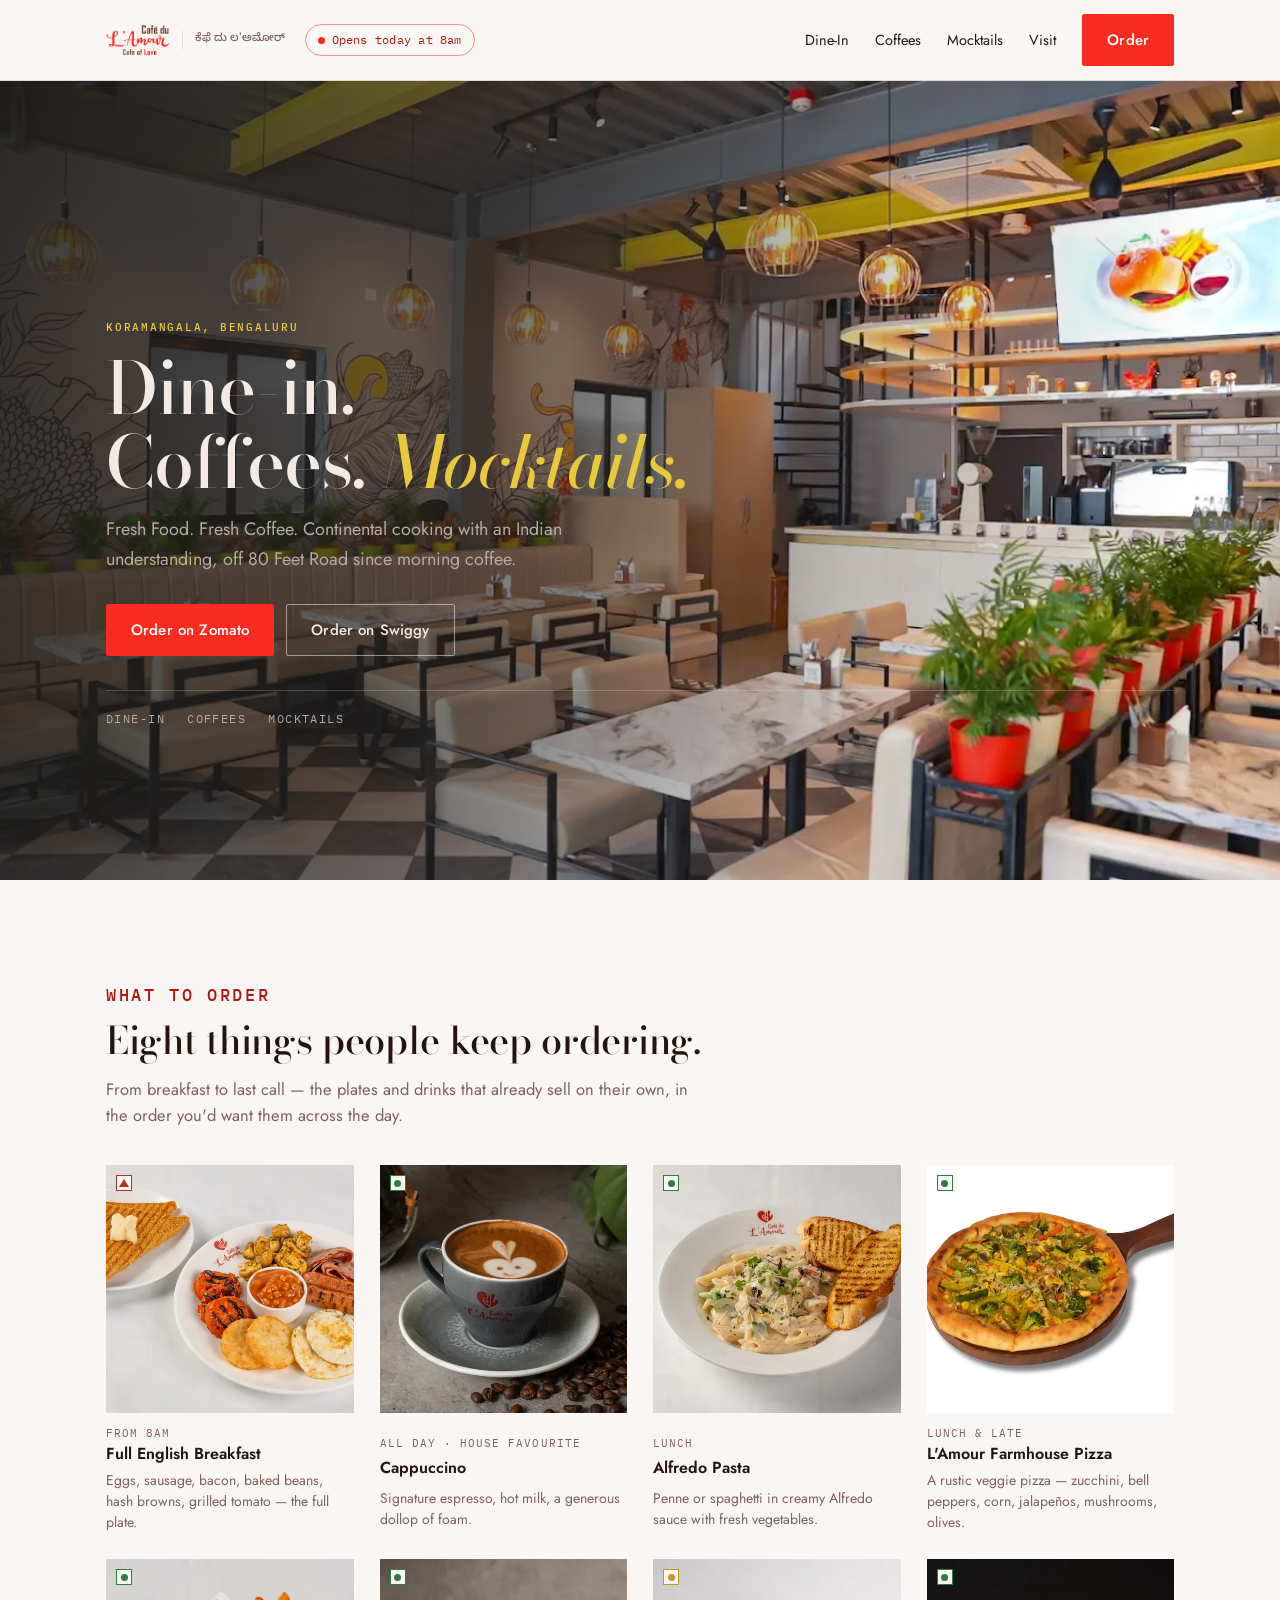
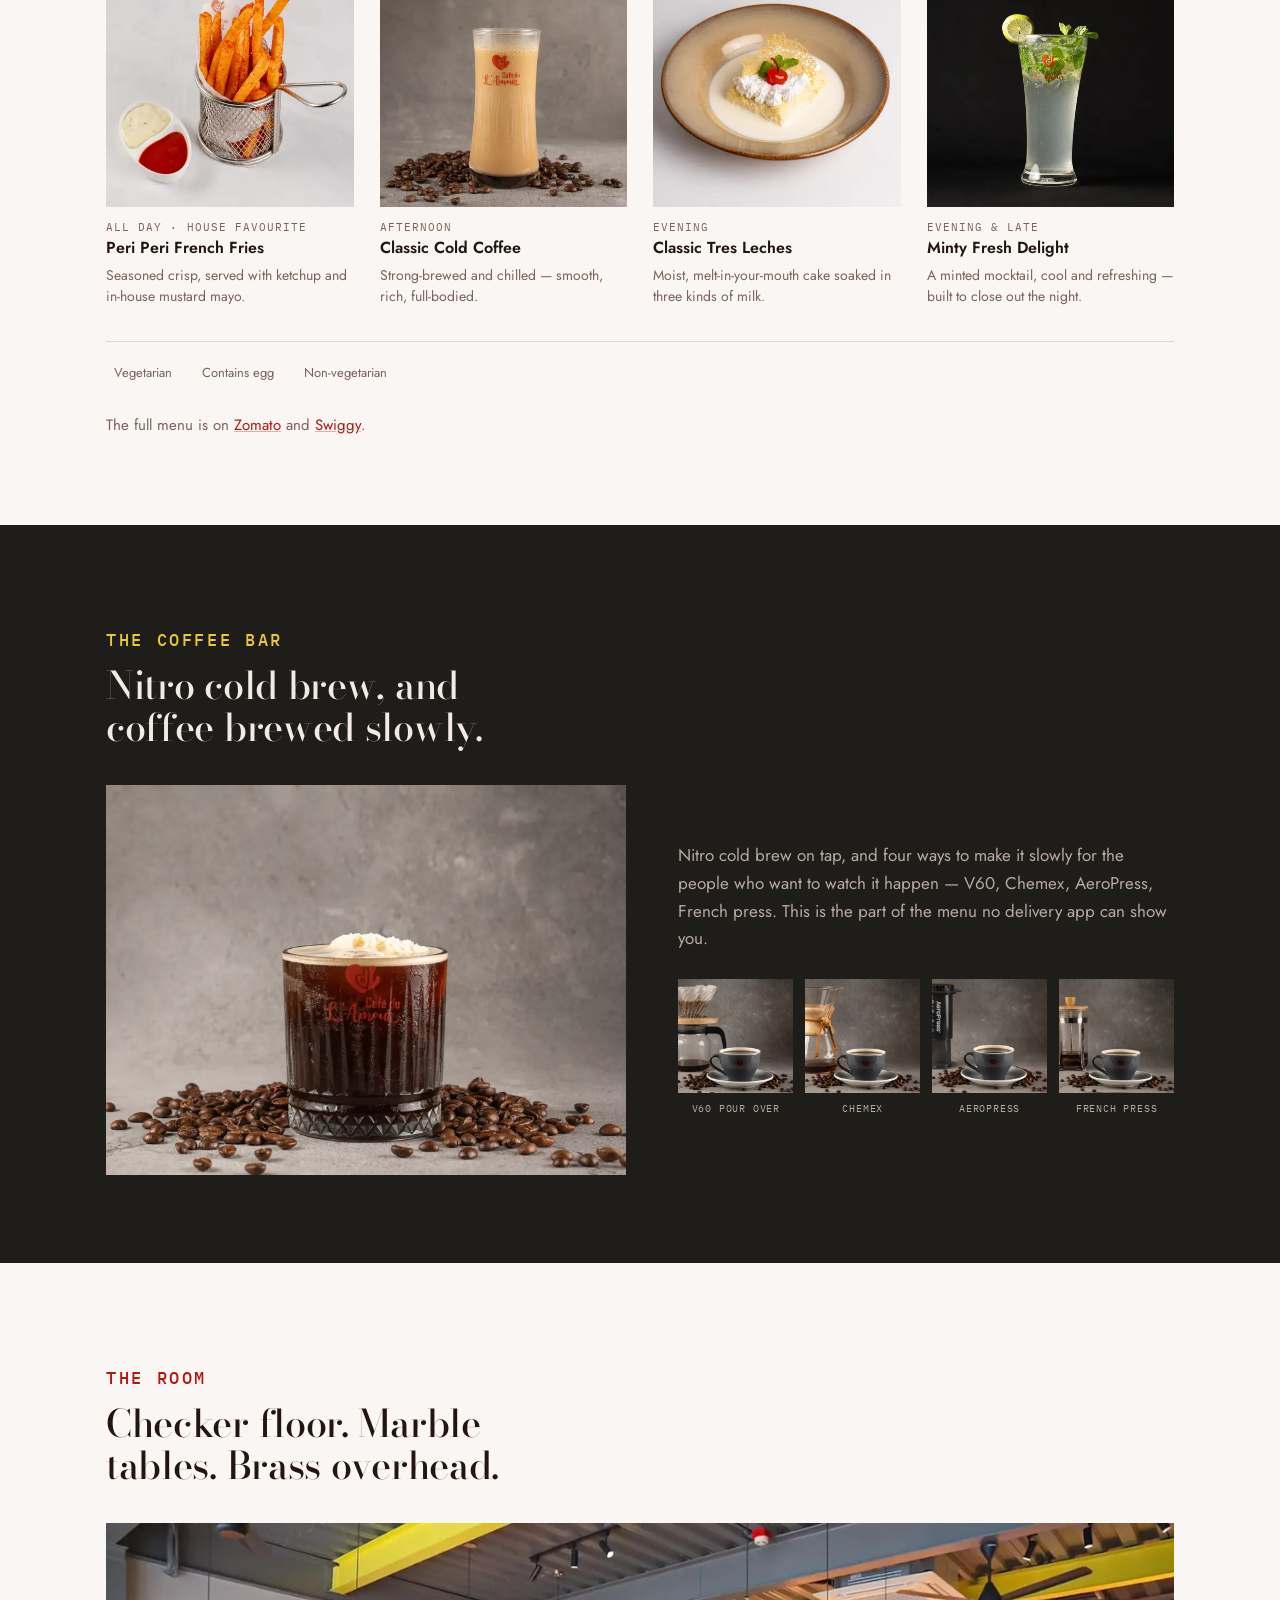
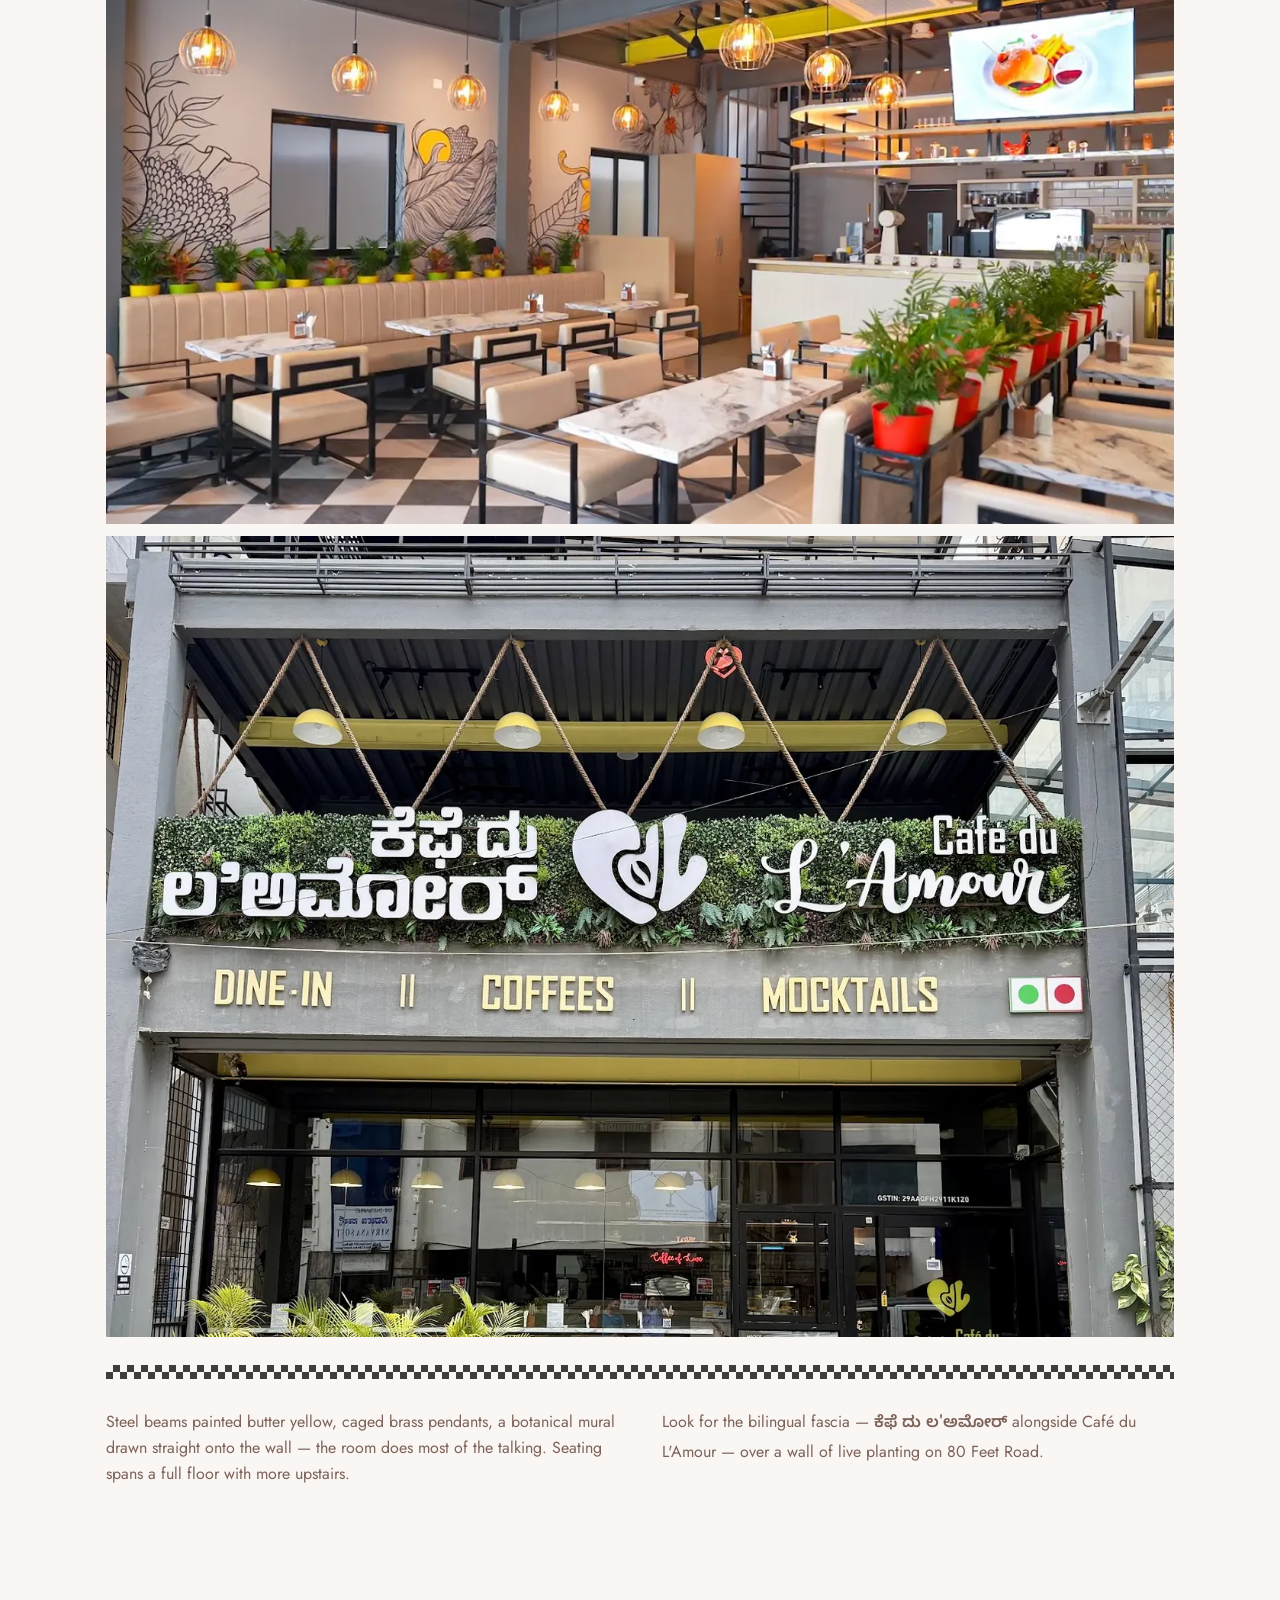
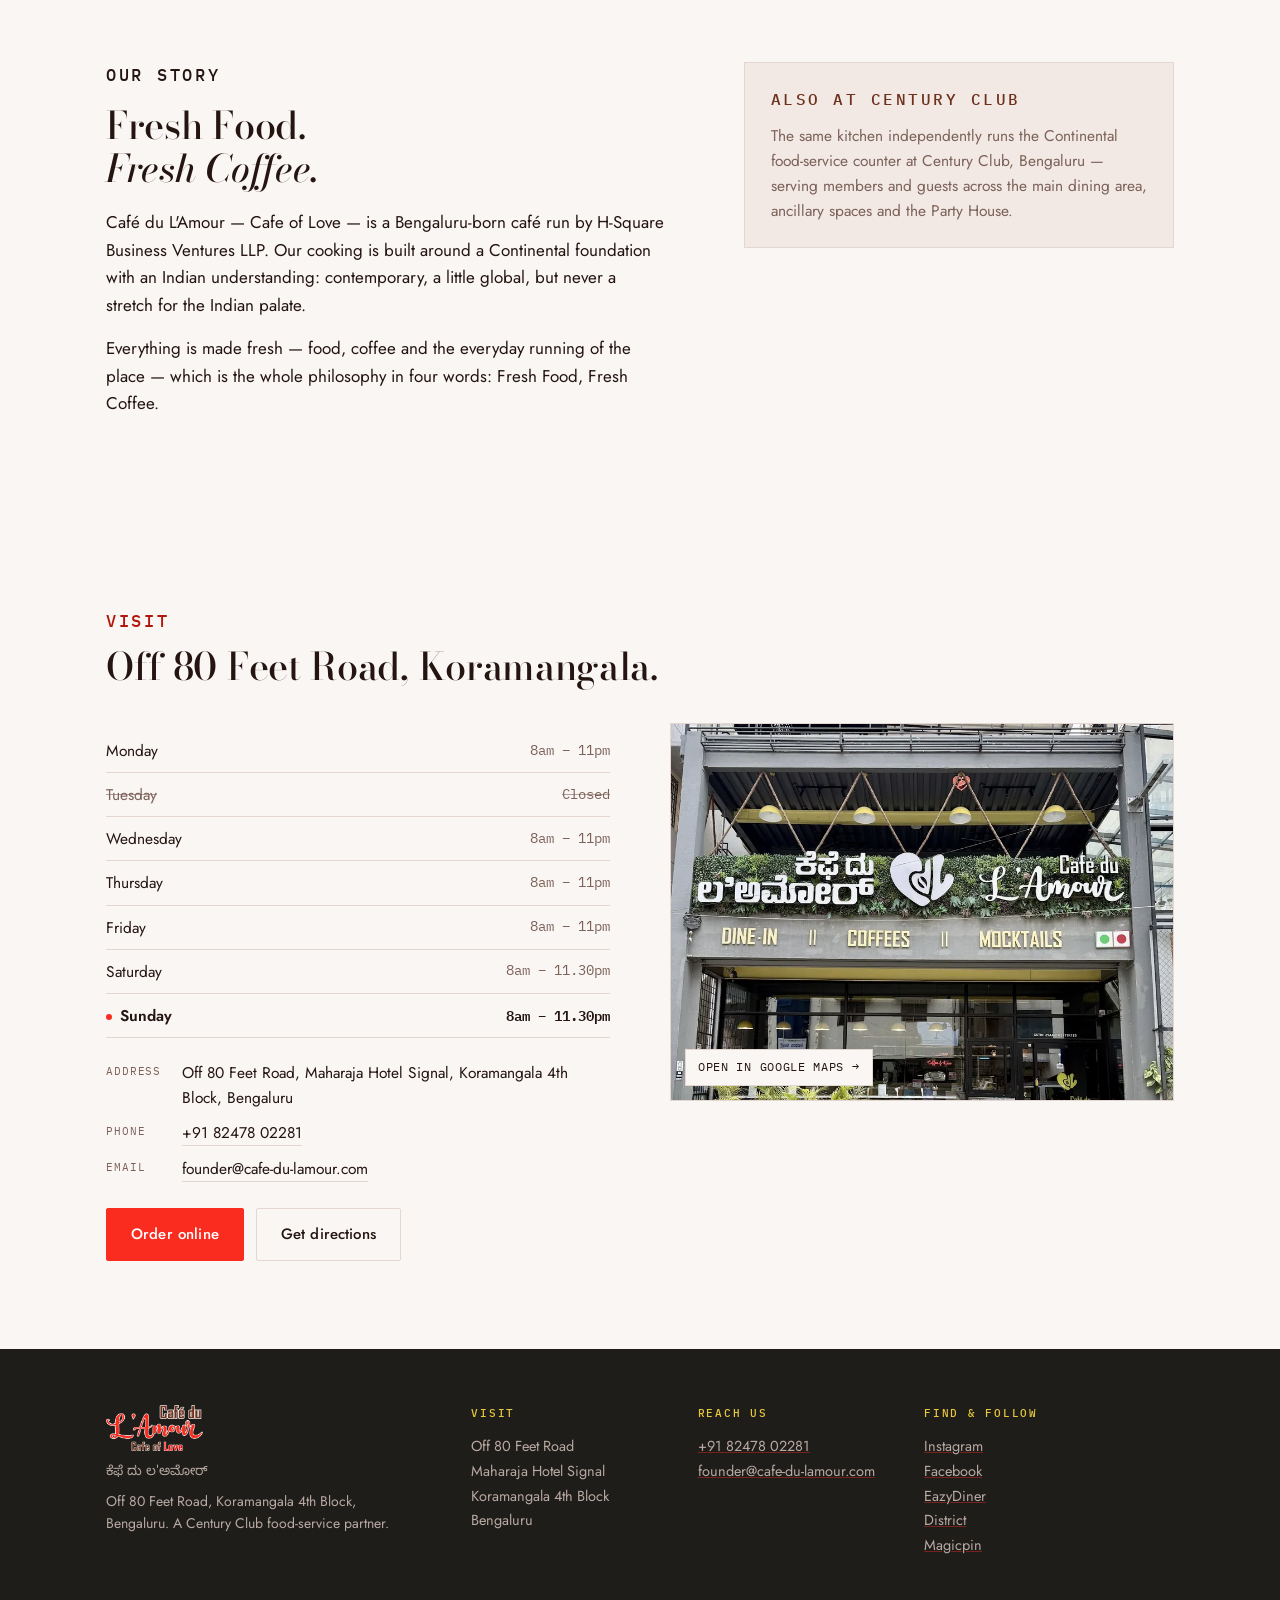
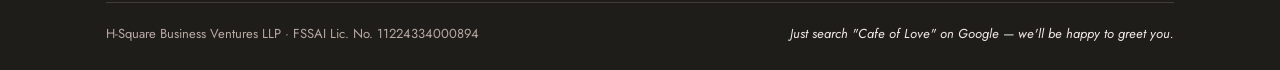
==== index.html @ ee7ad100 "Fix weekend hours: Saturday & Sunday, not Friday & Saturday Confirmed with the client. Friday revert" ====
<!doctype html>
<html lang="en">
<head>
<meta charset="utf-8">
<meta name="viewport" content="width=device-width, initial-scale=1">
<title>Café du L'Amour — Koramangala</title>
<meta name="description" content="Café du L'Amour — Cafe of Love. Dine-in, coffees and mocktails off 80 Feet Road, Koramangala 4th Block, Bengaluru. Open 8am–11pm, weekends till 11.30pm, closed Tuesdays.">

<link rel="icon" href="img/favicon.ico" sizes="any">
<link rel="apple-touch-icon" href="img/apple-touch-icon.png">
<link rel="canonical" href="https://cafe-du-lamour.com/">

<meta property="og:type" content="restaurant.menu">
<meta property="og:site_name" content="Café du L'Amour">
<meta property="og:title" content="Café du L'Amour — Cafe of Love">
<meta property="og:description" content="Dine-in, coffees and mocktails off 80 Feet Road, Koramangala 4th Block, Bengaluru.">
<meta property="og:image" content="https://cafe-du-lamour.com/img/og-logo.jpg">
<meta property="og:url" content="https://cafe-du-lamour.com/">
<meta name="twitter:card" content="summary_large_image">

<link rel="preconnect" href="https://fonts.googleapis.com">
<link rel="preconnect" href="https://fonts.gstatic.com" crossorigin>
<link rel="stylesheet" href="https://fonts.googleapis.com/css2?family=Bodoni+Moda:ital,opsz,wght@0,6..96,400;0,6..96,500;0,6..96,700;1,6..96,400&family=IBM+Plex+Mono:wght@400;500&family=Jost:ital,wght@0,300;0,400;0,500;0,600;1,400&family=Noto+Sans+Kannada:wght@500;600&display=swap">
<link rel="stylesheet" href="css/style.css">

<script type="application/ld+json">
{
  "@context": "https://schema.org",
  "@type": "CafeOrCoffeeShop",
  "name": "Café du L'Amour",
  "alternateName": "Cafe du L'Amour Koramangala",
  "image": "https://cafe-du-lamour.com/img/hero-interior-1800.jpg",
  "url": "https://cafe-du-lamour.com/",
  "telephone": "+91-8247802281",
  "email": "founder@cafe-du-lamour.com",
  "servesCuisine": ["Continental", "Café", "Indian Fusion"],
  "priceRange": "₹₹",
  "address": {
    "@type": "PostalAddress",
    "streetAddress": "Off 80 Feet Road, Maharaja Hotel Signal, Koramangala 4th Block",
    "addressLocality": "Bengaluru",
    "addressRegion": "Karnataka",
    "addressCountry": "IN"
  },
  "openingHoursSpecification": [
    { "@type": "OpeningHoursSpecification", "dayOfWeek": ["Monday","Wednesday","Thursday","Friday"], "opens": "08:00", "closes": "23:00" },
    { "@type": "OpeningHoursSpecification", "dayOfWeek": ["Saturday","Sunday"], "opens": "08:00", "closes": "23:30" }
  ],
  "sameAs": [
    "https://www.instagram.com/cafe.du.lamour/",
    "https://www.facebook.com/p/Cafedulamour-61563101674872/",
    "https://www.zomato.com/bangalore/cafe-du-lamour-1-koramangala-4th-block-bangalore/order",
    "https://www.swiggy.com/city/bangalore/cafe-du-lamour-koramangala-rest927690",
    "https://www.eazydiner.com/bengaluru/cafe-du-lamour-cafe-of-love-koramangala-4th-block-south-bengaluru-699272",
    "https://www.district.in/dining/bangalore/cafe-du-lamour-1-koramangala-4th-block-bangalore",
    "https://magicpin.in/Bangalore/Koramangala/Restaurant/Cafe-Du-Lamour/store/16c508b"
  ]
}
</script>

</head>
<body>

<a class="sr-only" href="#main">Skip to content</a>

<!-- ============ MASTHEAD ============ -->
<header class="masthead">
  <div class="bar">
    <a class="brand" href="#top">
      <img class="wordmark" src="img/wordmark-640.png" srcset="img/wordmark-320.png 320w, img/wordmark-640.png 640w" alt="Café du L'Amour — Cafe of Love" width="640" height="302">
      <span class="kn">ಕೆಫೆ ದು ಲ'ಅಮೋರ್</span>
    </a>

    <span class="status-pill" data-status-pill>
      <span class="dot" aria-hidden="true"></span>
      <span data-status-text>Checking hours…</span>
    </span>

    <nav aria-label="Primary">
      <a href="#best-sellers">Dine-In</a>
      <a href="#coffee">Coffees</a>
      <a href="#best-sellers">Mocktails</a>
      <a href="#visit">Visit</a>
    </nav>

    <a class="btn btn-solid order-btn" href="#" data-order-open>Order</a>

    <button class="nav-toggle" data-nav-toggle aria-expanded="false" aria-controls="mobile-menu" aria-label="Open menu">
      <span></span>
    </button>
  </div>
  <div class="mobile-menu" id="mobile-menu" data-mobile-menu>
    <a href="#best-sellers">Dine-In</a>
    <a href="#coffee">Coffees</a>
    <a href="#best-sellers">Mocktails</a>
    <a href="#visit">Visit</a>
  </div>
</header>

<!-- order sheet -->
<div class="order-sheet" data-order-sheet role="dialog" aria-modal="true" aria-labelledby="order-title">
  <div class="order-card">
    <div class="row"><button class="close" data-order-close aria-label="Close">&times;</button></div>
    <h3 id="order-title">Order from Café du L'Amour</h3>
    <p style="color:var(--muted);font-size:14.5px">You'll leave this page — ordering is handled by our delivery partners.</p>
    <div class="order-links">
      <a href="https://www.zomato.com/bangalore/cafe-du-lamour-1-koramangala-4th-block-bangalore/order" target="_blank" rel="noopener">Order on Zomato <span class="arrow">→</span></a>
      <a href="https://www.swiggy.com/city/bangalore/cafe-du-lamour-koramangala-rest927690" target="_blank" rel="noopener">Order on Swiggy <span class="arrow">→</span></a>
    </div>
  </div>
</div>

<main id="main">

  <!-- ============ HERO ============ -->
  <div id="top"></div>
  <section class="hero" data-hero>
    <picture>
      <source type="image/webp" srcset="img/hero-interior-800.webp 800w, img/hero-interior-1200.webp 1200w, img/hero-interior-1800.webp 1800w" sizes="100vw">
      <img class="bg" src="img/hero-interior-1200.jpg" srcset="img/hero-interior-800.jpg 800w, img/hero-interior-1200.jpg 1200w, img/hero-interior-1800.jpg 1800w" sizes="100vw" alt="Inside Café du L'Amour: checkerboard floor, marble tables and caged brass pendant lights" width="1800" height="1012">
    </picture>
    <div class="scrim" aria-hidden="true"></div>
    <div class="inner">
      <p class="lab eyebrow">Koramangala, Bengaluru</p>
      <h1>Dine-in.<br>Coffees. <em>Mocktails.</em></h1>
      <p class="sub">Fresh Food. Fresh Coffee. Continental cooking with an Indian understanding, off 80 Feet Road since morning coffee.</p>
      <div class="ctas">
        <a class="btn btn-solid" href="https://www.zomato.com/bangalore/cafe-du-lamour-1-koramangala-4th-block-bangalore/order" target="_blank" rel="noopener">Order on Zomato</a>
        <a class="btn btn-outline" href="https://www.swiggy.com/city/bangalore/cafe-du-lamour-koramangala-rest927690" target="_blank" rel="noopener">Order on Swiggy</a>
      </div>
      <div class="fascia">
        <span>Dine-In</span><span>Coffees</span><span>Mocktails</span>
      </div>
    </div>
  </section>

  <!-- ============ BEST SELLERS ============ -->
  <section id="best-sellers">
    <div class="wrap">
      <div class="shead">
        <p class="lab">What to order</p>
        <h2>Eight things people keep ordering.</h2>
        <p>From breakfast to last call — the plates and drinks that already sell on their own, in the order you'd want them across the day.</p>
      </div>

      <div class="sellers">

        <article class="seller">
          <div class="frame">
            <picture>
              <source type="image/webp" srcset="img/bs-english-480.webp 480w, img/bs-english-800.webp 800w" sizes="(min-width:920px) 25vw, 50vw">
              <img src="img/bs-english-480.jpg" srcset="img/bs-english-480.jpg 480w, img/bs-english-800.jpg 800w" sizes="(min-width:920px) 25vw, 50vw" alt="Full English Breakfast — eggs, sausage, bacon, baked beans, hash browns, grilled tomato" loading="lazy" width="480" height="480">
            </picture>
            <span class="diet nonveg" title="Non-vegetarian" aria-label="Non-vegetarian"></span>
          </div>
          <div class="meta">
            <span class="when">From 8am</span>
            <b>Full English Breakfast</b>
            <span class="desc">Eggs, sausage, bacon, baked beans, hash browns, grilled tomato — the full plate.</span>
          </div>
        </article>

        <article class="seller">
          <div class="frame">
            <picture>
              <source type="image/webp" srcset="img/bs-cappuccino-480.webp 480w, img/bs-cappuccino-800.webp 800w" sizes="(min-width:920px) 25vw, 50vw">
              <img src="img/bs-cappuccino-480.jpg" srcset="img/bs-cappuccino-480.jpg 480w, img/bs-cappuccino-800.jpg 800w" sizes="(min-width:920px) 25vw, 50vw" alt="Cappuccino with latte art" loading="lazy" width="480" height="480">
            </picture>
            <span class="diet veg" title="Vegetarian" aria-label="Vegetarian"></span>
          </div>
          <div class="meta">
            <span class="when">All day · house favourite</span>
            <b>Cappuccino</b>
            <span class="desc">Signature espresso, hot milk, a generous dollop of foam.</span>
          </div>
        </article>

        <article class="seller">
          <div class="frame">
            <picture>
              <source type="image/webp" srcset="img/bs-alfredo-480.webp 480w, img/bs-alfredo-800.webp 800w" sizes="(min-width:920px) 25vw, 50vw">
              <img src="img/bs-alfredo-480.jpg" srcset="img/bs-alfredo-480.jpg 480w, img/bs-alfredo-800.jpg 800w" sizes="(min-width:920px) 25vw, 50vw" alt="Alfredo Pasta in creamy sauce with fresh vegetables" loading="lazy" width="480" height="480">
            </picture>
            <span class="diet veg" title="Vegetarian" aria-label="Vegetarian"></span>
          </div>
          <div class="meta">
            <span class="when">Lunch</span>
            <b>Alfredo Pasta</b>
            <span class="desc">Penne or spaghetti in creamy Alfredo sauce with fresh vegetables.</span>
          </div>
        </article>

        <article class="seller">
          <div class="frame">
            <picture>
              <source type="image/webp" srcset="img/bs-farmhouse-480.webp 480w, img/bs-farmhouse-800.webp 800w" sizes="(min-width:920px) 25vw, 50vw">
              <img src="img/bs-farmhouse-480.jpg" srcset="img/bs-farmhouse-480.jpg 480w, img/bs-farmhouse-800.jpg 800w" sizes="(min-width:920px) 25vw, 50vw" alt="L'Amour Farmhouse Pizza with zucchini, peppers, corn and olives" loading="lazy" width="480" height="480">
            </picture>
            <span class="diet veg" title="Vegetarian" aria-label="Vegetarian"></span>
          </div>
          <div class="meta">
            <span class="when">Lunch &amp; late</span>
            <b>L'Amour Farmhouse Pizza</b>
            <span class="desc">A rustic veggie pizza — zucchini, bell peppers, corn, jalapeños, mushrooms, olives.</span>
          </div>
        </article>

        <article class="seller">
          <div class="frame">
            <picture>
              <source type="image/webp" srcset="img/bs-fries-480.webp 480w, img/bs-fries-800.webp 800w" sizes="(min-width:920px) 25vw, 50vw">
              <img src="img/bs-fries-480.jpg" srcset="img/bs-fries-480.jpg 480w, img/bs-fries-800.jpg 800w" sizes="(min-width:920px) 25vw, 50vw" alt="Peri Peri French Fries with ketchup and house mustard mayo" loading="lazy" width="480" height="480">
            </picture>
            <span class="diet veg" title="Vegetarian" aria-label="Vegetarian"></span>
          </div>
          <div class="meta">
            <span class="when">All day · house favourite</span>
            <b>Peri Peri French Fries</b>
            <span class="desc">Seasoned crisp, served with ketchup and in-house mustard mayo.</span>
          </div>
        </article>

        <article class="seller">
          <div class="frame">
            <picture>
              <source type="image/webp" srcset="img/bs-coldcoffee-480.webp 480w, img/bs-coldcoffee-800.webp 800w" sizes="(min-width:920px) 25vw, 50vw">
              <img src="img/bs-coldcoffee-480.jpg" srcset="img/bs-coldcoffee-480.jpg 480w, img/bs-coldcoffee-800.jpg 800w" sizes="(min-width:920px) 25vw, 50vw" alt="Classic Cold Coffee" loading="lazy" width="480" height="480">
            </picture>
            <span class="diet veg" title="Vegetarian" aria-label="Vegetarian"></span>
          </div>
          <div class="meta">
            <span class="when">Afternoon</span>
            <b>Classic Cold Coffee</b>
            <span class="desc">Strong-brewed and chilled — smooth, rich, full-bodied.</span>
          </div>
        </article>

        <article class="seller">
          <div class="frame">
            <picture>
              <source type="image/webp" srcset="img/bs-tresleches-480.webp 480w, img/bs-tresleches-800.webp 800w" sizes="(min-width:920px) 25vw, 50vw">
              <img src="img/bs-tresleches-480.jpg" srcset="img/bs-tresleches-480.jpg 480w, img/bs-tresleches-800.jpg 800w" sizes="(min-width:920px) 25vw, 50vw" alt="Classic Tres Leches cake" loading="lazy" width="480" height="480">
            </picture>
            <span class="diet egg" title="Contains egg" aria-label="Contains egg"></span>
          </div>
          <div class="meta">
            <span class="when">Evening</span>
            <b>Classic Tres Leches</b>
            <span class="desc">Moist, melt-in-your-mouth cake soaked in three kinds of milk.</span>
          </div>
        </article>

        <article class="seller">
          <div class="frame">
            <picture>
              <source type="image/webp" srcset="img/bs-mintyfresh-480.webp 480w, img/bs-mintyfresh-800.webp 800w" sizes="(min-width:920px) 25vw, 50vw">
              <img src="img/bs-mintyfresh-480.jpg" srcset="img/bs-mintyfresh-480.jpg 480w, img/bs-mintyfresh-800.jpg 800w" sizes="(min-width:920px) 25vw, 50vw" alt="Minty Fresh Delight — a minted mocktail" loading="lazy" width="480" height="480">
            </picture>
            <span class="diet veg" title="Vegetarian" aria-label="Vegetarian"></span>
          </div>
          <div class="meta">
            <span class="when">Evening &amp; late</span>
            <b>Minty Fresh Delight</b>
            <span class="desc">A minted mocktail, cool and refreshing — built to close out the night.</span>
          </div>
        </article>

      </div>

      <div class="diet-key">
        <span class="item"><span class="diet veg" style="position:static"></span> Vegetarian</span>
        <span class="item"><span class="diet egg" style="position:static"></span> Contains egg</span>
        <span class="item"><span class="diet nonveg" style="position:static"></span> Non-vegetarian</span>
      </div>

      <p class="menu-note">The full menu is on <a href="https://www.zomato.com/bangalore/cafe-du-lamour-1-koramangala-4th-block-bangalore/order" target="_blank" rel="noopener">Zomato</a> and <a href="https://www.swiggy.com/city/bangalore/cafe-du-lamour-koramangala-rest927690" target="_blank" rel="noopener">Swiggy</a>.</p>
    </div>
  </section>

  <!-- ============ COFFEE BAR ============ -->
  <section id="coffee" class="dark">
    <div class="wrap">
      <div class="shead">
        <p class="lab">The coffee bar</p>
        <h2>Nitro cold brew, and coffee brewed slowly.</h2>
      </div>

      <div class="coffeebar-grid">
        <div class="photo">
          <picture>
            <source type="image/webp" srcset="img/coffee-nitro-600.webp 600w, img/coffee-nitro-900.webp 900w" sizes="(min-width:860px) 50vw, 100vw">
            <img src="img/coffee-nitro-600.jpg" srcset="img/coffee-nitro-600.jpg 600w, img/coffee-nitro-900.jpg 900w" sizes="(min-width:860px) 50vw, 100vw" alt="Nitro Cold Brew Float, coffee beans scattered around the glass" loading="lazy" width="900" height="675">
          </picture>
        </div>
        <div>
          <p>Nitro cold brew on tap, and four ways to make it slowly for the people who want to watch it happen — V60, Chemex, AeroPress, French press. This is the part of the menu no delivery app can show you.</p>
          <div class="brew-methods">
            <figure>
              <div class="frame"><img src="img/brew-v60-360.jpg" srcset="img/brew-v60-220.webp 220w, img/brew-v60-360.webp 360w" alt="V60 pour-over brewing" loading="lazy" width="360" height="360"></div>
              <figcaption>V60 Pour Over</figcaption>
            </figure>
            <figure>
              <div class="frame"><img src="img/brew-chemex-360.jpg" srcset="img/brew-chemex-220.webp 220w, img/brew-chemex-360.webp 360w" alt="Chemex brewing" loading="lazy" width="360" height="360"></div>
              <figcaption>Chemex</figcaption>
            </figure>
            <figure>
              <div class="frame"><img src="img/brew-aeropress-360.jpg" srcset="img/brew-aeropress-220.webp 220w, img/brew-aeropress-360.webp 360w" alt="AeroPress brewing" loading="lazy" width="360" height="360"></div>
              <figcaption>AeroPress</figcaption>
            </figure>
            <figure>
              <div class="frame"><img src="img/brew-frenchpress-360.jpg" srcset="img/brew-frenchpress-220.webp 220w, img/brew-frenchpress-360.webp 360w" alt="French press brewing" loading="lazy" width="360" height="360"></div>
              <figcaption>French Press</figcaption>
            </figure>
          </div>
        </div>
      </div>
    </div>
  </section>

  <!-- ============ THE ROOM ============ -->
  <section id="room">
    <div class="wrap">
      <div class="shead">
        <p class="lab">The room</p>
        <h2>Checker floor. Marble tables. Brass overhead.</h2>
      </div>

      <div class="room-gallery">
        <div class="wide">
          <picture>
            <source type="image/webp" srcset="img/room-interior-wide-800.webp 800w, img/room-interior-wide-1200.webp 1200w" sizes="100vw">
            <img src="img/room-interior-wide-800.jpg" srcset="img/room-interior-wide-800.jpg 800w, img/room-interior-wide-1200.jpg 1200w" sizes="100vw" alt="The dining room: checkerboard floor, marble tables, tan banquettes, brass pendant lights and a botanical wall mural" loading="lazy" width="1200" height="675">
          </picture>
        </div>
        <div class="single">
          <picture>
            <source type="image/webp" srcset="img/room-exterior-900.webp 900w, img/room-exterior-1400.webp 1400w" sizes="100vw">
            <img src="img/room-exterior-900.jpg" srcset="img/room-exterior-900.jpg 900w, img/room-exterior-1400.jpg 1400w" sizes="100vw" alt="Café frontage with bilingual signage, the gold heart sculpture and a living green wall" loading="lazy" width="1400" height="1050">
          </picture>
        </div>
      </div>
      <div class="check-strip" aria-hidden="true"></div>

      <div class="room-copy">
        <p>Steel beams painted butter yellow, caged brass pendants, a botanical mural drawn straight onto the wall — the room does most of the talking. Seating spans a full floor with more upstairs.</p>
        <p>Look for the bilingual fascia — <span class="knd">ಕೆಫೆ ದು ಲ'ಅಮೋರ್</span> alongside Café du L'Amour — over a wall of live planting on 80 Feet Road.</p>
      </div>
    </div>
  </section>

  <!-- ============ STORY ============ -->
  <section id="story">
    <div class="wrap">
      <div class="story">
        <div>
          <p class="lab" style="margin-bottom:14px">Our story</p>
          <h2 style="margin-bottom:20px">Fresh Food.<br><em>Fresh Coffee.</em></h2>
          <p>Café du L'Amour — Cafe of Love — is a Bengaluru-born café run by H-Square Business Ventures LLP. Our cooking is built around a Continental foundation with an Indian understanding: contemporary, a little global, but never a stretch for the Indian palate.</p>
          <p>Everything is made fresh — food, coffee and the everyday running of the place — which is the whole philosophy in four words: Fresh Food, Fresh Coffee.</p>
        </div>
        <div class="club-aside">
          <p class="lab">Also at Century Club</p>
          <p>The same kitchen independently runs the Continental food-service counter at Century Club, Bengaluru — serving members and guests across the main dining area, ancillary spaces and the Party House.</p>
        </div>
      </div>
    </div>
  </section>

  <!-- ============ VISIT ============ -->
  <section id="visit">
    <div class="wrap">
      <div class="shead">
        <p class="lab">Visit</p>
        <h2>Off 80 Feet Road, Koramangala.</h2>
      </div>

      <div class="visit-grid">
        <div>
          <table class="hours">
            <tbody>
              <tr data-day="1"><td>Monday</td><td>8am – 11pm</td></tr>
              <tr data-day="2" class="closed"><td>Tuesday</td><td>Closed</td></tr>
              <tr data-day="3"><td>Wednesday</td><td>8am – 11pm</td></tr>
              <tr data-day="4"><td>Thursday</td><td>8am – 11pm</td></tr>
              <tr data-day="5"><td>Friday</td><td>8am – 11pm</td></tr>
              <tr data-day="6"><td>Saturday</td><td>8am – 11.30pm</td></tr>
              <tr data-day="0"><td>Sunday</td><td>8am – 11.30pm</td></tr>
            </tbody>
          </table>

          <div class="contact-list">
            <div class="row"><span class="lk">Address</span><span>Off 80 Feet Road, Maharaja Hotel Signal, Koramangala 4th Block, Bengaluru</span></div>
            <div class="row"><span class="lk">Phone</span><a href="tel:+918247802281">+91 82478 02281</a></div>
            <div class="row"><span class="lk">Email</span><a href="mailto:founder@cafe-du-lamour.com">founder@cafe-du-lamour.com</a></div>
          </div>

          <div class="visit-ctas">
            <a class="btn btn-solid" href="#" data-order-open>Order online</a>
            <a class="btn btn-ghost" href="https://www.google.com/maps/search/?api=1&query=Cafe+du+L%27Amour+Koramangala+4th+Block+Bengaluru" target="_blank" rel="noopener">Get directions</a>
          </div>
        </div>

        <a class="map-link" href="https://www.google.com/maps/search/?api=1&query=Cafe+du+L%27Amour+Koramangala+4th+Block+Bengaluru" target="_blank" rel="noopener">
          <picture>
            <source type="image/webp" srcset="img/room-exterior-900.webp">
            <img src="img/room-exterior-900.jpg" alt="Café du L'Amour frontage — tap to open Google Maps" loading="lazy" width="900" height="675">
          </picture>
          <span class="tag">Open in Google Maps →</span>
        </a>
      </div>
    </div>
  </section>

</main>

<!-- ============ FOOTER ============ -->
<footer>
  <div class="wrap">
    <div class="foot-grid">
      <div class="foot-brand">
        <img class="wordmark" src="img/wordmark-640.png" srcset="img/wordmark-320.png 320w, img/wordmark-640.png 640w" alt="Café du L'Amour — Cafe of Love" width="640" height="302">
        <div>
          <div class="kn">ಕೆಫೆ ದು ಲ'ಅಮೋರ್</div>
          <p class="tag">Off 80 Feet Road, Koramangala 4th Block, Bengaluru. A Century Club food-service partner.</p>
        </div>
      </div>
      <div class="foot-col">
        <p class="lab">Visit</p>
        <div>
          Off 80 Feet Road<br>Maharaja Hotel Signal<br>Koramangala 4th Block<br>Bengaluru
        </div>
      </div>
      <div class="foot-col">
        <p class="lab">Reach us</p>
        <div>
          <a href="tel:+918247802281">+91 82478 02281</a><br>
          <a href="mailto:founder@cafe-du-lamour.com">founder@cafe-du-lamour.com</a>
        </div>
      </div>
      <div class="foot-col">
        <p class="lab">Find &amp; follow</p>
        <div>
          <a href="https://www.instagram.com/cafe.du.lamour/" target="_blank" rel="noopener">Instagram</a><br>
          <a href="https://www.facebook.com/p/Cafedulamour-61563101674872/" target="_blank" rel="noopener">Facebook</a><br>
          <a href="https://www.eazydiner.com/bengaluru/cafe-du-lamour-cafe-of-love-koramangala-4th-block-south-bengaluru-699272" target="_blank" rel="noopener">EazyDiner</a><br>
          <a href="https://www.district.in/dining/bangalore/cafe-du-lamour-1-koramangala-4th-block-bangalore" target="_blank" rel="noopener">District</a><br>
          <a href="https://magicpin.in/Bangalore/Koramangala/Restaurant/Cafe-Du-Lamour/store/16c508b" target="_blank" rel="noopener">Magicpin</a>
        </div>
      </div>
    </div>
    <div class="foot-bottom">
      <span>H-Square Business Ventures LLP · FSSAI Lic. No. 11224334000894</span>
      <span><em>Just search "Cafe of Love" on Google — we'll be happy to greet you.</em></span>
    </div>
  </div>
</footer>

<!-- ============ MOBILE ORDER BAR ============ -->
<div class="mobile-orderbar" data-mobile-orderbar>
  <a class="btn btn-solid" href="https://www.zomato.com/bangalore/cafe-du-lamour-1-koramangala-4th-block-bangalore/order" target="_blank" rel="noopener">Zomato</a>
  <a class="btn btn-ghost" href="https://www.swiggy.com/city/bangalore/cafe-du-lamour-koramangala-rest927690" target="_blank" rel="noopener">Swiggy</a>
</div>

<script src="js/main.js"></script>
</body>
</html>
---- css/style.css ----
/* Café du L'Amour — site stylesheet
   Palette sampled from the Koramangala café itself (steel, beam, marble,
   banquette leather, planter) rather than invented. See README for source. */

:root{
  --paper:#FAF6F4;
  --paper-2:#F2E9E5;
  --marbre:#EFE9E5;
  --ink:#241511;
  --charbon:#1F1D1A;
  --charbon-2:#141312;
  --espresso:#6D311E;
  --rouge:#FA2C20;
  --rouge-ink:#B3160C;
  --beurre:#E8C93C;
  --cuir:#B08A70;
  --rule:#E4D7D1;
  --muted:#7C6259;
  --on-dark:#F3EAE6;
  --on-dark-muted:#B8A9A2;
}

*,*::before,*::after{box-sizing:border-box}
html{scroll-behavior:smooth}
@media (prefers-reduced-motion:reduce){html{scroll-behavior:auto}}

html,body{overflow-x:hidden}
body{
  margin:0;
  background:var(--paper);
  color:var(--ink);
  font-family:"Jost","Avenir Next",Helvetica,Arial,sans-serif;
  font-weight:400;
  font-size:17px;
  line-height:1.62;
  -webkit-font-smoothing:antialiased;
}

img{max-width:100%;display:block}
.wrap{max-width:1180px;margin:0 auto;padding:0 clamp(20px,5vw,56px)}

h1,h2,h3{font-family:"Bodoni Moda","Didot","Times New Roman",serif;margin:0;text-wrap:balance}
h1{font-size:clamp(40px,6.4vw,72px);line-height:1.03;font-weight:500;letter-spacing:-.015em}
h2{font-size:clamp(28px,3.6vw,38px);line-height:1.12;font-weight:500;letter-spacing:-.008em}
h3{font-size:19px;line-height:1.3;font-weight:600;margin:0}
p{margin:0}
em{font-style:italic}
.knd{font-family:"Noto Sans Kannada",sans-serif;font-weight:600}
.lab{font-family:"IBM Plex Mono",ui-monospace,monospace;font-size:11px;letter-spacing:.16em;text-transform:uppercase;color:var(--muted);font-weight:500}
.mono{font-family:"IBM Plex Mono",ui-monospace,monospace;font-variant-numeric:tabular-nums}
.sr-only{position:absolute;width:1px;height:1px;padding:0;margin:-1px;overflow:hidden;clip:rect(0,0,0,0);white-space:nowrap;border:0}

a{color:var(--rouge-ink);text-decoration-color:color-mix(in srgb,var(--rouge) 40%,transparent)}
a:focus-visible,button:focus-visible{outline:2px solid var(--rouge);outline-offset:3px;border-radius:2px}

/* ---------- buttons ---------- */
.btn{
  display:inline-flex;align-items:center;justify-content:center;gap:8px;
  font-family:"Jost",sans-serif;font-weight:500;font-size:15px;letter-spacing:.01em;
  padding:13px 24px;border-radius:2px;text-decoration:none;cursor:pointer;
  border:1px solid transparent;transition:transform .15s ease, background .15s ease;
  white-space:nowrap;
}
.btn:hover{transform:translateY(-1px)}
.btn-solid{background:var(--rouge);color:#fff;border-color:var(--rouge)}
.btn-solid:hover{background:var(--rouge-ink)}
@media(max-width:400px){.masthead .order-btn{padding:11px 15px;font-size:14px}}
.btn-outline{background:transparent;color:var(--on-dark);border-color:color-mix(in srgb, var(--on-dark) 55%, transparent)}
.btn-outline:hover{background:color-mix(in srgb, var(--on-dark) 12%, transparent)}
.btn-ghost{background:transparent;color:var(--ink);border-color:var(--rule)}
.btn-ghost:hover{border-color:var(--espresso);color:var(--espresso)}

/* ================= MASTHEAD ================= */
.masthead{
  position:sticky;top:0;z-index:40;
  background:color-mix(in srgb, var(--paper) 92%, transparent);
  backdrop-filter:blur(8px);
  border-bottom:1px solid var(--rule);
}
.masthead .bar{display:flex;align-items:center;gap:20px;padding:14px clamp(20px,5vw,56px);max-width:1180px;margin:0 auto}
@media(max-width:560px){.masthead .bar{gap:10px}}
.brand{display:flex;align-items:center;gap:12px;text-decoration:none;color:inherit;min-width:0;flex-shrink:1}
.brand img.wordmark{height:30px;width:auto;flex:none}
.brand .kn{font-family:"Noto Sans Kannada",sans-serif;font-size:11px;color:var(--muted);font-weight:500;white-space:nowrap;border-left:1px solid var(--rule);padding-left:12px}
@media(max-width:520px){.brand .kn{display:none}}
@media(max-width:400px){.brand img.wordmark{height:25px}}

.status-pill{
  display:inline-flex;align-items:center;gap:7px;flex:none;
  font-family:"IBM Plex Mono",monospace;font-size:11.5px;letter-spacing:.02em;
  padding:6px 12px;border:1px solid var(--rule);border-radius:999px;color:var(--muted);
  white-space:nowrap;
}
@media(max-width:640px){.status-pill{display:none}}
.status-pill .dot{width:7px;height:7px;border-radius:50%;background:#8a9a8a;flex:none}
.status-pill.open .dot{background:#3f8f56}
.status-pill.closed .dot{background:var(--rouge)}
.status-pill.open{color:#2c5f3c;border-color:#c7dccb}
.status-pill.closed{color:var(--rouge-ink);border-color:color-mix(in srgb, var(--rouge) 40%, var(--rule))}

.masthead nav{display:none;gap:26px;margin-left:auto;margin-right:6px}
.masthead nav a{font-size:14.5px;color:var(--ink);text-decoration:none;border-bottom:1px solid transparent}
.masthead nav a:hover{border-bottom-color:var(--rouge)}
@media(min-width:920px){.masthead nav{display:flex}}

.masthead .order-btn{margin-left:auto}
@media(min-width:920px){.masthead .order-btn{margin-left:0}}

.nav-toggle{
  margin-left:auto;background:none;border:1px solid var(--rule);border-radius:2px;
  width:38px;height:38px;flex:none;display:grid;place-items:center;cursor:pointer;
}
@media(min-width:920px){.nav-toggle{display:none}.masthead .order-btn{margin-left:0}}
.nav-toggle span,.nav-toggle span::before,.nav-toggle span::after{
  content:"";display:block;width:16px;height:1.5px;background:var(--ink);position:relative;
}
.nav-toggle span::before{position:absolute;top:-5px}
.nav-toggle span::after{position:absolute;top:5px}

.mobile-menu{
  display:none;flex-direction:column;gap:2px;padding:6px clamp(20px,5vw,56px) 16px;
  border-bottom:1px solid var(--rule);background:var(--paper);
}
.mobile-menu.open{display:flex}
.mobile-menu a{padding:11px 0;color:var(--ink);text-decoration:none;font-size:15.5px;border-bottom:1px solid var(--rule)}
.mobile-menu a:last-child{border-bottom:0}
@media(min-width:920px){.mobile-menu{display:none !important}}

/* order sheet */
.order-sheet{
  position:fixed;inset:0;z-index:60;display:none;
  background:color-mix(in srgb, var(--charbon) 55%, transparent);
  align-items:flex-end;justify-content:center;
}
@media(min-width:640px){.order-sheet{align-items:center}}
.order-sheet.open{display:flex}
.order-card{
  background:var(--paper);width:100%;max-width:420px;border-radius:4px 4px 0 0;
  padding:26px 26px 30px;display:grid;gap:14px;
}
@media(min-width:640px){.order-card{border-radius:4px}}
.order-card h3{font-family:"Bodoni Moda",serif;font-size:22px;font-weight:500}
.order-card .close{
  position:absolute;margin-left:auto;background:none;border:0;font-size:22px;line-height:1;
  color:var(--muted);cursor:pointer;padding:4px 8px;
}
.order-card .row{display:flex;justify-content:flex-end}
.order-links{display:grid;gap:10px}
.order-links a{
  display:flex;align-items:center;justify-content:space-between;
  border:1px solid var(--rule);padding:15px 18px;text-decoration:none;color:var(--ink);
  font-size:15.5px;font-weight:500;
}
.order-links a:hover{border-color:var(--rouge)}
.order-links a span.arrow{color:var(--muted);font-family:"IBM Plex Mono",monospace}

/* ================= HERO ================= */
.hero{position:relative;overflow:hidden}
.hero picture{position:absolute;inset:0;z-index:0}
.hero img.bg{width:100%;height:100%;object-fit:cover}
.hero .scrim{
  position:absolute;inset:0;z-index:1;
  background:linear-gradient(100deg, color-mix(in srgb, var(--charbon) 88%, transparent) 0%, color-mix(in srgb, var(--charbon) 62%, transparent) 38%, color-mix(in srgb, var(--charbon) 18%, transparent) 66%, transparent 88%);
}
.hero .inner{position:relative;z-index:2;padding:min(18vw,150px) clamp(20px,5vw,56px) 64px;max-width:1180px;margin:0 auto}
.hero .eyebrow{color:var(--beurre);margin-bottom:14px}
.hero h1{color:var(--on-dark)}
.hero h1 em{color:var(--beurre);font-style:italic}
.hero .sub{color:var(--on-dark-muted);font-size:18px;max-width:44ch;margin-top:16px}
.hero .ctas{display:flex;gap:12px;flex-wrap:wrap;margin-top:30px}
.hero .fascia{
  margin-top:34px;padding-top:18px;border-top:1px solid color-mix(in srgb, var(--on-dark) 22%, transparent);
  display:flex;gap:22px;flex-wrap:wrap;
}
.hero .fascia span{font-family:"IBM Plex Mono",monospace;font-size:12px;letter-spacing:.12em;text-transform:uppercase;color:var(--on-dark-muted)}

/* ================= SECTIONS ================= */
section{padding:88px 0}
section.tight{padding:64px 0}
.shead{margin-bottom:36px;max-width:62ch}
.shead .lab{color:var(--rouge-ink);margin-bottom:10px}
.shead p{color:var(--muted);margin-top:14px;font-size:16.5px;max-width:60ch}

.dark{background:var(--charbon);color:var(--on-dark)}
.dark .lab{color:var(--beurre)}
.dark h2{color:var(--on-dark)}
.dark p{color:var(--on-dark-muted)}
.dark .rule{border-color:color-mix(in srgb, var(--on-dark) 18%, transparent)}

/* ---------- best sellers ---------- */
.sellers{display:grid;grid-template-columns:repeat(4,1fr);gap:clamp(14px,2.4vw,26px)}
@media(max-width:920px){.sellers{grid-template-columns:repeat(2,1fr)}}
.seller{display:grid;gap:0}
.seller .frame{position:relative;aspect-ratio:1;overflow:hidden;background:var(--paper-2)}
.seller .frame img{width:100%;height:100%;object-fit:cover;transition:transform .5s ease}
.seller:hover .frame img{transform:scale(1.045)}
.seller .diet{
  position:absolute;top:10px;left:10px;width:16px;height:16px;
  border:1.5px solid;display:grid;place-items:center;background:var(--paper);
}
.seller .diet.veg{border-color:#2f7d3e}
.seller .diet.veg::after{content:"";width:7px;height:7px;border-radius:50%;background:#2f7d3e}
.seller .diet.nonveg{border-color:#a8341e}
.seller .diet.nonveg::after{content:"";width:0;height:0;border-left:5px solid transparent;border-right:5px solid transparent;border-bottom:8px solid #a8341e}
.seller .diet.egg{border-color:#c9971f}
.seller .diet.egg::after{content:"";width:7px;height:7px;border-radius:50%;background:#c9971f}
.seller .meta{padding-top:12px;display:grid;gap:2px}
.seller .meta b{font-size:16px;font-weight:600;line-height:1.3}
.seller .meta .when{font-family:"IBM Plex Mono",monospace;font-size:10.5px;letter-spacing:.1em;text-transform:uppercase;color:var(--muted)}
.seller .meta .desc{font-size:14px;color:var(--muted);margin-top:4px;line-height:1.5}

.diet-key{display:flex;gap:22px;flex-wrap:wrap;margin-top:34px;padding-top:20px;border-top:1px solid var(--rule)}
.diet-key .item{display:flex;align-items:center;gap:8px;font-size:13px;color:var(--muted)}

.menu-note{margin-top:30px;font-size:15px;color:var(--muted)}
.menu-note a{color:var(--rouge-ink)}

/* ---------- coffee bar ---------- */
.coffeebar-grid{display:grid;grid-template-columns:1fr;gap:34px}
@media(min-width:860px){.coffeebar-grid{grid-template-columns:1.05fr 1fr;gap:52px;align-items:center}}
.coffeebar-grid .photo{aspect-ratio:4/3;overflow:hidden}
.coffeebar-grid .photo img{width:100%;height:100%;object-fit:cover}
.brew-methods{display:grid;grid-template-columns:repeat(4,1fr);gap:12px;margin-top:26px}
@media(max-width:520px){.brew-methods{grid-template-columns:repeat(2,1fr)}}
.brew-methods figure{margin:0}
.brew-methods .frame{aspect-ratio:1;overflow:hidden;background:var(--charbon-2)}
.brew-methods img{width:100%;height:100%;object-fit:cover}
.brew-methods figcaption{font-family:"IBM Plex Mono",monospace;font-size:10px;letter-spacing:.08em;text-transform:uppercase;color:var(--on-dark-muted);padding-top:8px;text-align:center}

/* ---------- the room ---------- */
.room-gallery{display:grid;gap:12px}
.room-gallery .wide{aspect-ratio:16/9;overflow:hidden}
.room-gallery .wide img{width:100%;height:100%;object-fit:cover}
.room-gallery .single{aspect-ratio:4/3;overflow:hidden}
.room-gallery .single img{width:100%;height:100%;object-fit:cover}
.check-strip{
  height:14px;margin-top:28px;
  background-image:conic-gradient(var(--charbon) 25%,transparent 0 50%,var(--charbon) 0 75%,transparent 0);
  background-size:14px 14px;opacity:.85;
}
.room-copy{display:grid;grid-template-columns:1fr;gap:18px;margin-top:30px}
@media(min-width:760px){.room-copy{grid-template-columns:1fr 1fr;gap:44px}}
.room-copy p{color:var(--muted);font-size:16px}

/* ---------- story ---------- */
.story{display:grid;grid-template-columns:1fr;gap:34px}
@media(min-width:860px){.story{grid-template-columns:1.15fr .85fr;gap:56px;align-items:start}}
.story p{color:var(--ink);font-size:17px;margin-bottom:16px;max-width:56ch}
.story p:last-child{margin-bottom:0}
.club-aside{
  border:1px solid var(--rule);padding:24px 26px;background:var(--paper-2);
}
.club-aside .lab{color:var(--espresso);margin-bottom:10px}
.club-aside p{font-size:15.5px;color:var(--muted);margin:0}

/* ---------- visit ---------- */
.visit-grid{display:grid;grid-template-columns:1fr;gap:40px}
@media(min-width:860px){.visit-grid{grid-template-columns:1fr 1fr;gap:60px}}
.hours{width:100%;border-collapse:collapse;margin-top:6px}
.hours td{padding:9px 0;border-bottom:1px solid var(--rule);font-size:15.5px}
.hours td:last-child{text-align:right;font-family:"IBM Plex Mono",monospace;font-size:13.5px;color:var(--muted)}
.hours tr.closed td{color:var(--muted);text-decoration:line-through;text-decoration-color:color-mix(in srgb, var(--muted) 60%, transparent)}
.hours tr.today td{color:var(--ink);font-weight:600}
.hours tr.today td:first-child::before{content:"";display:inline-block;width:6px;height:6px;border-radius:50%;background:var(--rouge);margin-right:8px;vertical-align:middle}

.contact-list{display:grid;gap:10px;margin-top:22px}
.contact-list .row{display:flex;gap:12px;font-size:15.5px}
.contact-list .row .lk{width:64px;flex:none;color:var(--muted);font-family:"IBM Plex Mono",monospace;font-size:11px;letter-spacing:.08em;text-transform:uppercase;padding-top:3px}
.contact-list a{color:var(--ink);text-decoration:none;border-bottom:1px solid var(--rule)}
.contact-list a:hover{border-color:var(--rouge)}

.map-link{display:block;border:1px solid var(--rule);position:relative;overflow:hidden;aspect-ratio:4/3;text-decoration:none}
.map-link img{width:100%;height:100%;object-fit:cover;filter:saturate(.85)}
.map-link .tag{
  position:absolute;left:14px;bottom:14px;background:var(--paper);color:var(--ink);
  font-family:"IBM Plex Mono",monospace;font-size:11.5px;letter-spacing:.06em;text-transform:uppercase;
  padding:8px 12px;border:1px solid var(--rule);
}
.visit-ctas{display:flex;gap:12px;flex-wrap:wrap;margin-top:26px}

/* ================= FOOTER ================= */
footer{background:var(--charbon);color:var(--on-dark-muted);padding:56px 0 26px}
.foot-grid{display:grid;grid-template-columns:1fr;gap:34px}
@media(min-width:760px){.foot-grid{grid-template-columns:1.2fr .7fr .7fr .9fr;gap:32px}}
.foot-brand{display:flex;flex-direction:column;gap:12px;align-items:flex-start}
.foot-brand img.wordmark{height:46px;width:auto}
.foot-brand .kn{font-family:"Noto Sans Kannada",sans-serif;font-size:13px;color:var(--on-dark-muted)}
.foot-brand .tag{font-size:14px;color:var(--on-dark-muted);margin-top:6px;max-width:36ch}
.foot-col .lab{color:var(--beurre);margin-bottom:12px}
.foot-col div{font-size:14.5px;line-height:1.7}
.foot-col a{color:var(--on-dark-muted)}
.foot-col a:hover{color:var(--on-dark)}
.foot-bottom{
  margin-top:44px;padding-top:20px;border-top:1px solid color-mix(in srgb, var(--on-dark) 15%, transparent);
  display:flex;justify-content:space-between;gap:16px;flex-wrap:wrap;font-size:13px;color:var(--on-dark-muted);
}
.foot-bottom em{color:var(--on-dark);font-style:italic}

/* ================= MOBILE ORDER BAR ================= */
.mobile-orderbar{
  position:fixed;left:0;right:0;bottom:0;z-index:50;
  display:none;gap:10px;padding:12px clamp(16px,4vw,24px);
  background:color-mix(in srgb, var(--paper) 96%, transparent);
  backdrop-filter:blur(8px);
  border-top:1px solid var(--rule);
  transform:translateY(110%);transition:transform .25s ease;
}
.mobile-orderbar.show{transform:translateY(0)}
@media(max-width:920px){.mobile-orderbar{display:flex}}
.mobile-orderbar .btn{flex:1;padding:12px 10px;font-size:14px}

.overflow-x{overflow-x:auto}
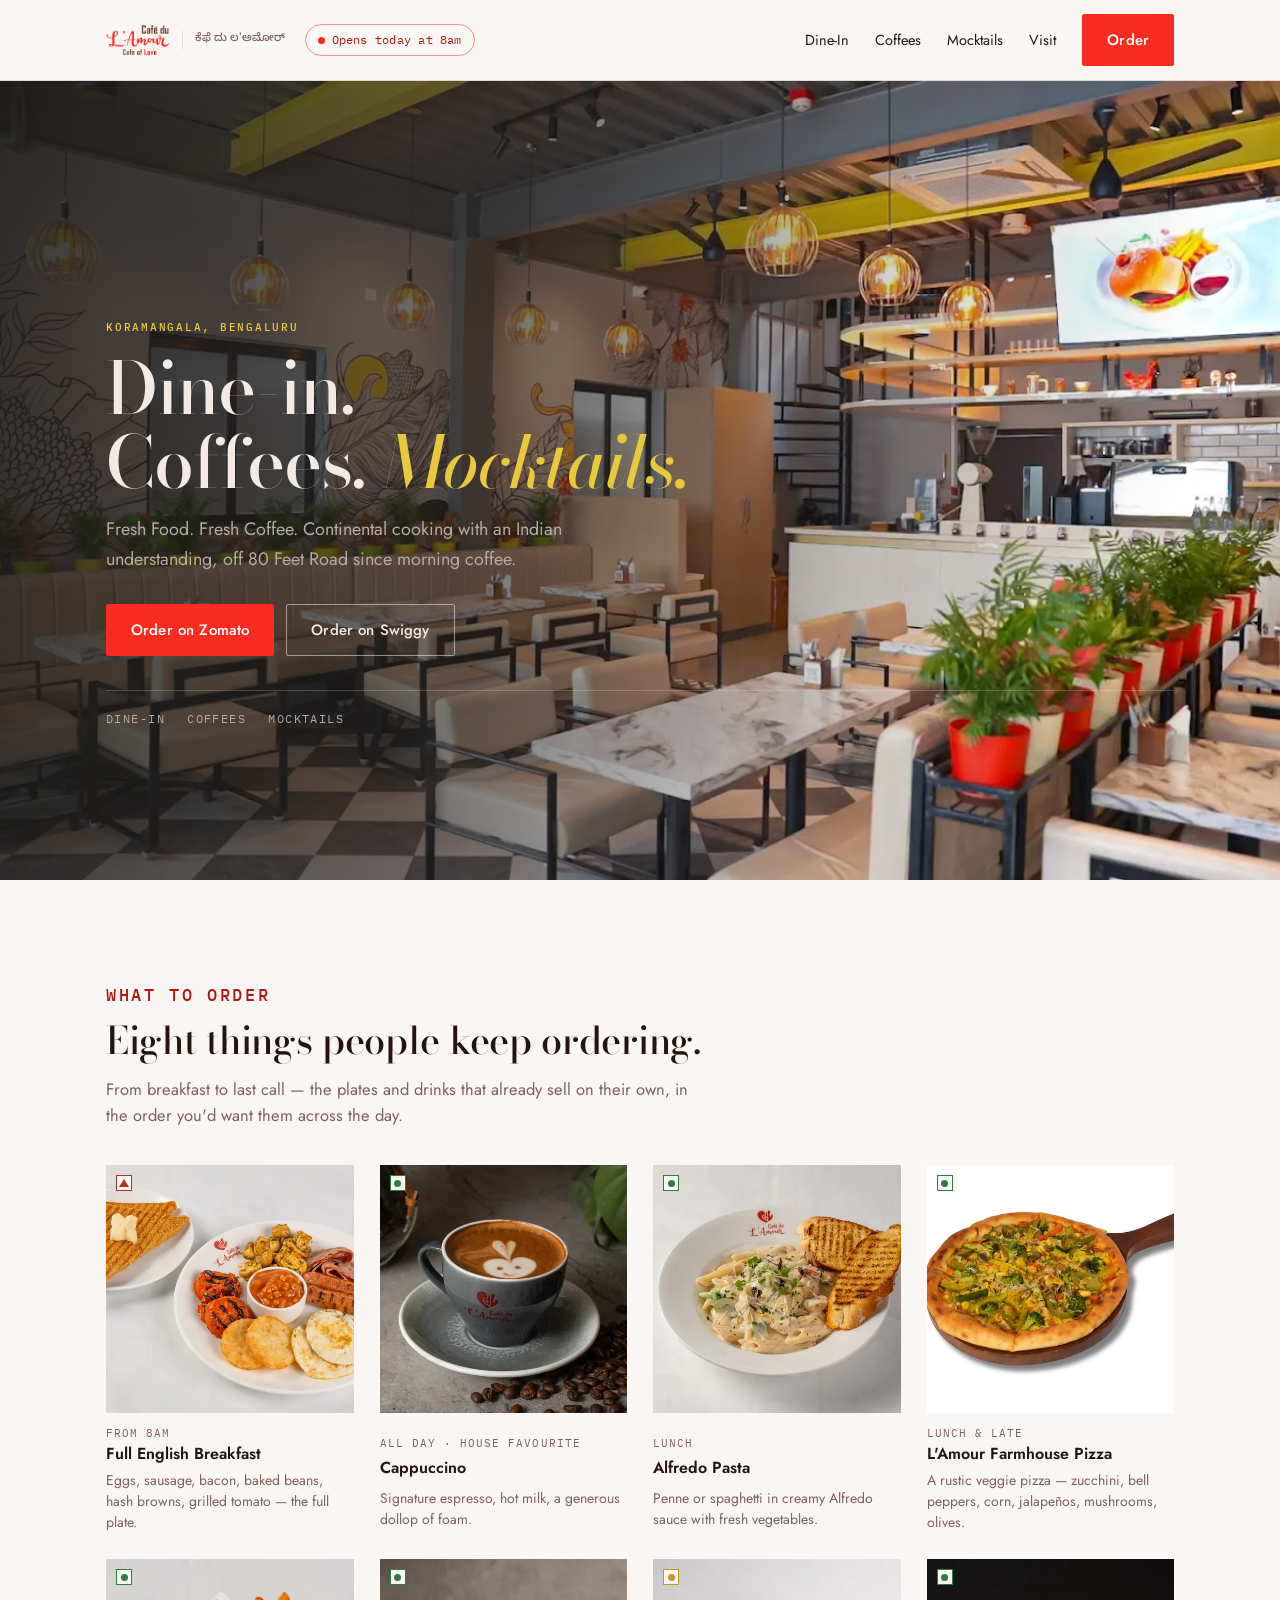
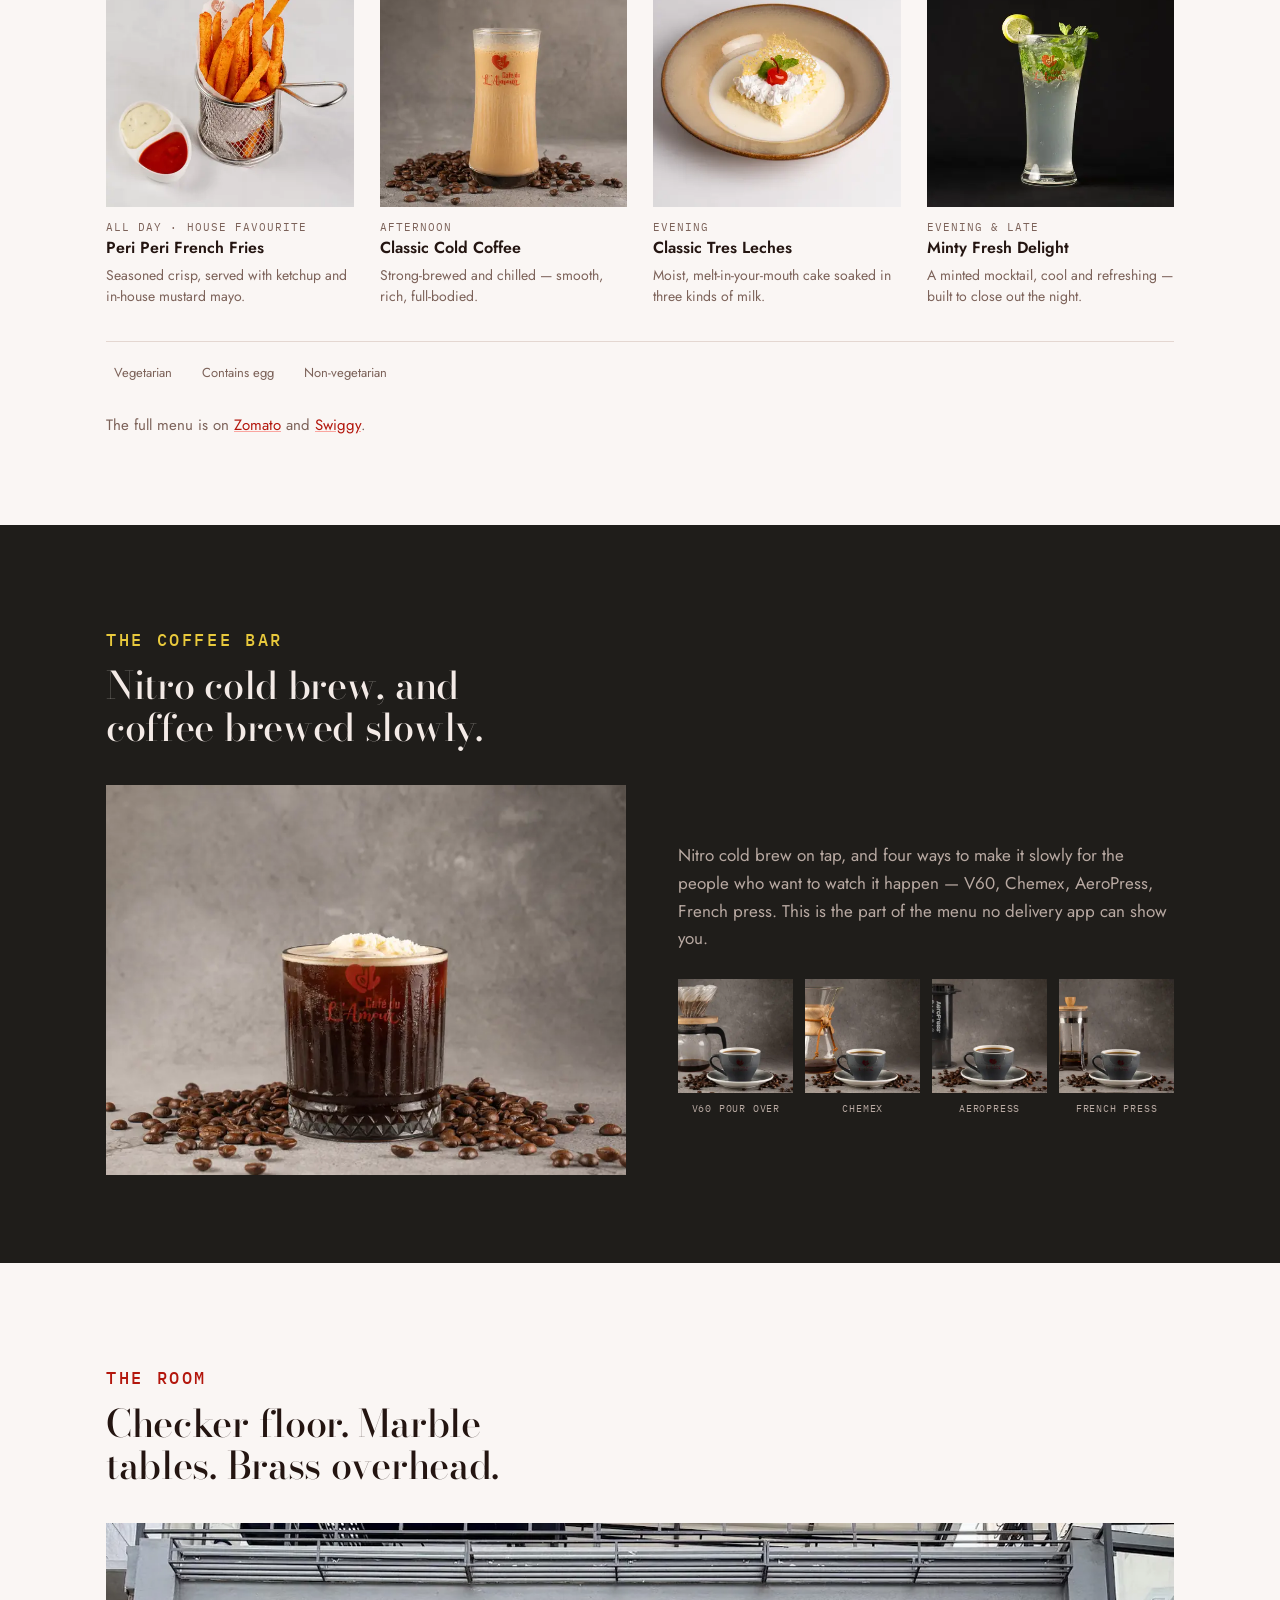
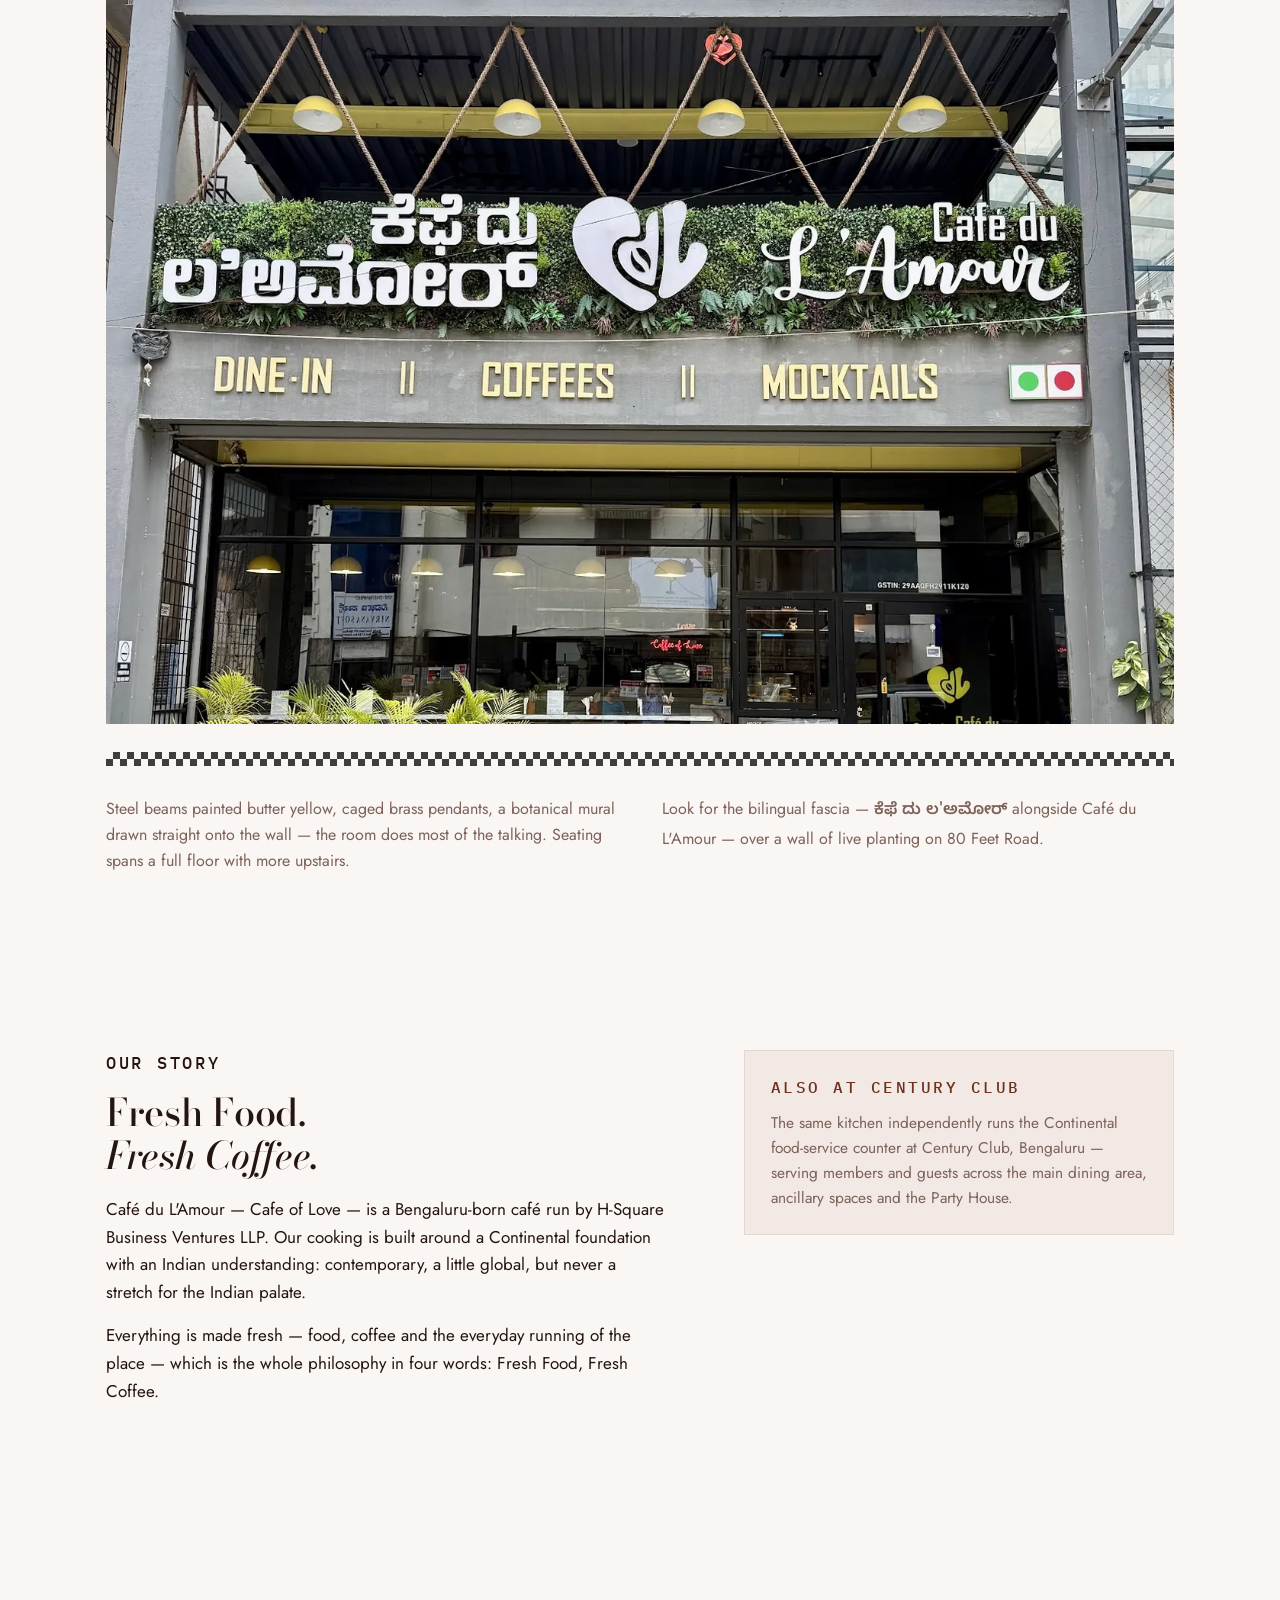
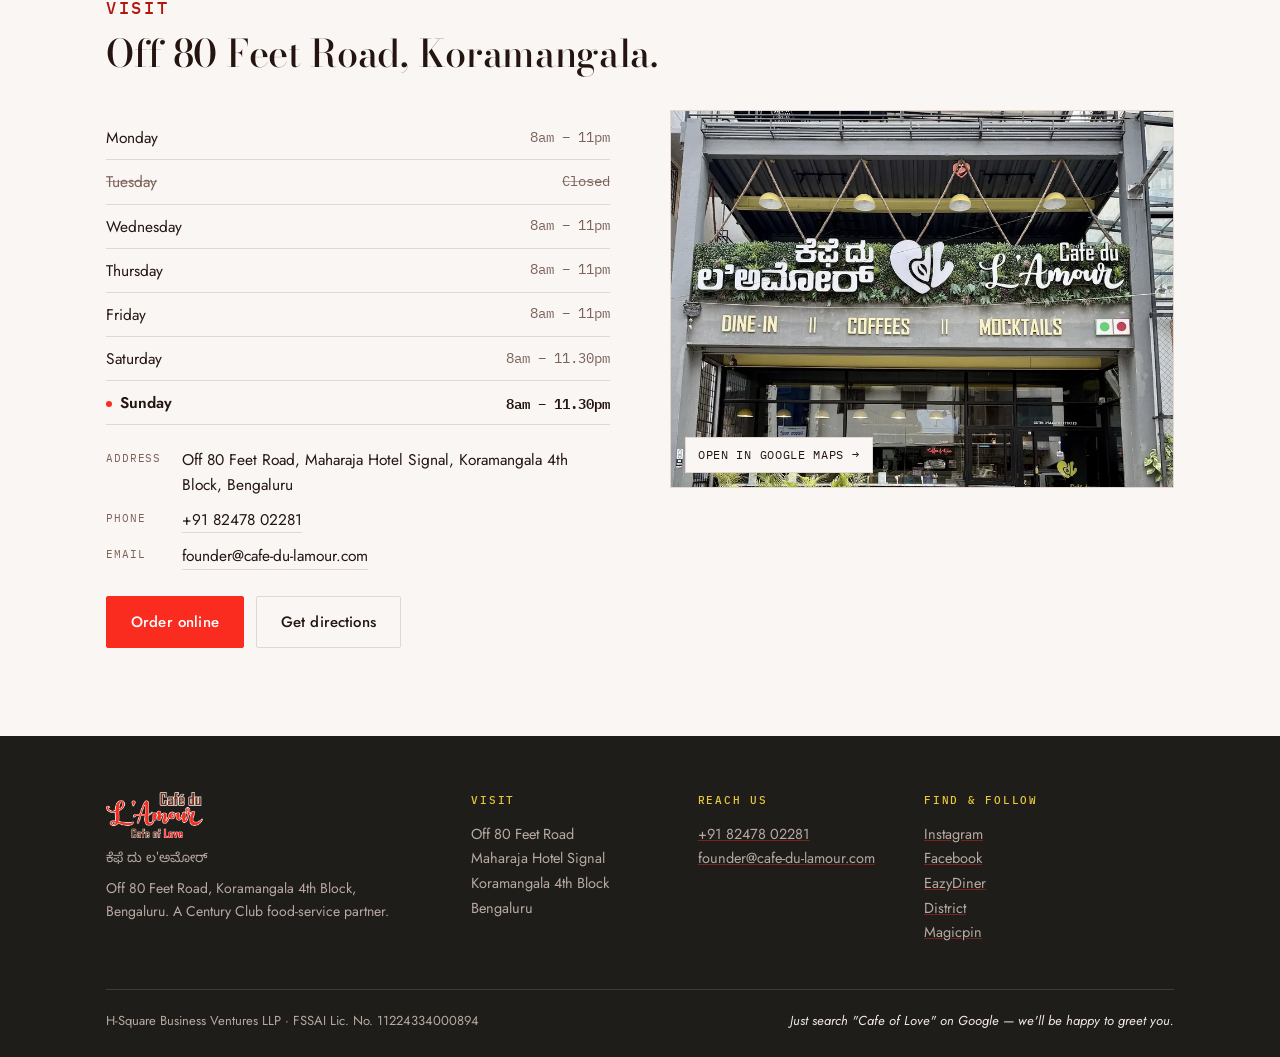
==== commit 855d9bf3: "Remove duplicate interior photo from The Room section The hero and 'The Room' section were both buil" ====
--- a/index.html
+++ b/index.html
@@ -326,12 +326,6 @@
       </div>
 
       <div class="room-gallery">
-        <div class="wide">
-          <picture>
-            <source type="image/webp" srcset="img/room-interior-wide-800.webp 800w, img/room-interior-wide-1200.webp 1200w" sizes="100vw">
-            <img src="img/room-interior-wide-800.jpg" srcset="img/room-interior-wide-800.jpg 800w, img/room-interior-wide-1200.jpg 1200w" sizes="100vw" alt="The dining room: checkerboard floor, marble tables, tan banquettes, brass pendant lights and a botanical wall mural" loading="lazy" width="1200" height="675">
-          </picture>
-        </div>
         <div class="single">
           <picture>
             <source type="image/webp" srcset="img/room-exterior-900.webp 900w, img/room-exterior-1400.webp 1400w" sizes="100vw">
--- a/css/style.css
+++ b/css/style.css
@@ -229,8 +229,6 @@
 
 /* ---------- the room ---------- */
 .room-gallery{display:grid;gap:12px}
-.room-gallery .wide{aspect-ratio:16/9;overflow:hidden}
-.room-gallery .wide img{width:100%;height:100%;object-fit:cover}
 .room-gallery .single{aspect-ratio:4/3;overflow:hidden}
 .room-gallery .single img{width:100%;height:100%;object-fit:cover}
 .check-strip{
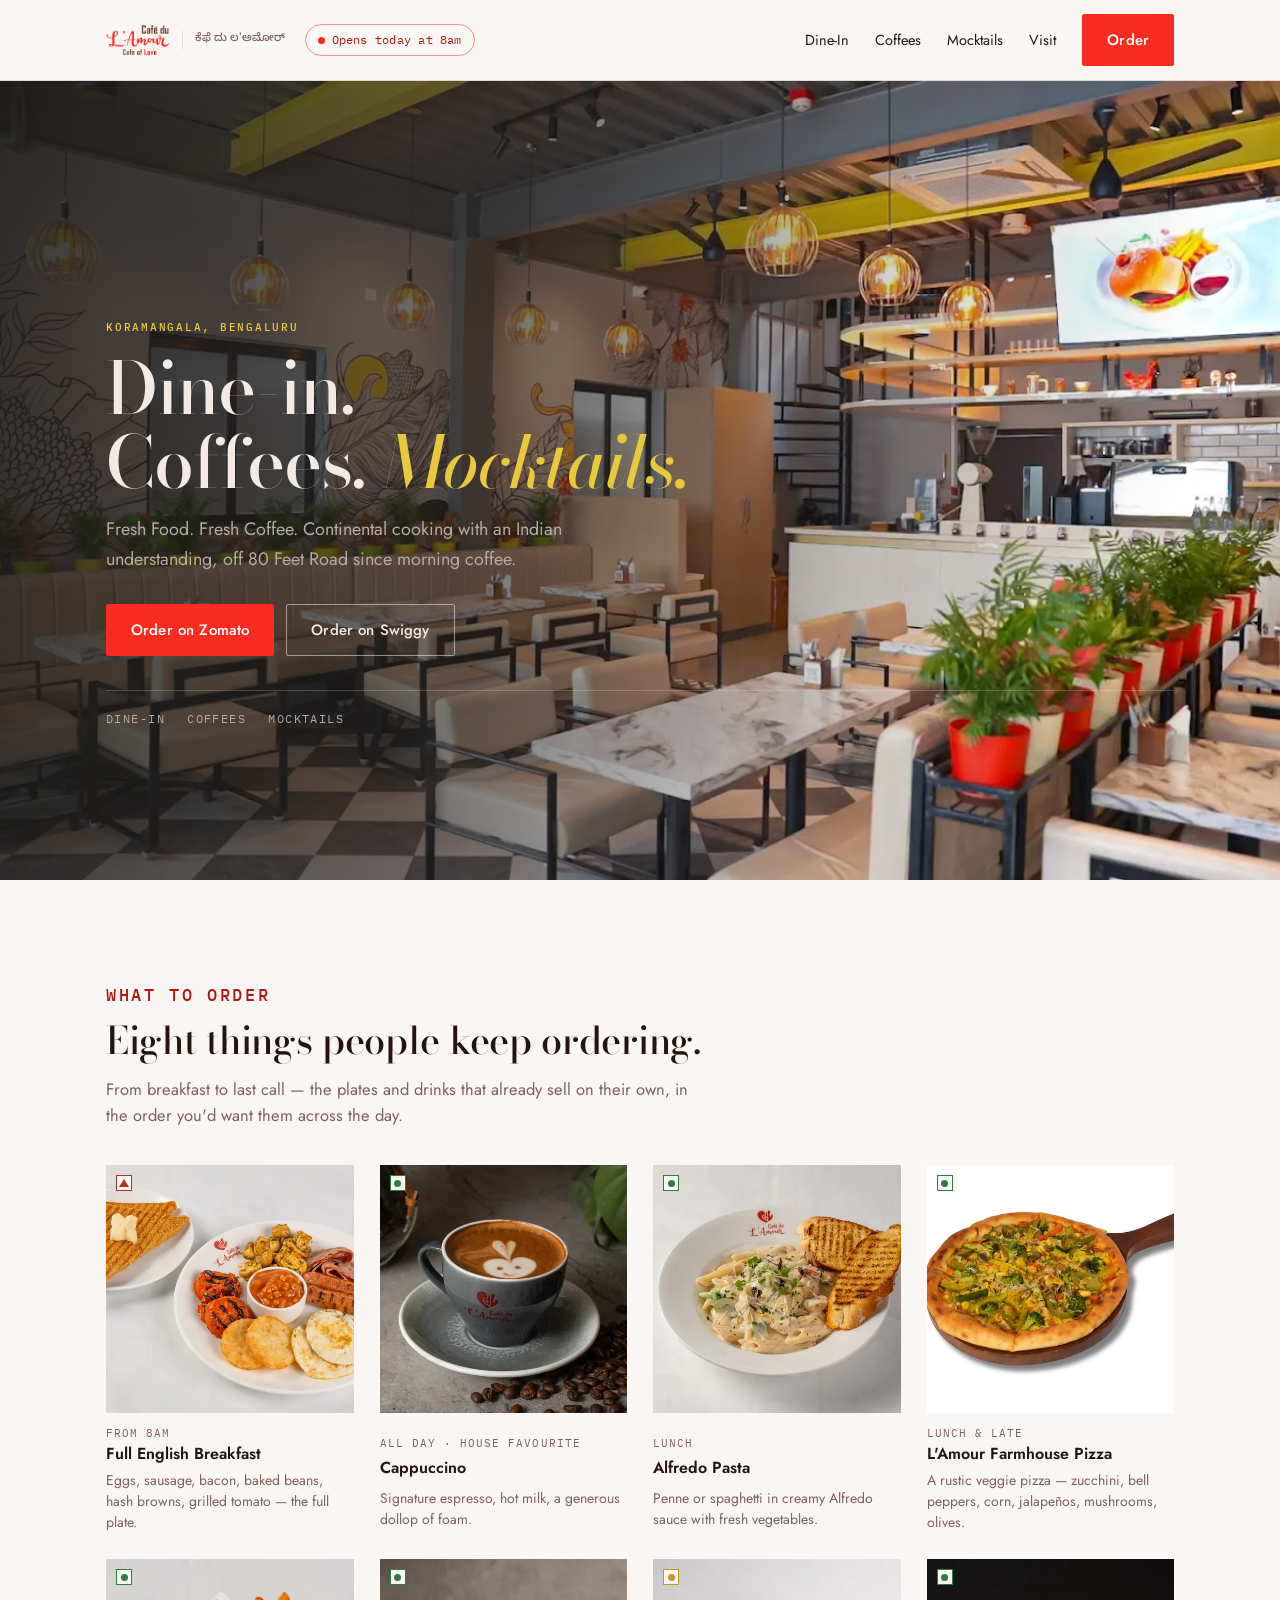
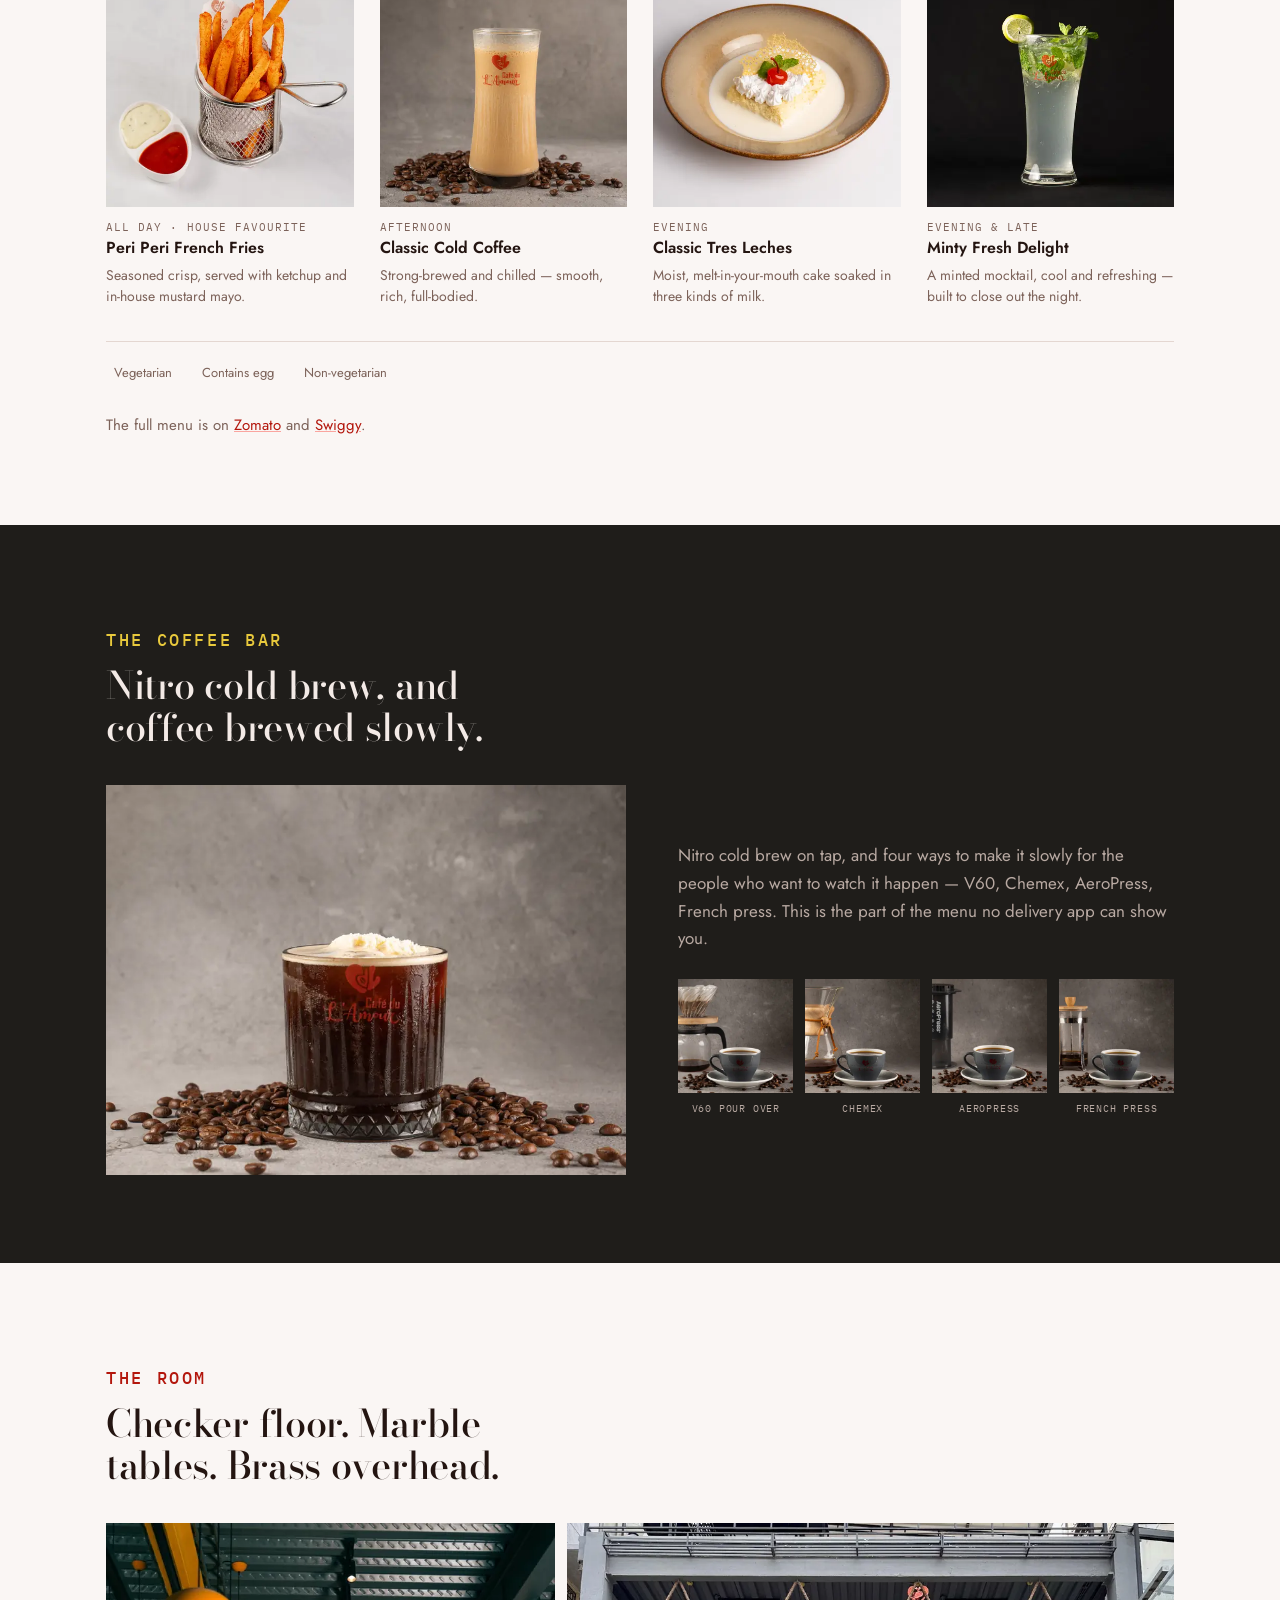
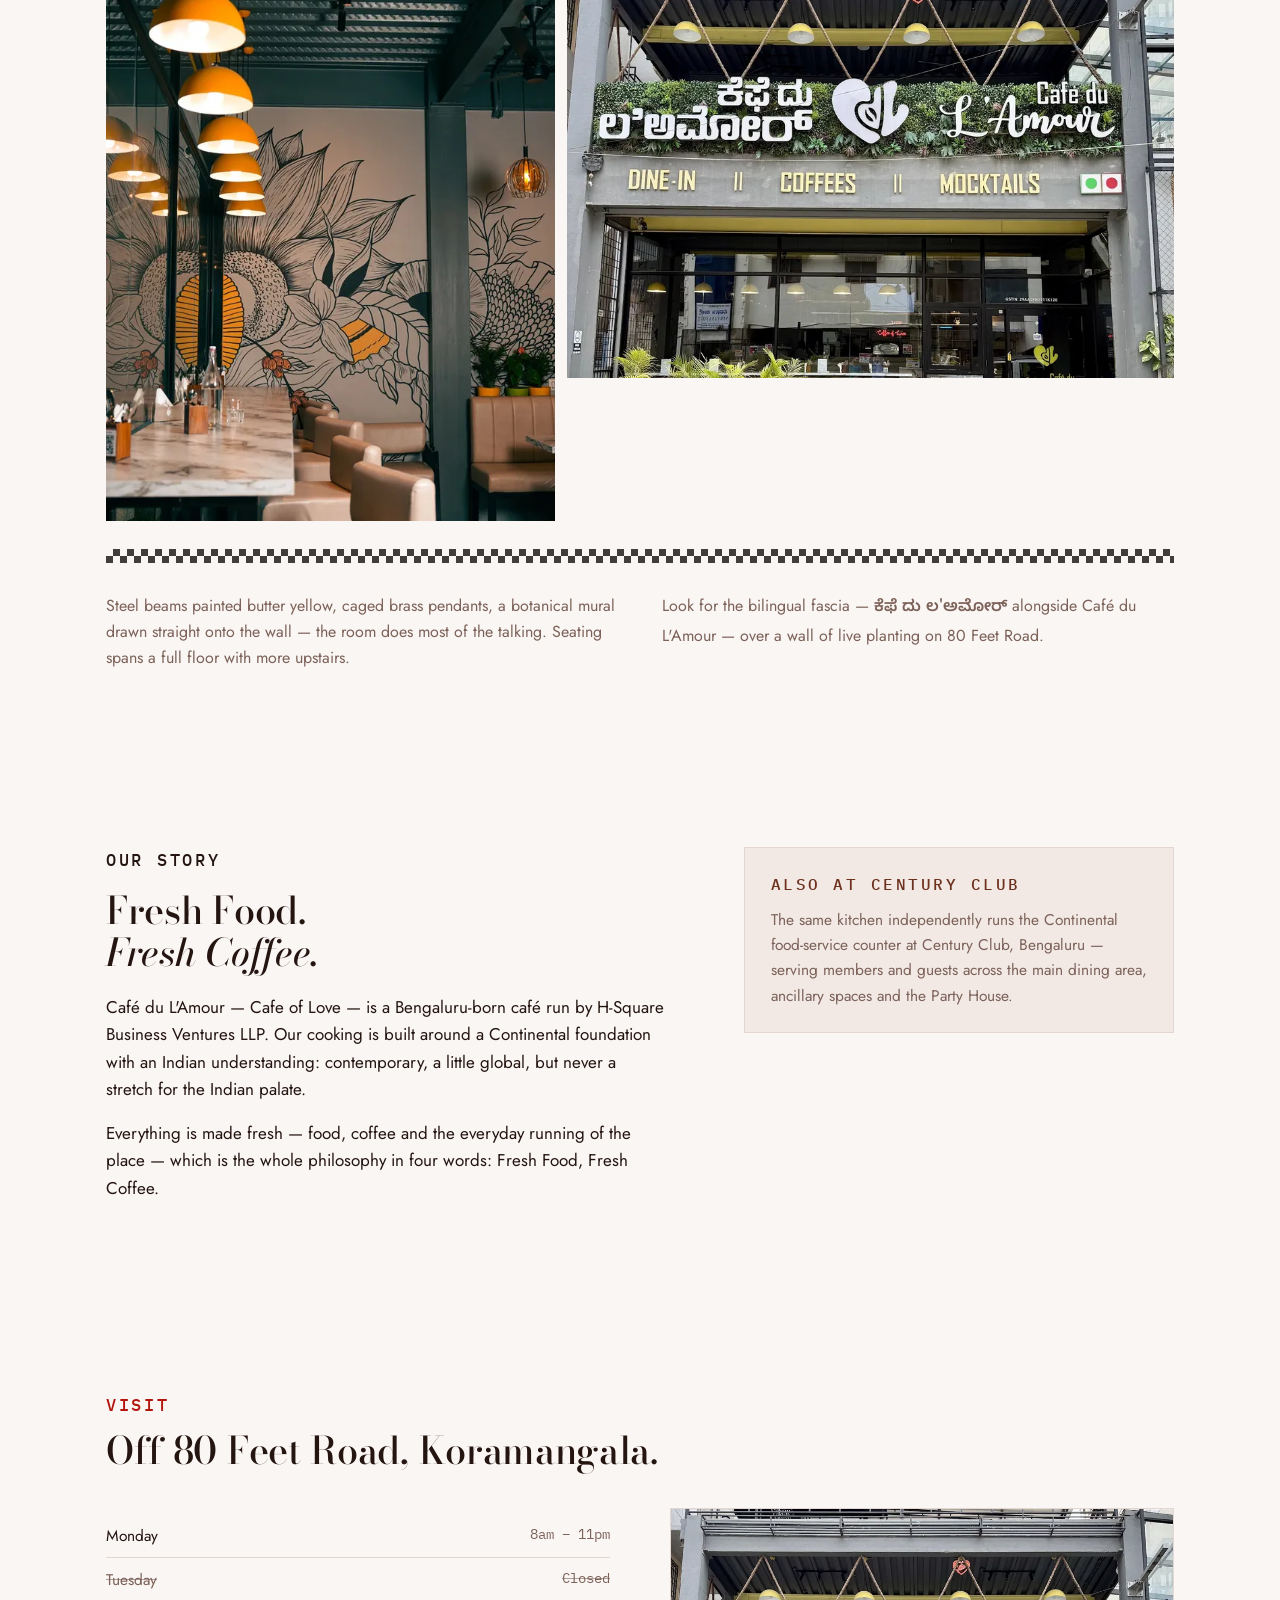
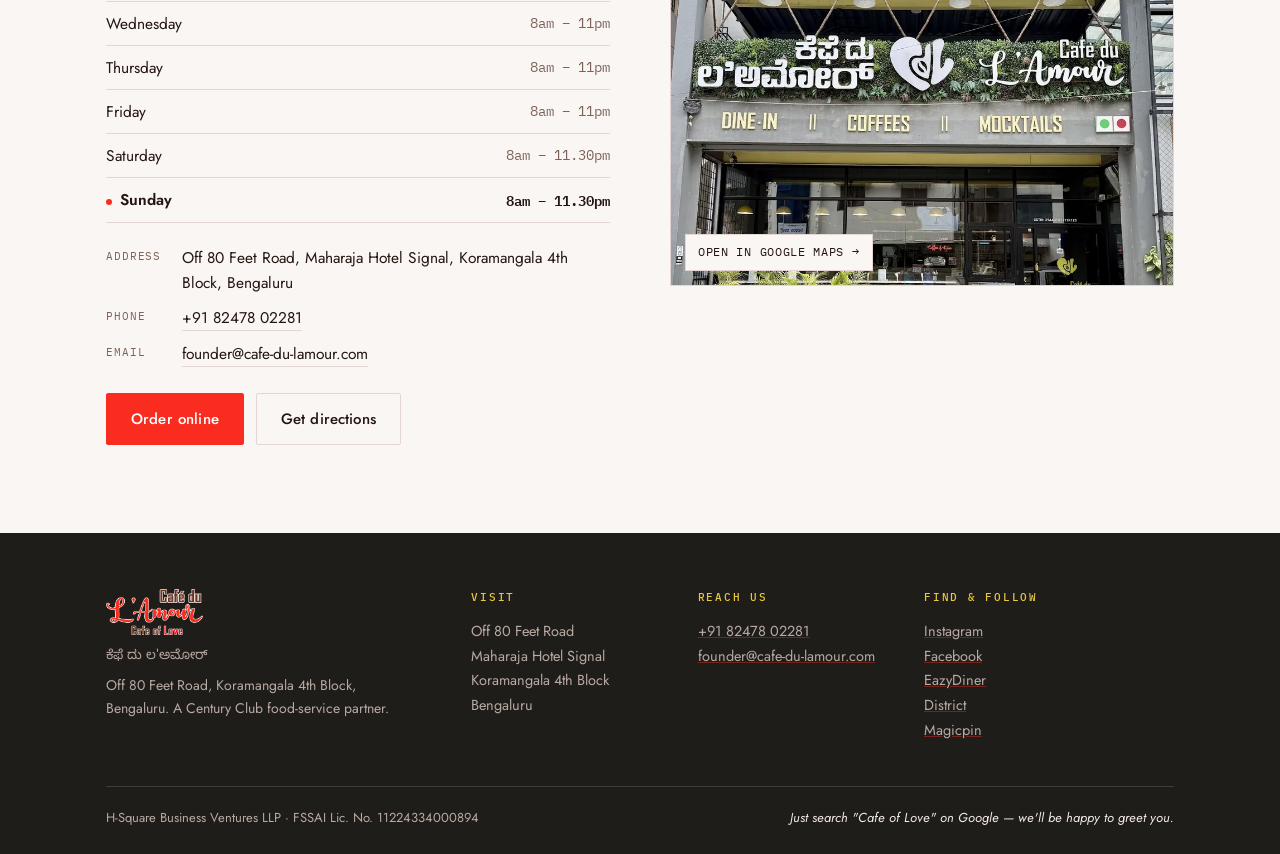
==== commit abf795ee: "Restore a two-photo Room gallery with a genuinely distinct interior shot Interior 1.jpg is a close, " ====
--- a/index.html
+++ b/index.html
@@ -326,10 +326,16 @@
       </div>
 
       <div class="room-gallery">
+        <div class="detail">
+          <picture>
+            <source type="image/webp" srcset="img/room-interior-detail-600.webp 600w, img/room-interior-detail-900.webp 900w" sizes="(min-width:700px) 42vw, 100vw">
+            <img src="img/room-interior-detail-600.jpg" srcset="img/room-interior-detail-600.jpg 600w, img/room-interior-detail-900.jpg 900w" sizes="(min-width:700px) 42vw, 100vw" alt="Close-up of the botanical wall mural under amber pendant lights, marble table in the foreground" loading="lazy" width="900" height="1200">
+          </picture>
+        </div>
         <div class="single">
           <picture>
-            <source type="image/webp" srcset="img/room-exterior-900.webp 900w, img/room-exterior-1400.webp 1400w" sizes="100vw">
-            <img src="img/room-exterior-900.jpg" srcset="img/room-exterior-900.jpg 900w, img/room-exterior-1400.jpg 1400w" sizes="100vw" alt="Café frontage with bilingual signage, the gold heart sculpture and a living green wall" loading="lazy" width="1400" height="1050">
+            <source type="image/webp" srcset="img/room-exterior-900.webp 900w, img/room-exterior-1400.webp 1400w" sizes="(min-width:700px) 58vw, 100vw">
+            <img src="img/room-exterior-900.jpg" srcset="img/room-exterior-900.jpg 900w, img/room-exterior-1400.jpg 1400w" sizes="(min-width:700px) 58vw, 100vw" alt="Café frontage with bilingual signage, the gold heart sculpture and a living green wall" loading="lazy" width="1400" height="1050">
           </picture>
         </div>
       </div>
--- a/css/style.css
+++ b/css/style.css
@@ -228,9 +228,11 @@
 .brew-methods figcaption{font-family:"IBM Plex Mono",monospace;font-size:10px;letter-spacing:.08em;text-transform:uppercase;color:var(--on-dark-muted);padding-top:8px;text-align:center}
 
 /* ---------- the room ---------- */
-.room-gallery{display:grid;gap:12px}
+.room-gallery{display:grid;grid-template-columns:1fr;gap:12px}
+@media(min-width:700px){.room-gallery{grid-template-columns:.85fr 1.15fr;align-items:start}}
+.room-gallery .detail{aspect-ratio:3/4;overflow:hidden}
 .room-gallery .single{aspect-ratio:4/3;overflow:hidden}
-.room-gallery .single img{width:100%;height:100%;object-fit:cover}
+.room-gallery img{width:100%;height:100%;object-fit:cover}
 .check-strip{
   height:14px;margin-top:28px;
   background-image:conic-gradient(var(--charbon) 25%,transparent 0 50%,var(--charbon) 0 75%,transparent 0);
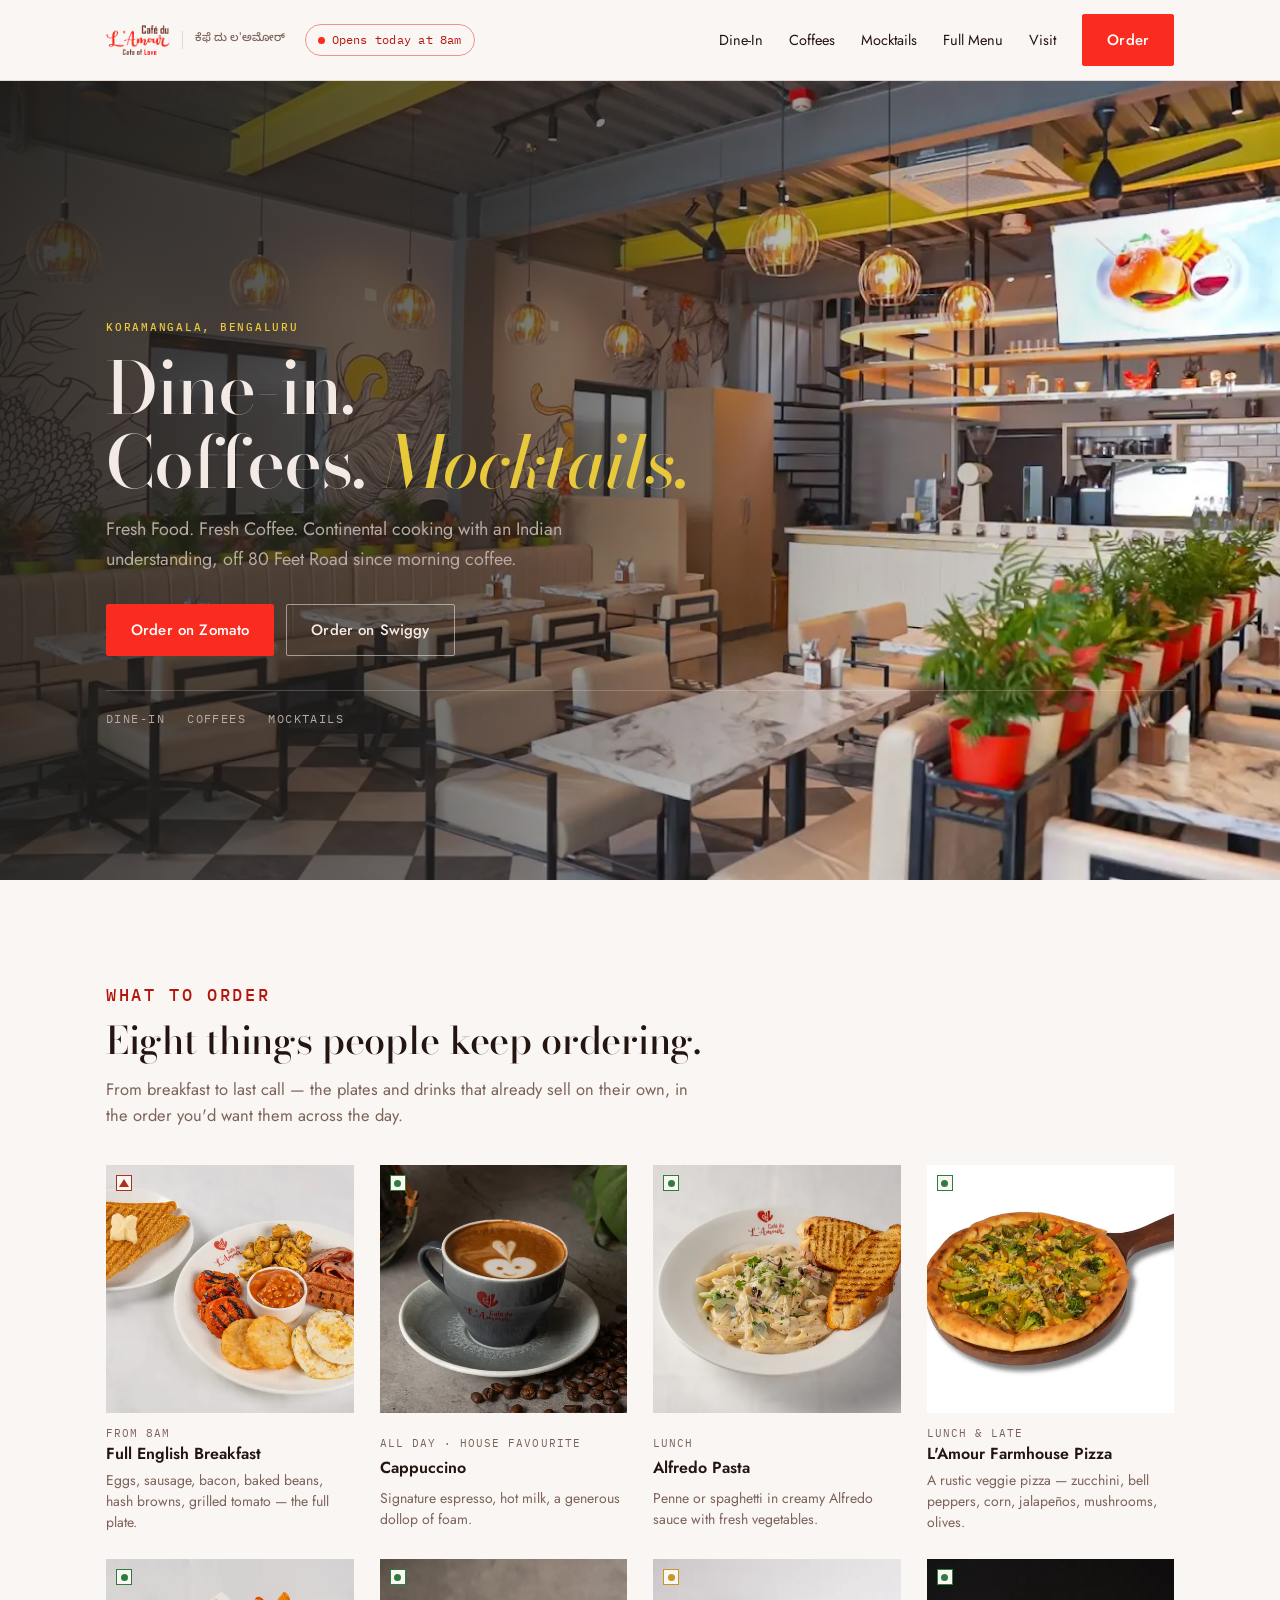
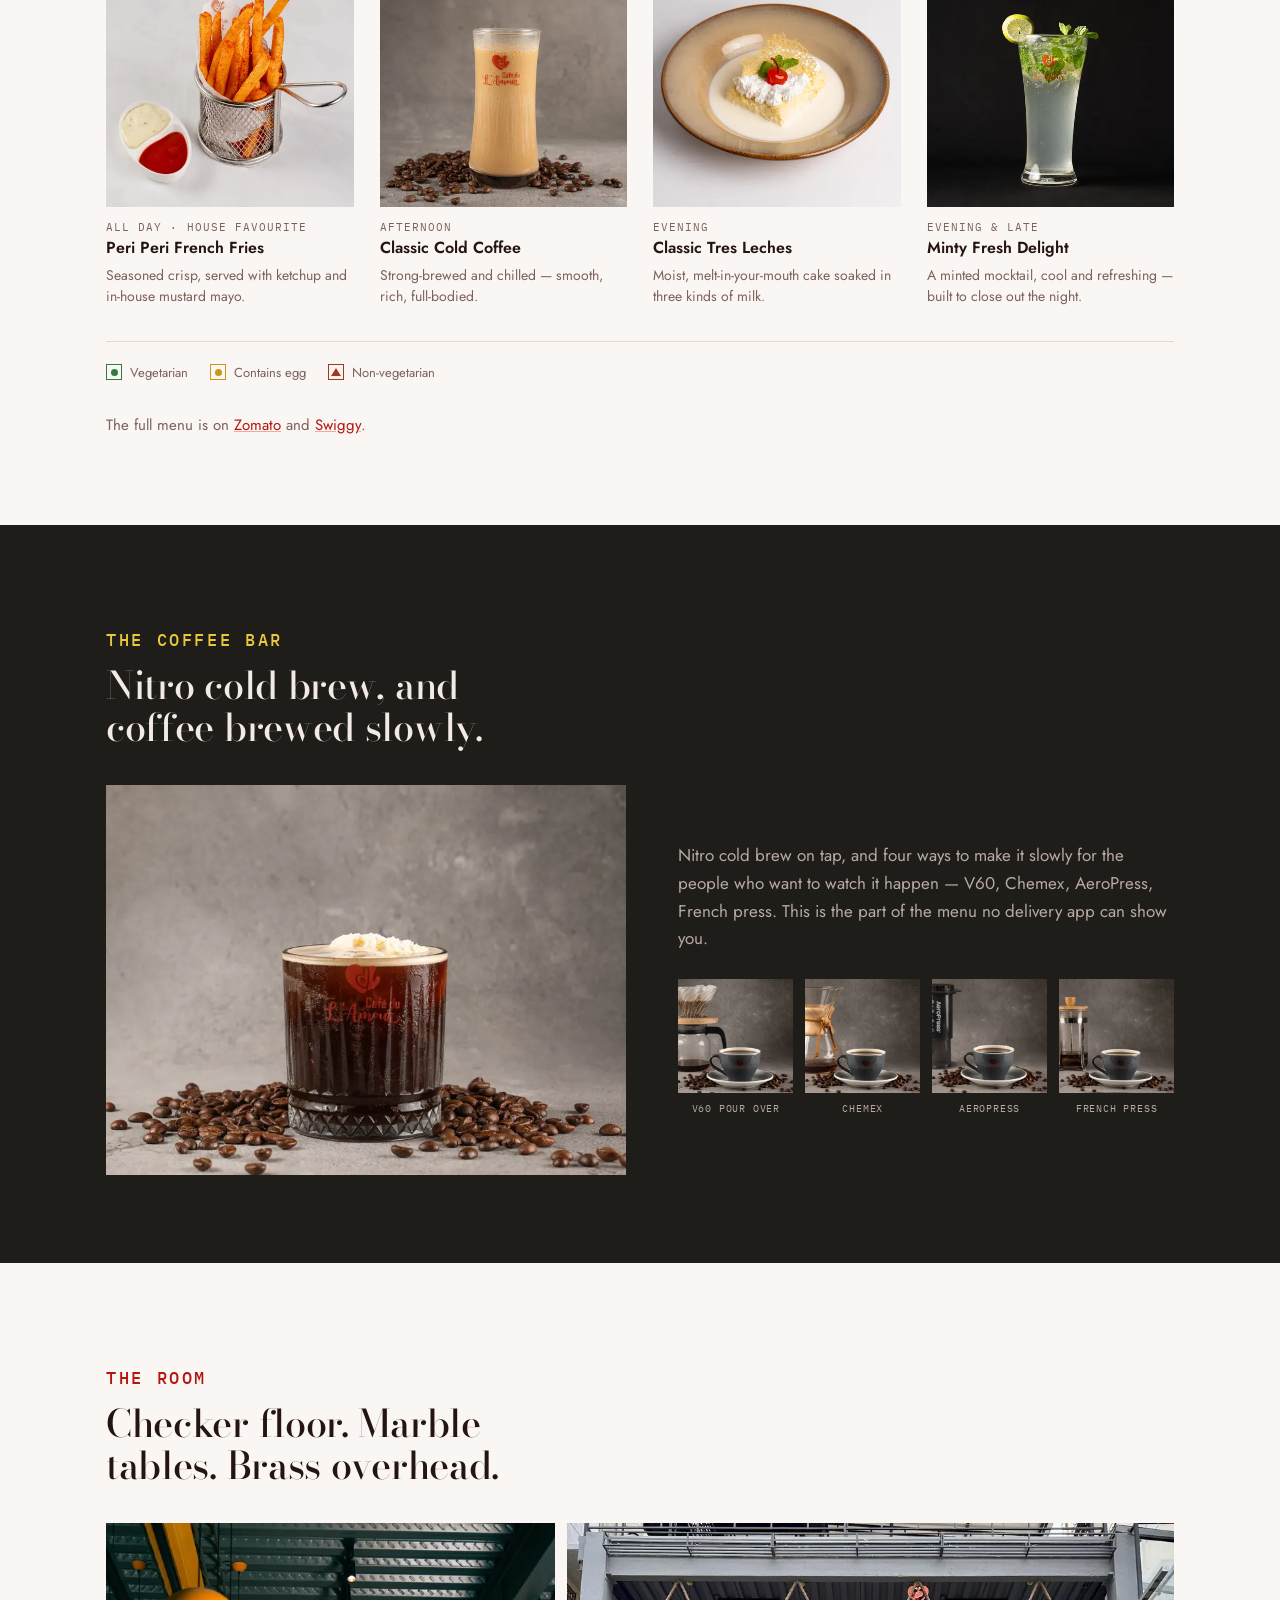
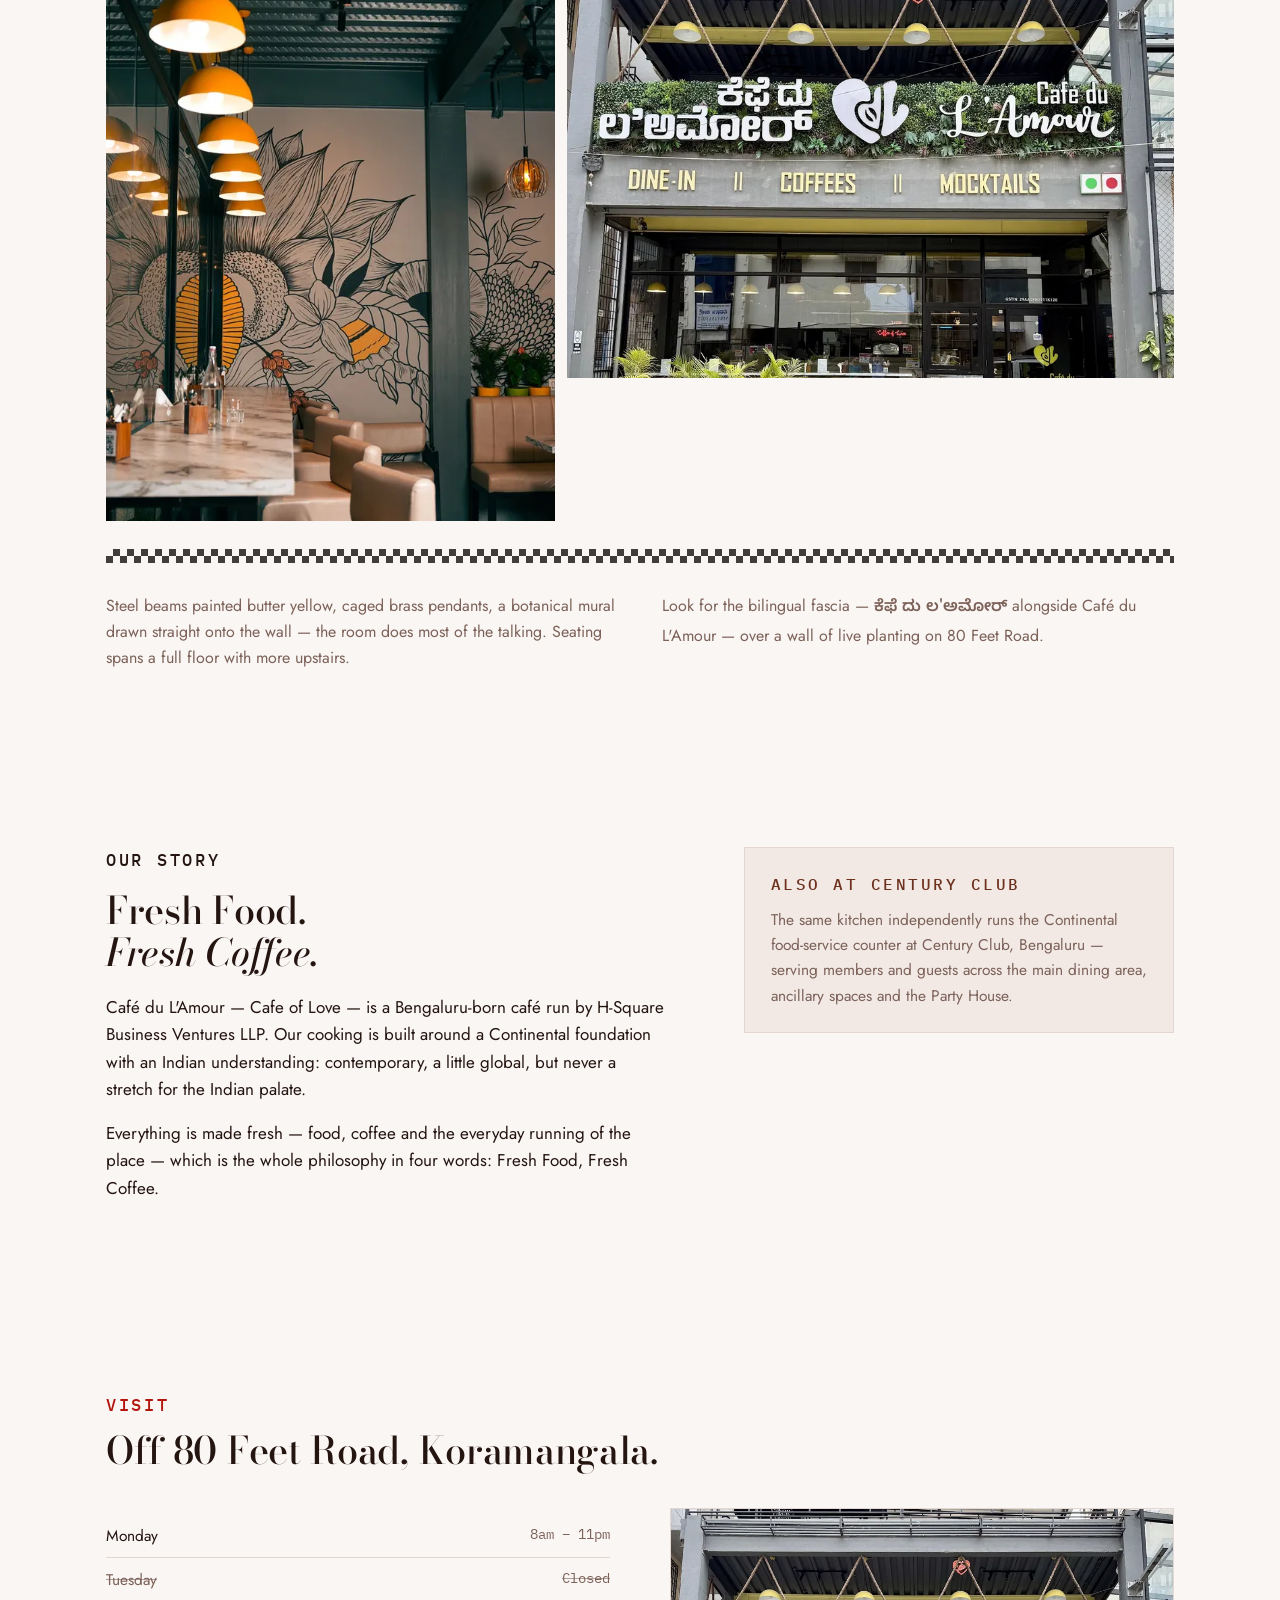
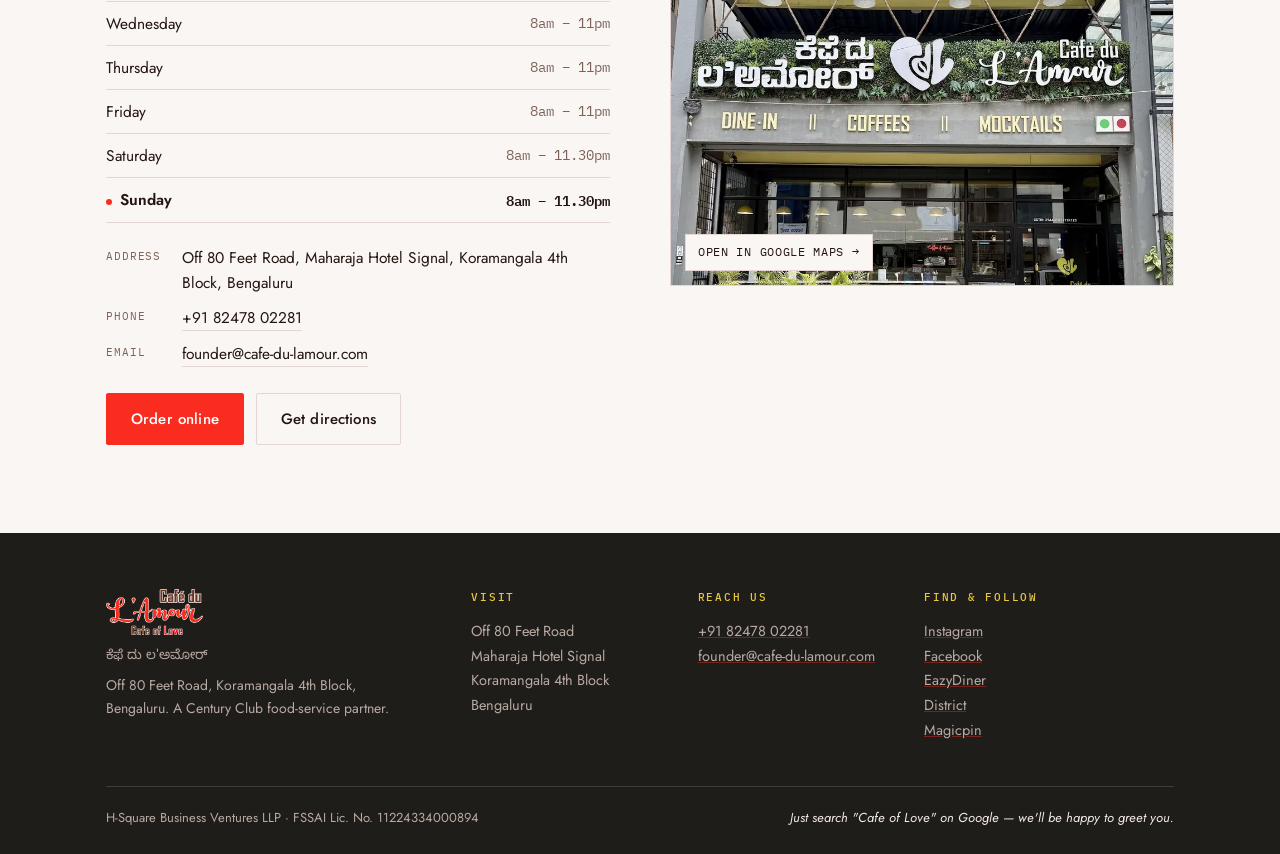
==== commit 4f8ac1fa: "Add a Full Menu page — every item name, still no prices New menu.html lists all 198 dishes and drink" ====
--- a/index.html
+++ b/index.html
@@ -80,6 +80,7 @@
       <a href="#best-sellers">Dine-In</a>
       <a href="#coffee">Coffees</a>
       <a href="#best-sellers">Mocktails</a>
+      <a href="menu.html">Full Menu</a>
       <a href="#visit">Visit</a>
     </nav>
 
@@ -93,6 +94,7 @@
     <a href="#best-sellers">Dine-In</a>
     <a href="#coffee">Coffees</a>
     <a href="#best-sellers">Mocktails</a>
+    <a href="menu.html">Full Menu</a>
     <a href="#visit">Visit</a>
   </div>
 </header>
@@ -268,9 +270,9 @@
       </div>
 
       <div class="diet-key">
-        <span class="item"><span class="diet veg" style="position:static"></span> Vegetarian</span>
-        <span class="item"><span class="diet egg" style="position:static"></span> Contains egg</span>
-        <span class="item"><span class="diet nonveg" style="position:static"></span> Non-vegetarian</span>
+        <span class="item"><span class="diet veg"></span> Vegetarian</span>
+        <span class="item"><span class="diet egg"></span> Contains egg</span>
+        <span class="item"><span class="diet nonveg"></span> Non-vegetarian</span>
       </div>
 
       <p class="menu-note">The full menu is on <a href="https://www.zomato.com/bangalore/cafe-du-lamour-1-koramangala-4th-block-bangalore/order" target="_blank" rel="noopener">Zomato</a> and <a href="https://www.swiggy.com/city/bangalore/cafe-du-lamour-koramangala-rest927690" target="_blank" rel="noopener">Swiggy</a>.</p>
--- a/css/style.css
+++ b/css/style.css
@@ -24,7 +24,9 @@
 html{scroll-behavior:smooth}
 @media (prefers-reduced-motion:reduce){html{scroll-behavior:auto}}
 
-html,body{overflow-x:hidden}
+/* clip, not hidden: overflow-x:hidden forces overflow-y:auto per spec, which
+   creates a second scroll container and breaks the masthead's position:sticky */
+body{overflow-x:clip}
 body{
   margin:0;
   background:var(--paper);
@@ -194,16 +196,17 @@
 .seller .frame{position:relative;aspect-ratio:1;overflow:hidden;background:var(--paper-2)}
 .seller .frame img{width:100%;height:100%;object-fit:cover;transition:transform .5s ease}
 .seller:hover .frame img{transform:scale(1.045)}
-.seller .diet{
-  position:absolute;top:10px;left:10px;width:16px;height:16px;
-  border:1.5px solid;display:grid;place-items:center;background:var(--paper);
-}
-.seller .diet.veg{border-color:#2f7d3e}
-.seller .diet.veg::after{content:"";width:7px;height:7px;border-radius:50%;background:#2f7d3e}
-.seller .diet.nonveg{border-color:#a8341e}
-.seller .diet.nonveg::after{content:"";width:0;height:0;border-left:5px solid transparent;border-right:5px solid transparent;border-bottom:8px solid #a8341e}
-.seller .diet.egg{border-color:#c9971f}
-.seller .diet.egg::after{content:"";width:7px;height:7px;border-radius:50%;background:#c9971f}
+.diet{
+  width:16px;height:16px;flex:none;
+  border:1.5px solid;display:inline-grid;place-items:center;background:var(--paper);
+}
+.diet.veg{border-color:#2f7d3e}
+.diet.veg::after{content:"";width:7px;height:7px;border-radius:50%;background:#2f7d3e}
+.diet.nonveg{border-color:#a8341e}
+.diet.nonveg::after{content:"";width:0;height:0;border-left:5px solid transparent;border-right:5px solid transparent;border-bottom:8px solid #a8341e}
+.diet.egg{border-color:#c9971f}
+.diet.egg::after{content:"";width:7px;height:7px;border-radius:50%;background:#c9971f}
+.seller .diet{position:absolute;top:10px;left:10px}
 .seller .meta{padding-top:12px;display:grid;gap:2px}
 .seller .meta b{font-size:16px;font-weight:600;line-height:1.3}
 .seller .meta .when{font-family:"IBM Plex Mono",monospace;font-size:10.5px;letter-spacing:.1em;text-transform:uppercase;color:var(--muted)}
@@ -310,3 +313,46 @@
 .mobile-orderbar .btn{flex:1;padding:12px 10px;font-size:14px}
 
 .overflow-x{overflow-x:auto}
+
+/* ================= FULL MENU PAGE ================= */
+.menu-hero{padding:56px 0 44px;border-bottom:1px solid var(--rule)}
+.menu-hero .lab{color:var(--rouge-ink);margin-bottom:14px}
+.menu-hero h1{font-size:clamp(36px,5.4vw,58px);line-height:1.06}
+.menu-hero p{color:var(--muted);font-size:17px;max-width:60ch;margin-top:16px}
+.menu-hero .note{
+  margin-top:22px;padding:14px 18px;border:1px solid var(--rule);background:var(--paper-2);
+  font-size:14.5px;color:var(--muted);max-width:64ch;
+}
+.menu-hero .note b{color:var(--ink);font-weight:600}
+.menu-hero .note a{color:var(--rouge-ink)}
+.menu-hero .ctas{display:flex;gap:12px;flex-wrap:wrap;margin-top:22px}
+
+.menu-jump{
+  display:flex;flex-wrap:wrap;gap:8px 10px;padding:22px 0;border-bottom:1px solid var(--rule);
+}
+.menu-jump a{
+  font-family:"IBM Plex Mono",monospace;font-size:11.5px;letter-spacing:.04em;
+  color:var(--muted);text-decoration:none;border:1px solid var(--rule);border-radius:999px;
+  padding:6px 13px;white-space:nowrap;
+}
+.menu-jump a:hover{color:var(--rouge-ink);border-color:var(--rouge)}
+
+.menu-index{padding:8px 0 30px}
+.menu-cat{padding:34px 0;border-bottom:1px solid var(--rule);scroll-margin-top:84px}
+.menu-cat h3{
+  display:flex;align-items:baseline;gap:10px;
+  font-family:"Bodoni Moda",serif;font-weight:500;font-size:25px;
+}
+.menu-cat-count{font-family:"IBM Plex Mono",monospace;font-size:12px;font-weight:400;color:var(--muted)}
+.menu-list{list-style:none;margin:20px 0 0;padding:0;columns:1;column-gap:44px}
+@media(min-width:640px){.menu-list{columns:2}}
+.menu-list li{
+  display:flex;align-items:baseline;justify-content:space-between;gap:16px;
+  padding:10px 0;border-bottom:1px solid var(--rule);break-inside:avoid;
+}
+.menu-item-name{font-size:15.5px;line-height:1.3}
+.menu-item-diet{display:flex;gap:4px}
+
+.menu-close{padding:44px 0 8px;text-align:center}
+.menu-close p{margin:0 auto;max-width:52ch;color:var(--muted);font-size:15px}
+.menu-close .ctas{display:flex;gap:12px;justify-content:center;flex-wrap:wrap;margin-top:18px}
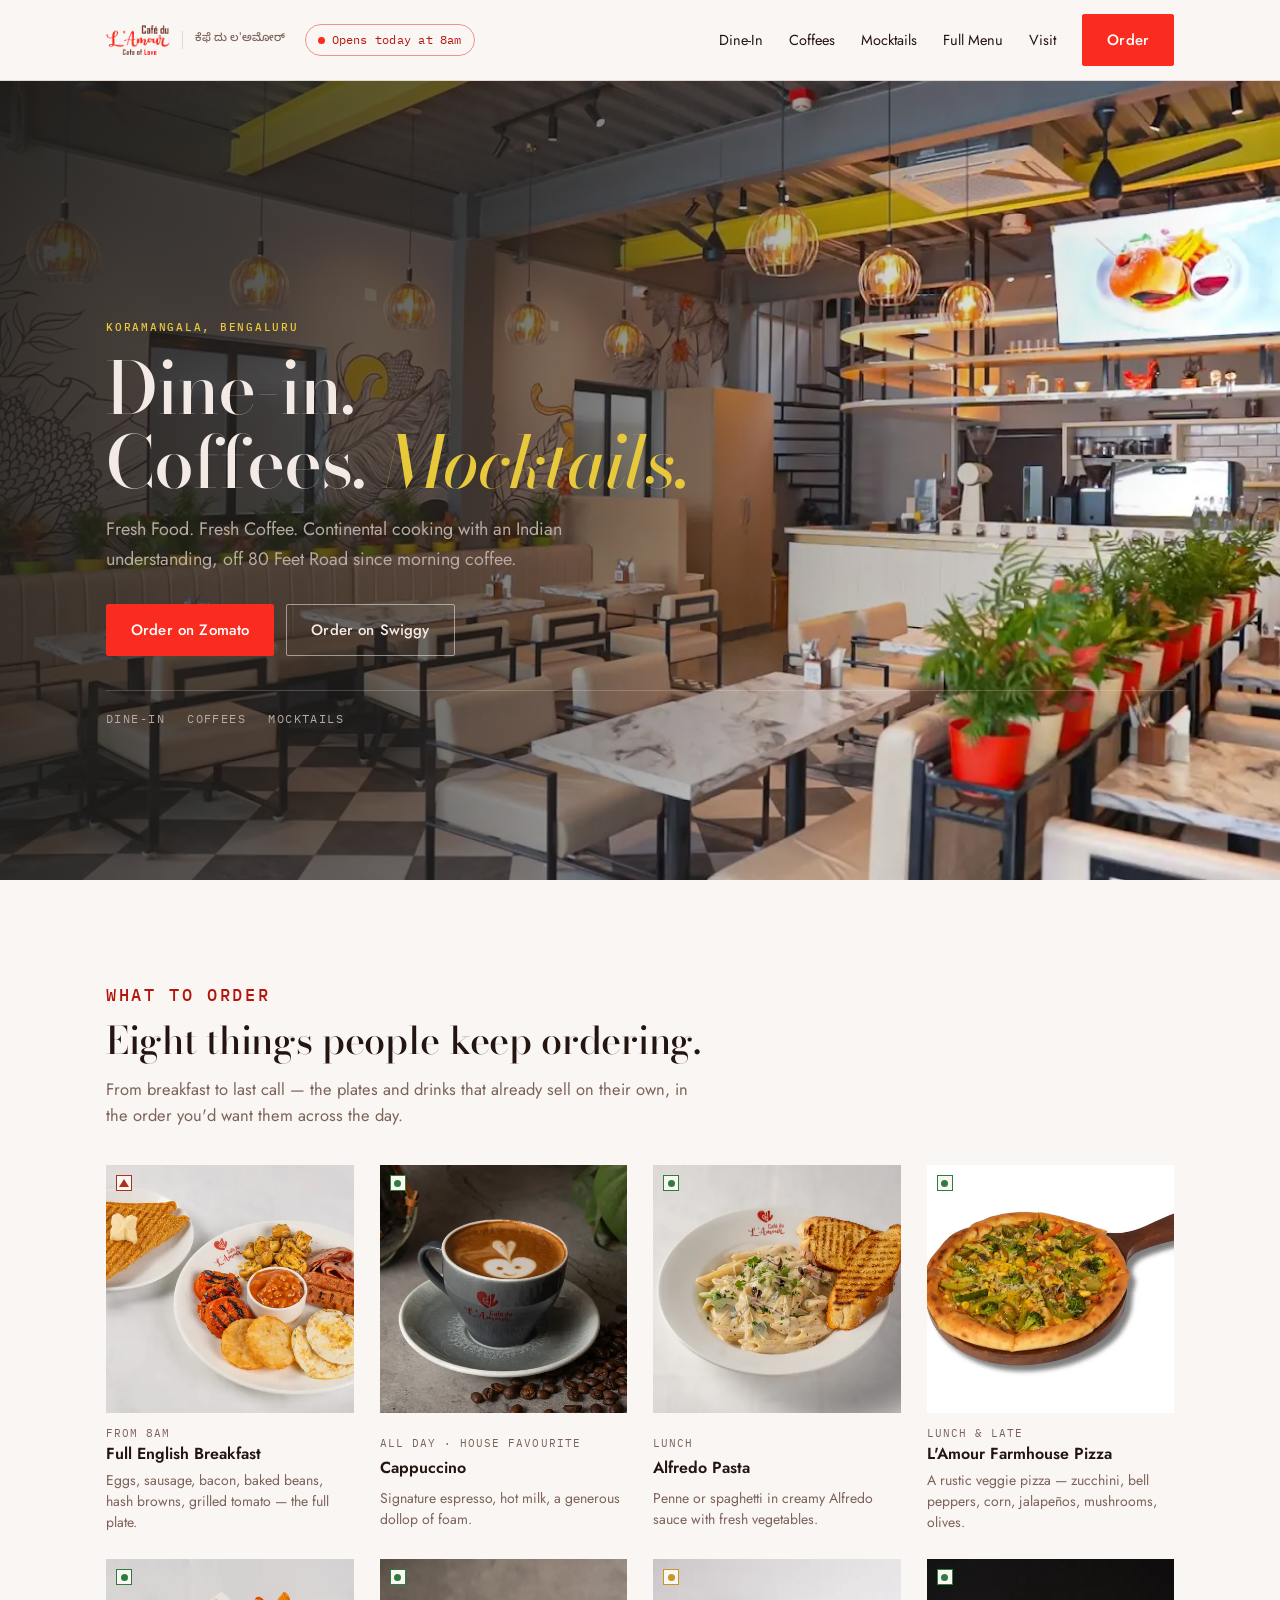
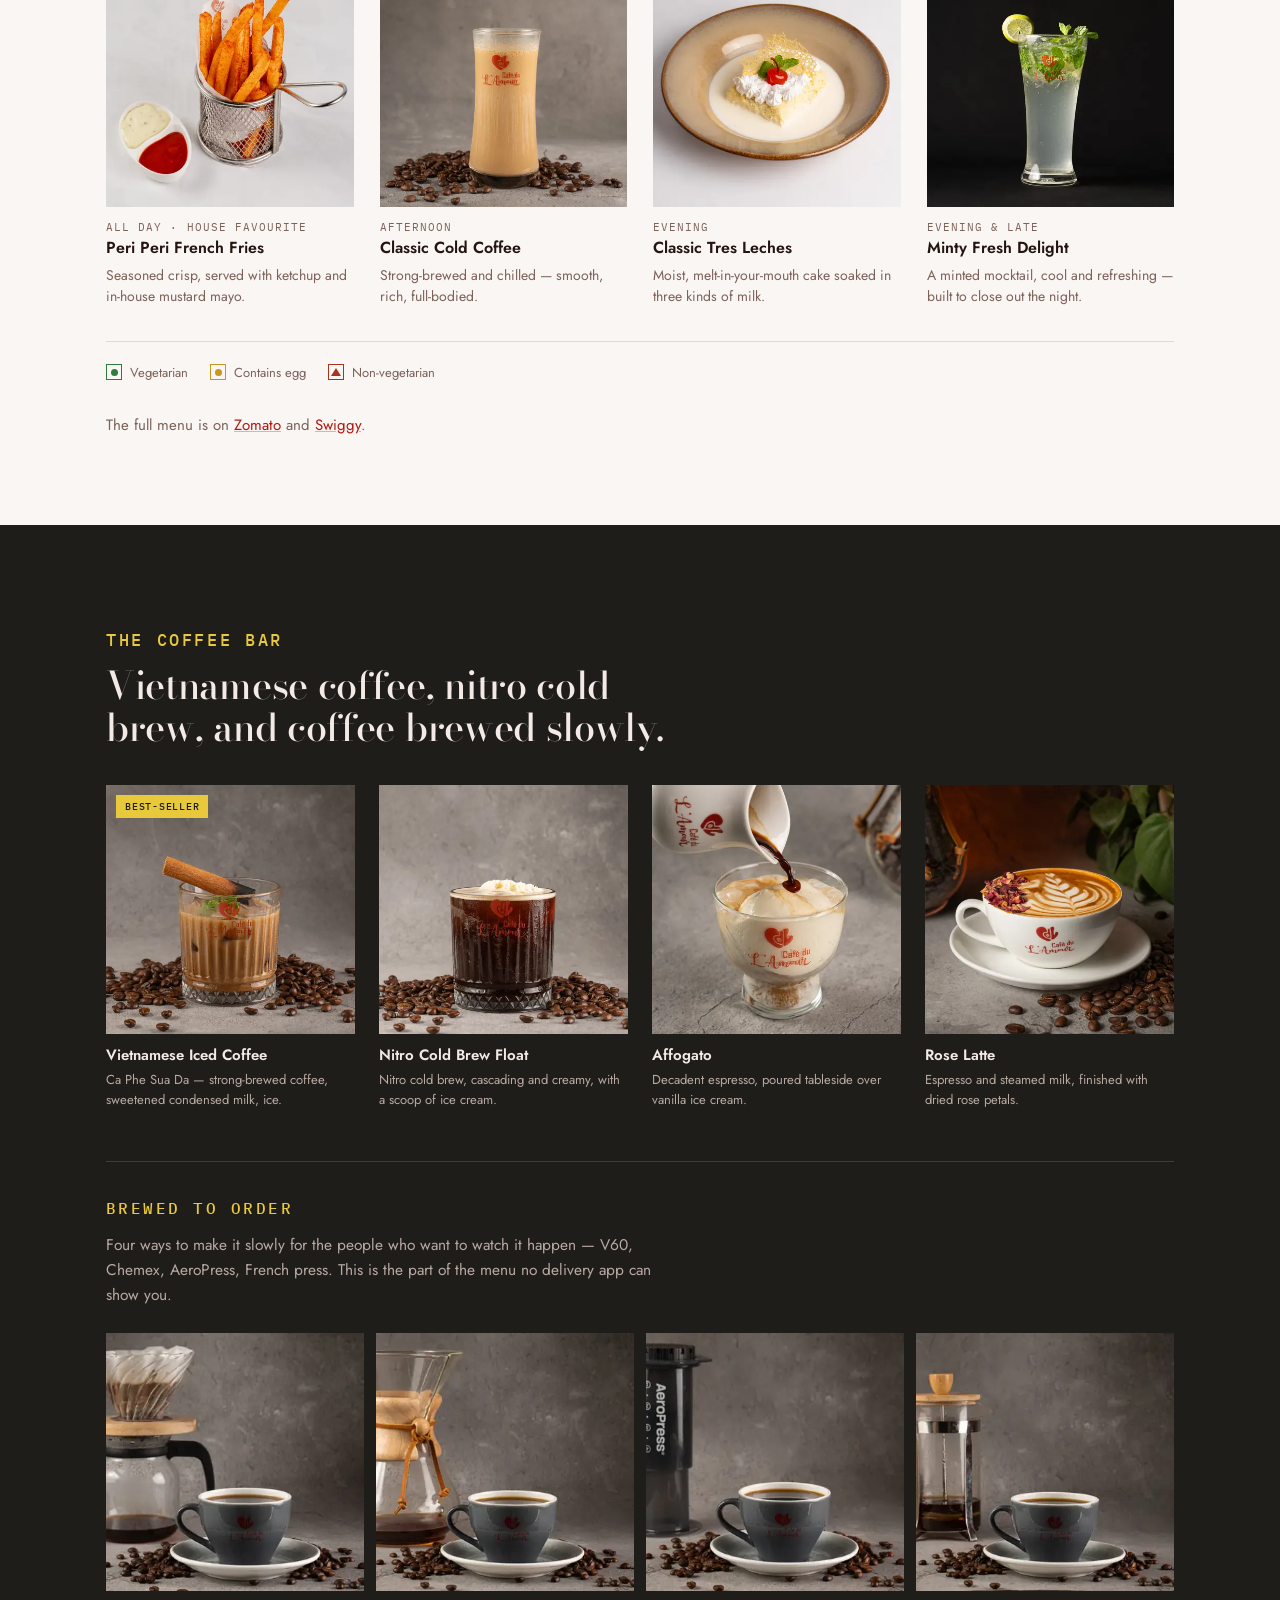
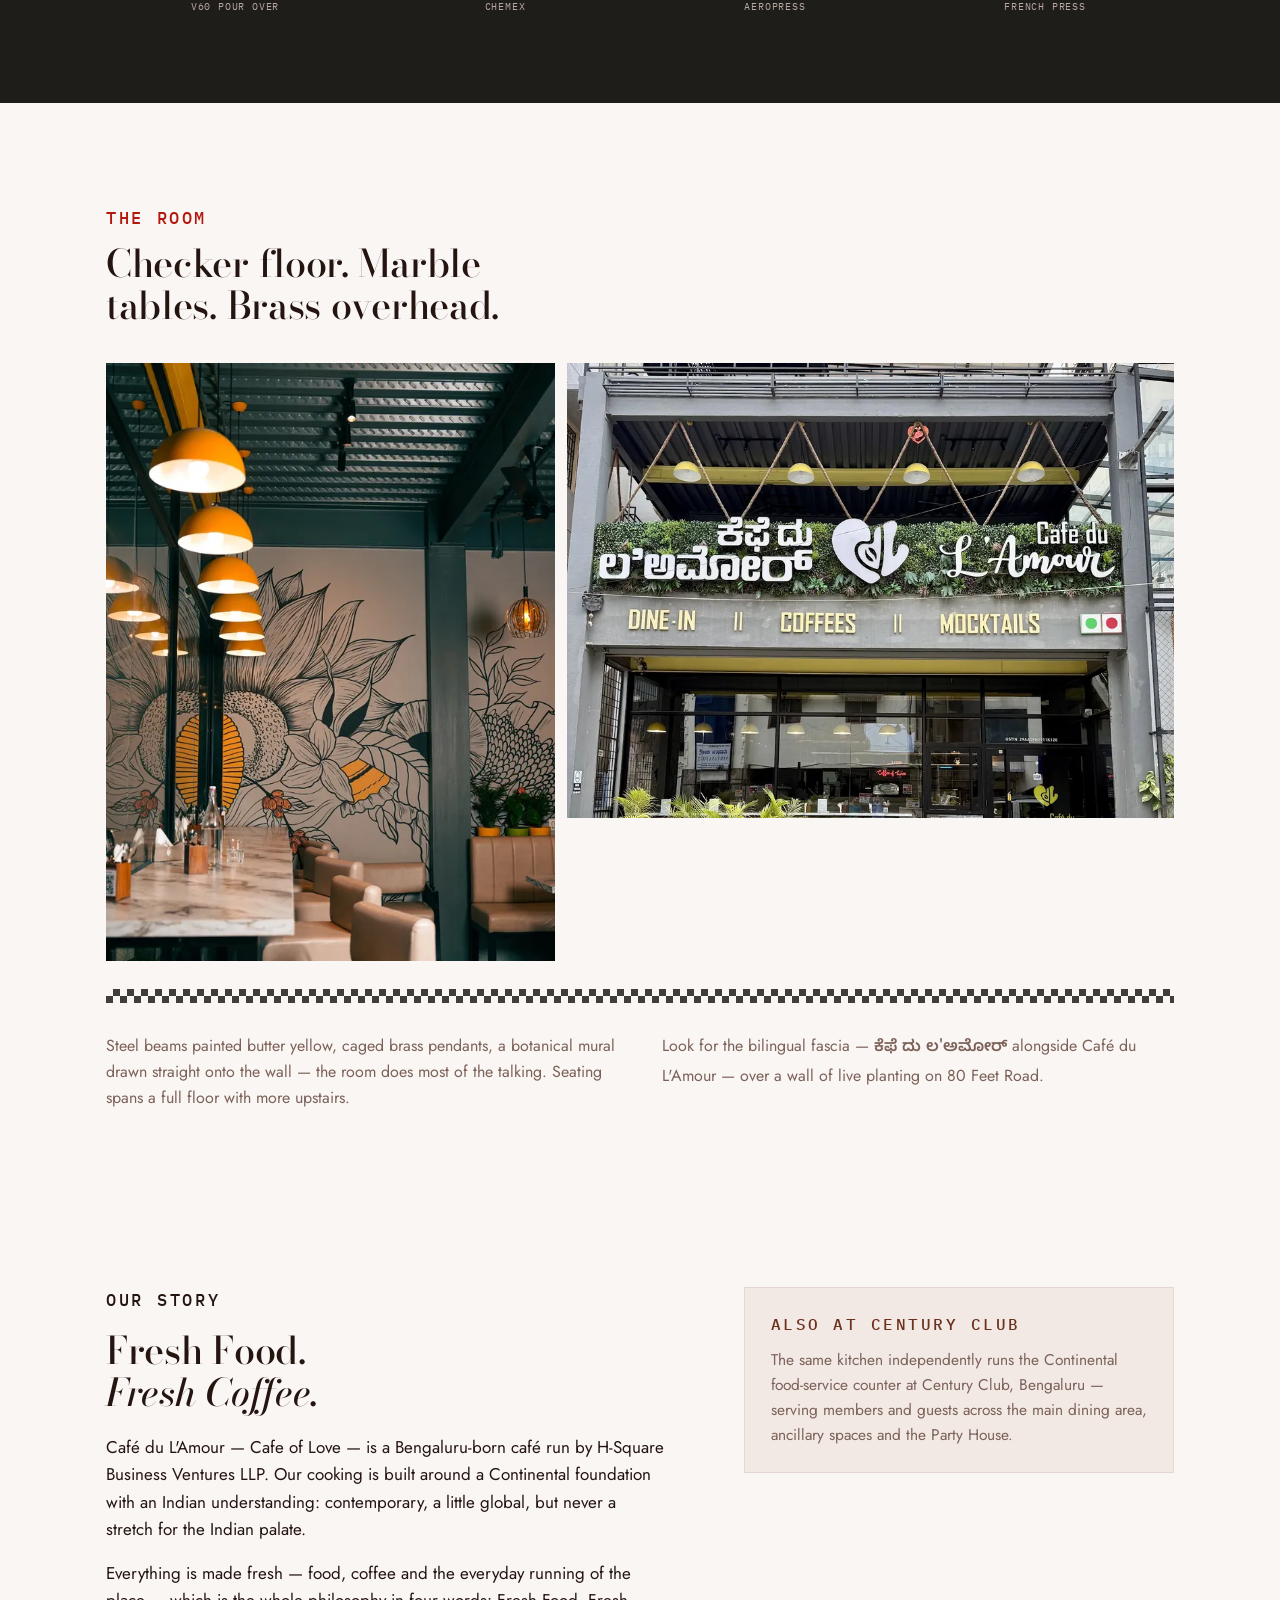
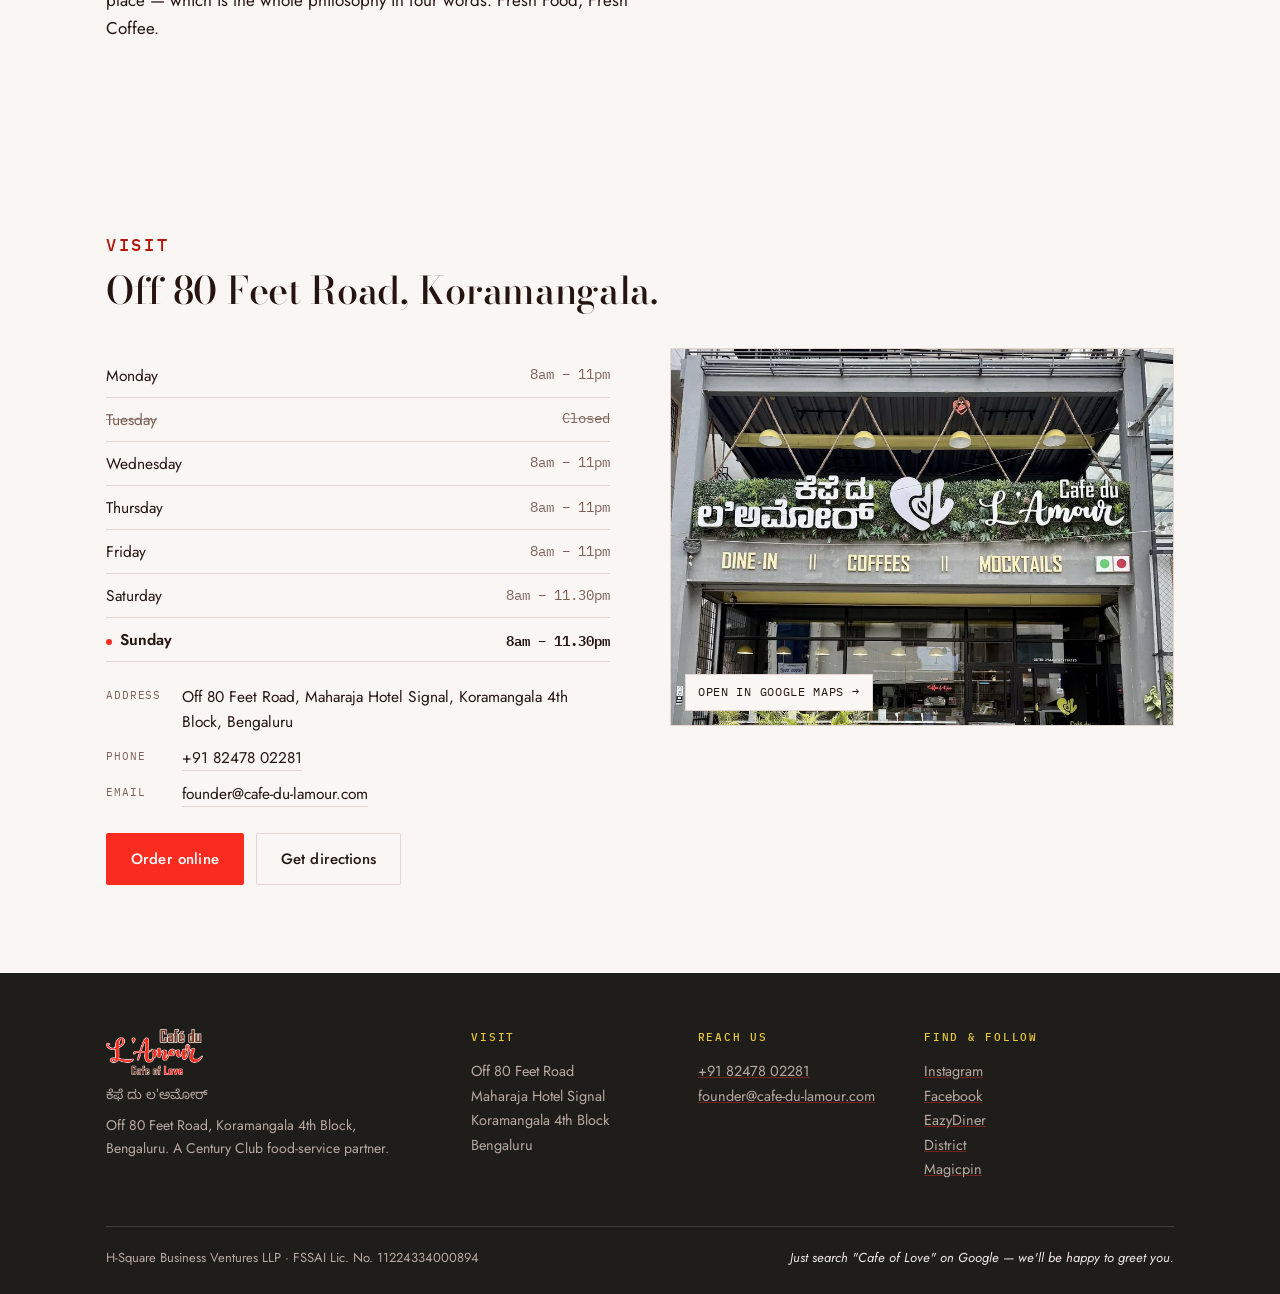
==== commit febb3c05: "Expand the coffee bar beyond cold brew: Vietnamese coffee, affogato, rose latte Was a single Nitro C" ====
--- a/index.html
+++ b/index.html
@@ -284,36 +284,81 @@
     <div class="wrap">
       <div class="shead">
         <p class="lab">The coffee bar</p>
-        <h2>Nitro cold brew, and coffee brewed slowly.</h2>
-      </div>
-
-      <div class="coffeebar-grid">
-        <div class="photo">
-          <picture>
-            <source type="image/webp" srcset="img/coffee-nitro-600.webp 600w, img/coffee-nitro-900.webp 900w" sizes="(min-width:860px) 50vw, 100vw">
-            <img src="img/coffee-nitro-600.jpg" srcset="img/coffee-nitro-600.jpg 600w, img/coffee-nitro-900.jpg 900w" sizes="(min-width:860px) 50vw, 100vw" alt="Nitro Cold Brew Float, coffee beans scattered around the glass" loading="lazy" width="900" height="675">
-          </picture>
-        </div>
-        <div>
-          <p>Nitro cold brew on tap, and four ways to make it slowly for the people who want to watch it happen — V60, Chemex, AeroPress, French press. This is the part of the menu no delivery app can show you.</p>
-          <div class="brew-methods">
-            <figure>
-              <div class="frame"><img src="img/brew-v60-360.jpg" srcset="img/brew-v60-220.webp 220w, img/brew-v60-360.webp 360w" alt="V60 pour-over brewing" loading="lazy" width="360" height="360"></div>
-              <figcaption>V60 Pour Over</figcaption>
-            </figure>
-            <figure>
-              <div class="frame"><img src="img/brew-chemex-360.jpg" srcset="img/brew-chemex-220.webp 220w, img/brew-chemex-360.webp 360w" alt="Chemex brewing" loading="lazy" width="360" height="360"></div>
-              <figcaption>Chemex</figcaption>
-            </figure>
-            <figure>
-              <div class="frame"><img src="img/brew-aeropress-360.jpg" srcset="img/brew-aeropress-220.webp 220w, img/brew-aeropress-360.webp 360w" alt="AeroPress brewing" loading="lazy" width="360" height="360"></div>
-              <figcaption>AeroPress</figcaption>
-            </figure>
-            <figure>
-              <div class="frame"><img src="img/brew-frenchpress-360.jpg" srcset="img/brew-frenchpress-220.webp 220w, img/brew-frenchpress-360.webp 360w" alt="French press brewing" loading="lazy" width="360" height="360"></div>
-              <figcaption>French Press</figcaption>
-            </figure>
-          </div>
+        <h2>Vietnamese coffee, nitro cold brew, and coffee brewed slowly.</h2>
+      </div>
+
+      <div class="coffee-pours">
+        <article class="pour">
+          <div class="frame">
+            <picture>
+              <source type="image/webp" srcset="img/cb-vietnamese-480.webp 480w, img/cb-vietnamese-800.webp 800w" sizes="(min-width:760px) 25vw, 50vw">
+              <img src="img/cb-vietnamese-480.jpg" srcset="img/cb-vietnamese-480.jpg 480w, img/cb-vietnamese-800.jpg 800w" sizes="(min-width:760px) 25vw, 50vw" alt="Vietnamese Iced Coffee, cinnamon-stick garnish, in a branded rocks glass" loading="lazy" width="480" height="480">
+            </picture>
+            <span class="ribbon">Best-seller</span>
+          </div>
+          <div class="meta">
+            <b>Vietnamese Iced Coffee</b>
+            <span class="desc">Ca Phe Sua Da — strong-brewed coffee, sweetened condensed milk, ice.</span>
+          </div>
+        </article>
+        <article class="pour">
+          <div class="frame">
+            <picture>
+              <source type="image/webp" srcset="img/cb-nitro-480.webp 480w, img/cb-nitro-800.webp 800w" sizes="(min-width:760px) 25vw, 50vw">
+              <img src="img/cb-nitro-480.jpg" srcset="img/cb-nitro-480.jpg 480w, img/cb-nitro-800.jpg 800w" sizes="(min-width:760px) 25vw, 50vw" alt="Nitro Cold Brew Float, coffee beans scattered around the glass" loading="lazy" width="480" height="480">
+            </picture>
+          </div>
+          <div class="meta">
+            <b>Nitro Cold Brew Float</b>
+            <span class="desc">Nitro cold brew, cascading and creamy, with a scoop of ice cream.</span>
+          </div>
+        </article>
+        <article class="pour">
+          <div class="frame">
+            <picture>
+              <source type="image/webp" srcset="img/cb-affogato-480.webp 480w, img/cb-affogato-800.webp 800w" sizes="(min-width:760px) 25vw, 50vw">
+              <img src="img/cb-affogato-480.jpg" srcset="img/cb-affogato-480.jpg 480w, img/cb-affogato-800.jpg 800w" sizes="(min-width:760px) 25vw, 50vw" alt="Affogato — espresso poured over vanilla ice cream" loading="lazy" width="480" height="480">
+            </picture>
+          </div>
+          <div class="meta">
+            <b>Affogato</b>
+            <span class="desc">Decadent espresso, poured tableside over vanilla ice cream.</span>
+          </div>
+        </article>
+        <article class="pour">
+          <div class="frame">
+            <picture>
+              <source type="image/webp" srcset="img/cb-roselatte-480.webp 480w, img/cb-roselatte-800.webp 800w" sizes="(min-width:760px) 25vw, 50vw">
+              <img src="img/cb-roselatte-480.jpg" srcset="img/cb-roselatte-480.jpg 480w, img/cb-roselatte-800.jpg 800w" sizes="(min-width:760px) 25vw, 50vw" alt="Rose Latte with rosetta art and dried rose petals" loading="lazy" width="480" height="480">
+            </picture>
+          </div>
+          <div class="meta">
+            <b>Rose Latte</b>
+            <span class="desc">Espresso and steamed milk, finished with dried rose petals.</span>
+          </div>
+        </article>
+      </div>
+
+      <div class="brew-note">
+        <p class="lab">Brewed to order</p>
+        <p>Four ways to make it slowly for the people who want to watch it happen — V60, Chemex, AeroPress, French press. This is the part of the menu no delivery app can show you.</p>
+        <div class="brew-methods">
+          <figure>
+            <div class="frame"><img src="img/brew-v60-360.jpg" srcset="img/brew-v60-220.webp 220w, img/brew-v60-360.webp 360w" alt="V60 pour-over brewing" loading="lazy" width="360" height="360"></div>
+            <figcaption>V60 Pour Over</figcaption>
+          </figure>
+          <figure>
+            <div class="frame"><img src="img/brew-chemex-360.jpg" srcset="img/brew-chemex-220.webp 220w, img/brew-chemex-360.webp 360w" alt="Chemex brewing" loading="lazy" width="360" height="360"></div>
+            <figcaption>Chemex</figcaption>
+          </figure>
+          <figure>
+            <div class="frame"><img src="img/brew-aeropress-360.jpg" srcset="img/brew-aeropress-220.webp 220w, img/brew-aeropress-360.webp 360w" alt="AeroPress brewing" loading="lazy" width="360" height="360"></div>
+            <figcaption>AeroPress</figcaption>
+          </figure>
+          <figure>
+            <div class="frame"><img src="img/brew-frenchpress-360.jpg" srcset="img/brew-frenchpress-220.webp 220w, img/brew-frenchpress-360.webp 360w" alt="French press brewing" loading="lazy" width="360" height="360"></div>
+            <figcaption>French Press</figcaption>
+          </figure>
         </div>
       </div>
     </div>
--- a/css/style.css
+++ b/css/style.css
@@ -219,10 +219,23 @@
 .menu-note a{color:var(--rouge-ink)}
 
 /* ---------- coffee bar ---------- */
-.coffeebar-grid{display:grid;grid-template-columns:1fr;gap:34px}
-@media(min-width:860px){.coffeebar-grid{grid-template-columns:1.05fr 1fr;gap:52px;align-items:center}}
-.coffeebar-grid .photo{aspect-ratio:4/3;overflow:hidden}
-.coffeebar-grid .photo img{width:100%;height:100%;object-fit:cover}
+.coffee-pours{display:grid;grid-template-columns:repeat(2,1fr);gap:24px 20px;margin-top:8px}
+@media(min-width:760px){.coffee-pours{grid-template-columns:repeat(4,1fr);gap:28px 24px}}
+.pour .frame{position:relative;aspect-ratio:1;overflow:hidden;background:var(--charbon-2)}
+.pour .frame img{width:100%;height:100%;object-fit:cover;transition:transform .5s ease}
+.pour:hover .frame img{transform:scale(1.045)}
+.pour .ribbon{
+  position:absolute;top:10px;left:10px;
+  font-family:"IBM Plex Mono",monospace;font-size:9.5px;letter-spacing:.08em;text-transform:uppercase;
+  background:var(--beurre);color:var(--charbon);padding:4px 9px;font-weight:500;
+}
+.pour .meta{padding-top:12px}
+.pour .meta b{display:block;font-size:15px;font-weight:600;color:var(--on-dark);line-height:1.3}
+.pour .meta .desc{display:block;font-size:13px;color:var(--on-dark-muted);margin-top:5px;line-height:1.5}
+
+.brew-note{margin-top:52px;padding-top:34px;border-top:1px solid color-mix(in srgb, var(--on-dark) 15%, transparent)}
+.brew-note .lab{color:var(--beurre);margin-bottom:10px}
+.brew-note p{color:var(--on-dark-muted);max-width:62ch;font-size:15.5px}
 .brew-methods{display:grid;grid-template-columns:repeat(4,1fr);gap:12px;margin-top:26px}
 @media(max-width:520px){.brew-methods{grid-template-columns:repeat(2,1fr)}}
 .brew-methods figure{margin:0}
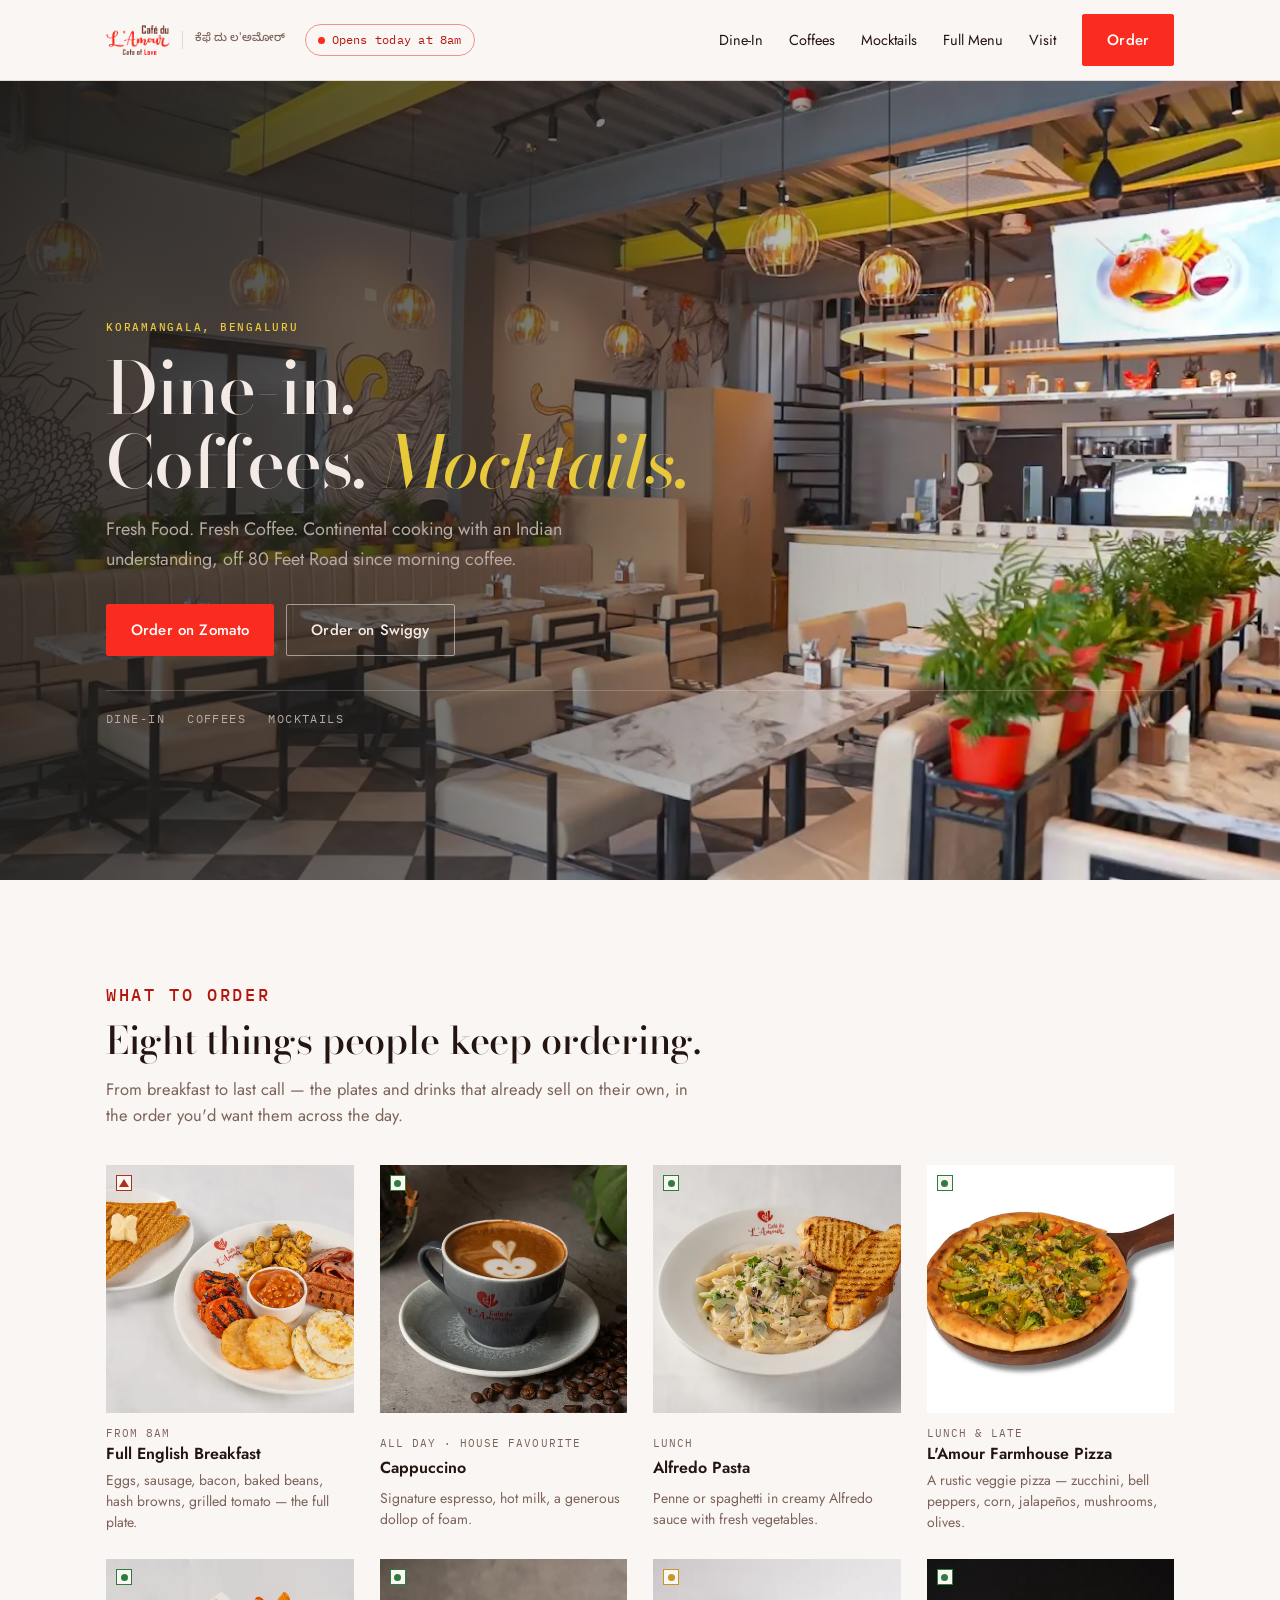
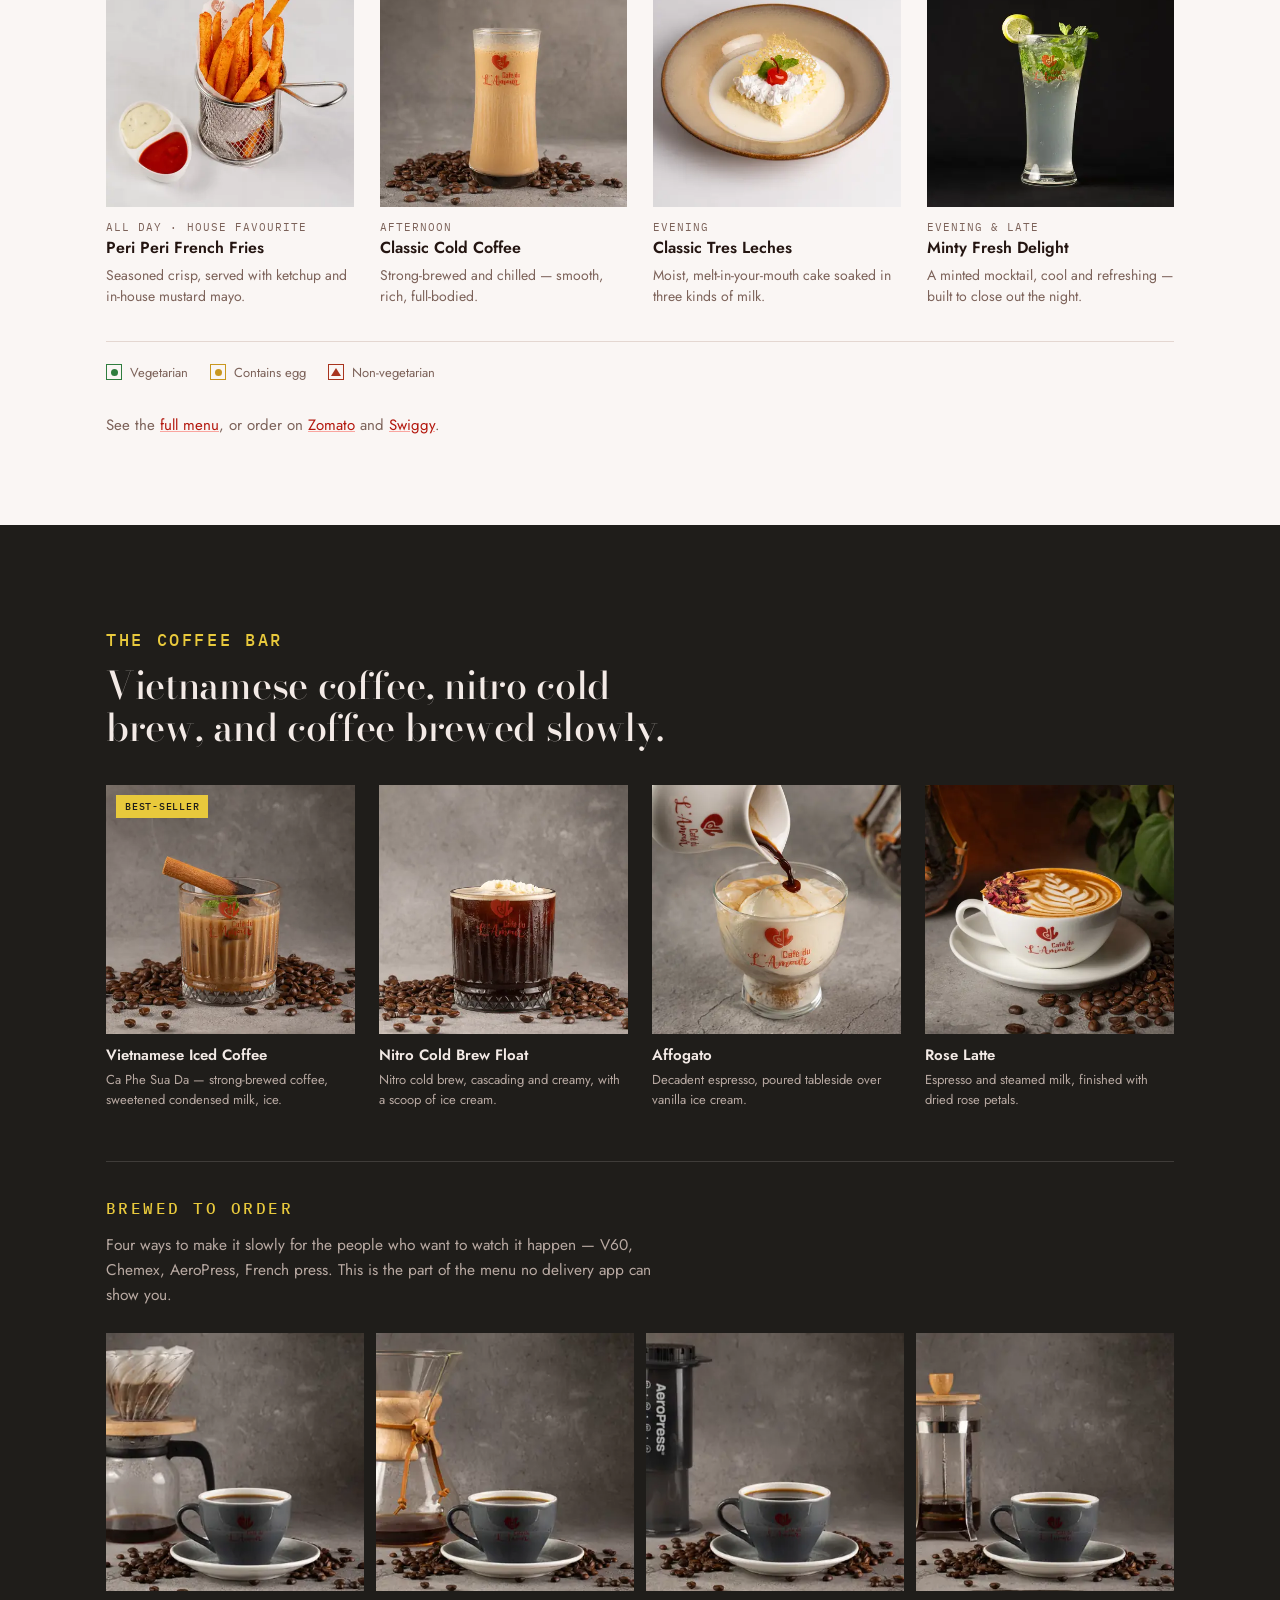
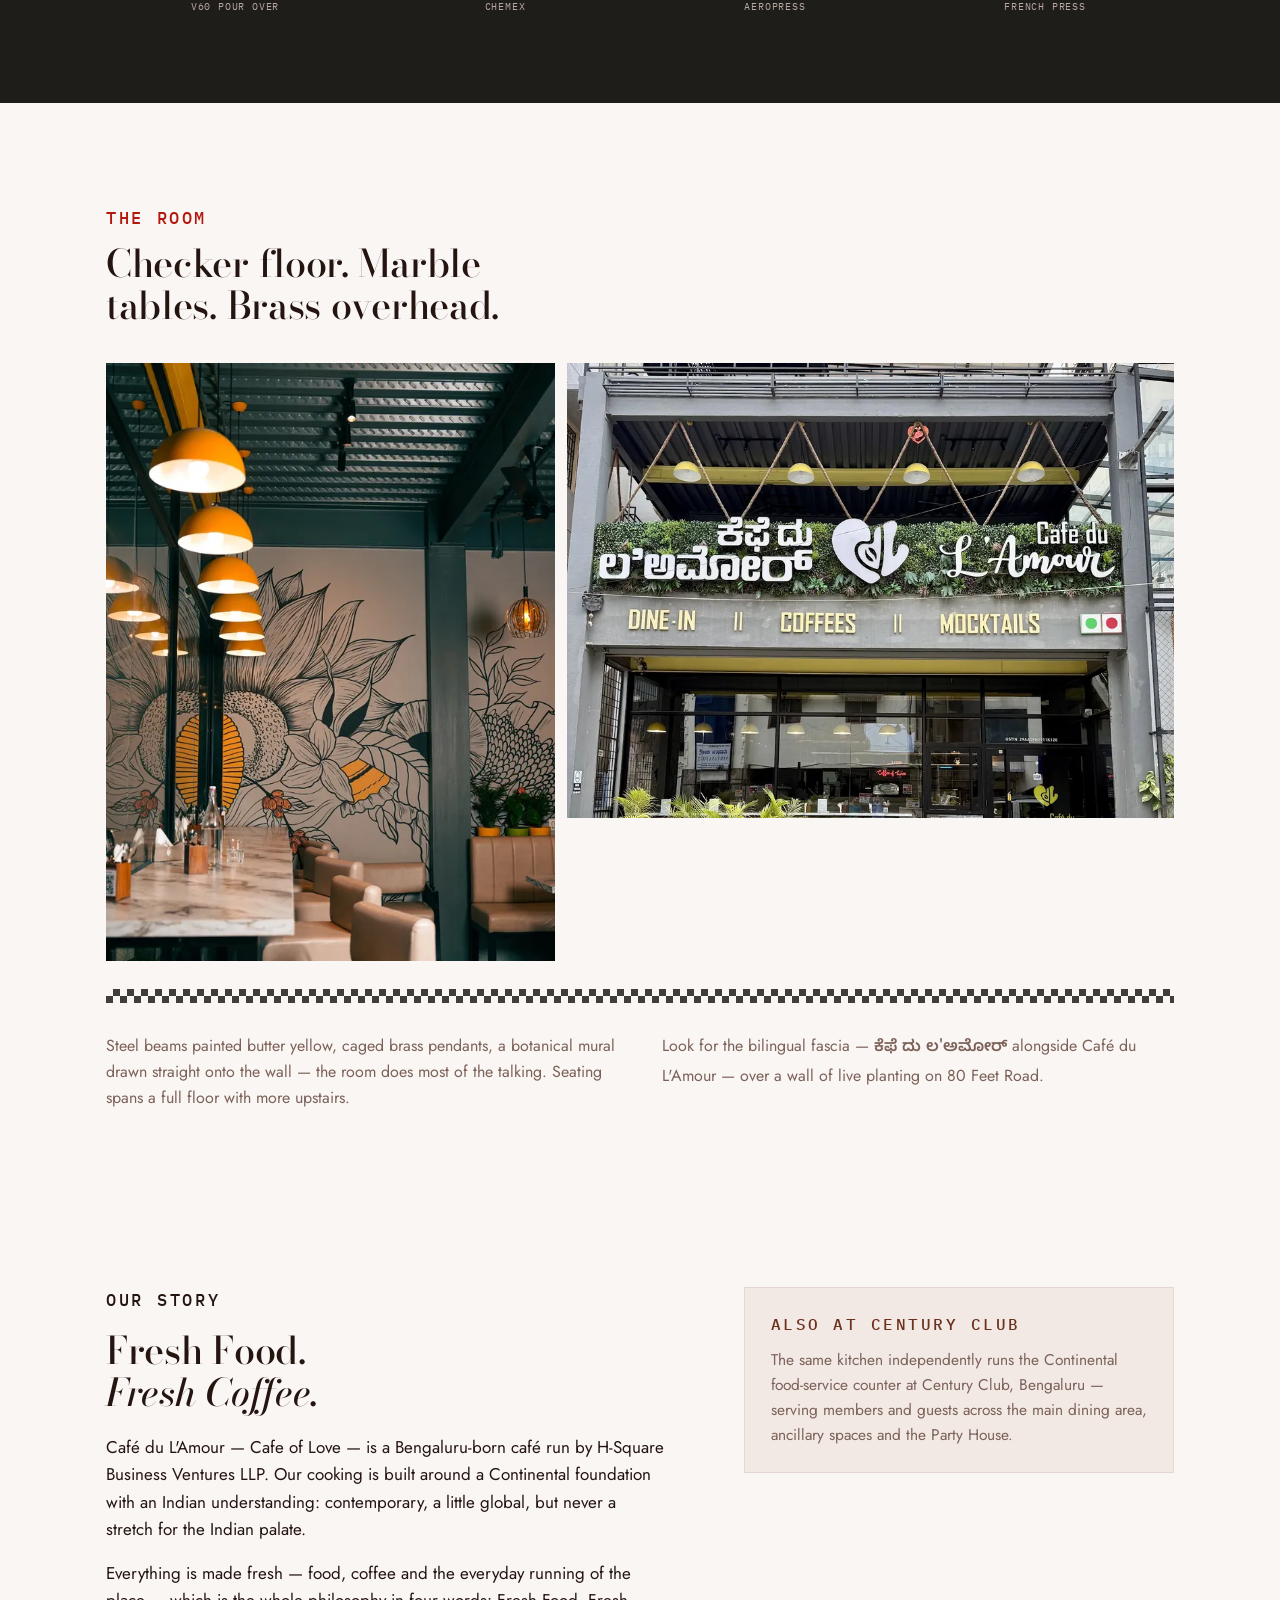
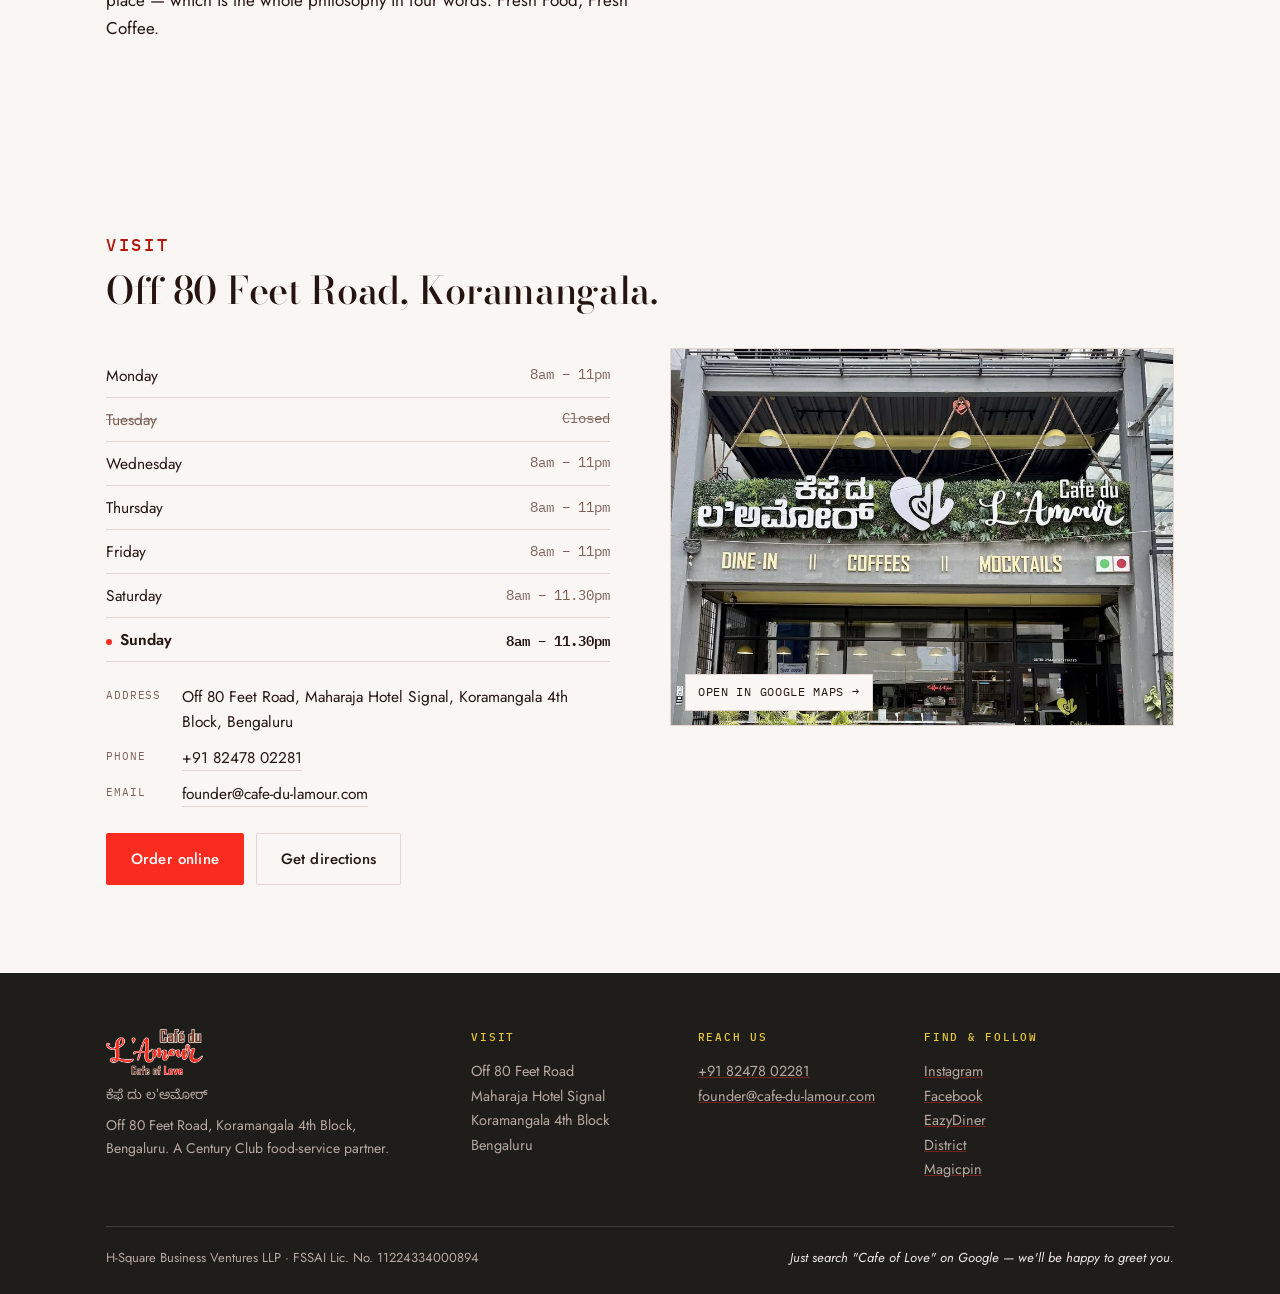
==== commit e74223d6: "Link the best-sellers closing line to the new Full Menu page 'The full menu is on Zomato and Swiggy'" ====
--- a/index.html
+++ b/index.html
@@ -275,7 +275,7 @@
         <span class="item"><span class="diet nonveg"></span> Non-vegetarian</span>
       </div>
 
-      <p class="menu-note">The full menu is on <a href="https://www.zomato.com/bangalore/cafe-du-lamour-1-koramangala-4th-block-bangalore/order" target="_blank" rel="noopener">Zomato</a> and <a href="https://www.swiggy.com/city/bangalore/cafe-du-lamour-koramangala-rest927690" target="_blank" rel="noopener">Swiggy</a>.</p>
+      <p class="menu-note">See the <a href="menu.html">full menu</a>, or order on <a href="https://www.zomato.com/bangalore/cafe-du-lamour-1-koramangala-4th-block-bangalore/order" target="_blank" rel="noopener">Zomato</a> and <a href="https://www.swiggy.com/city/bangalore/cafe-du-lamour-koramangala-rest927690" target="_blank" rel="noopener">Swiggy</a>.</p>
     </div>
   </section>
 
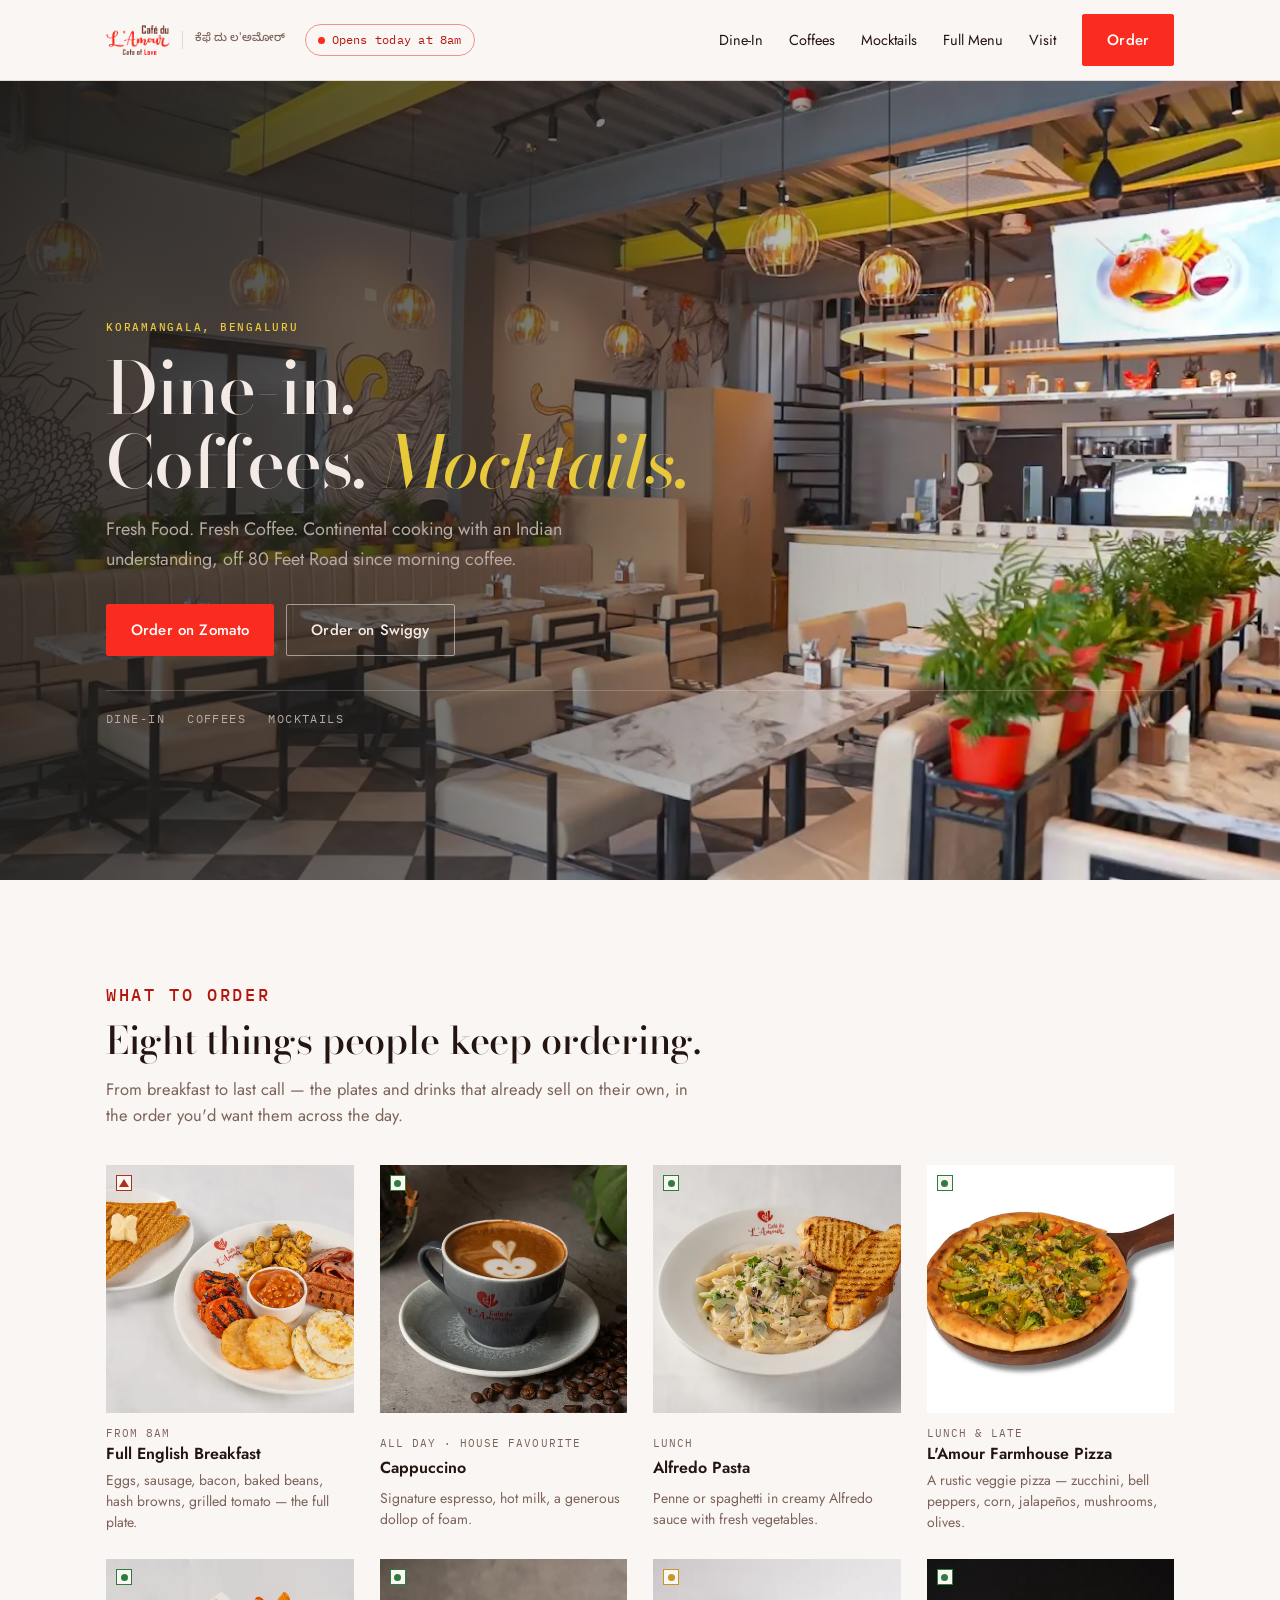
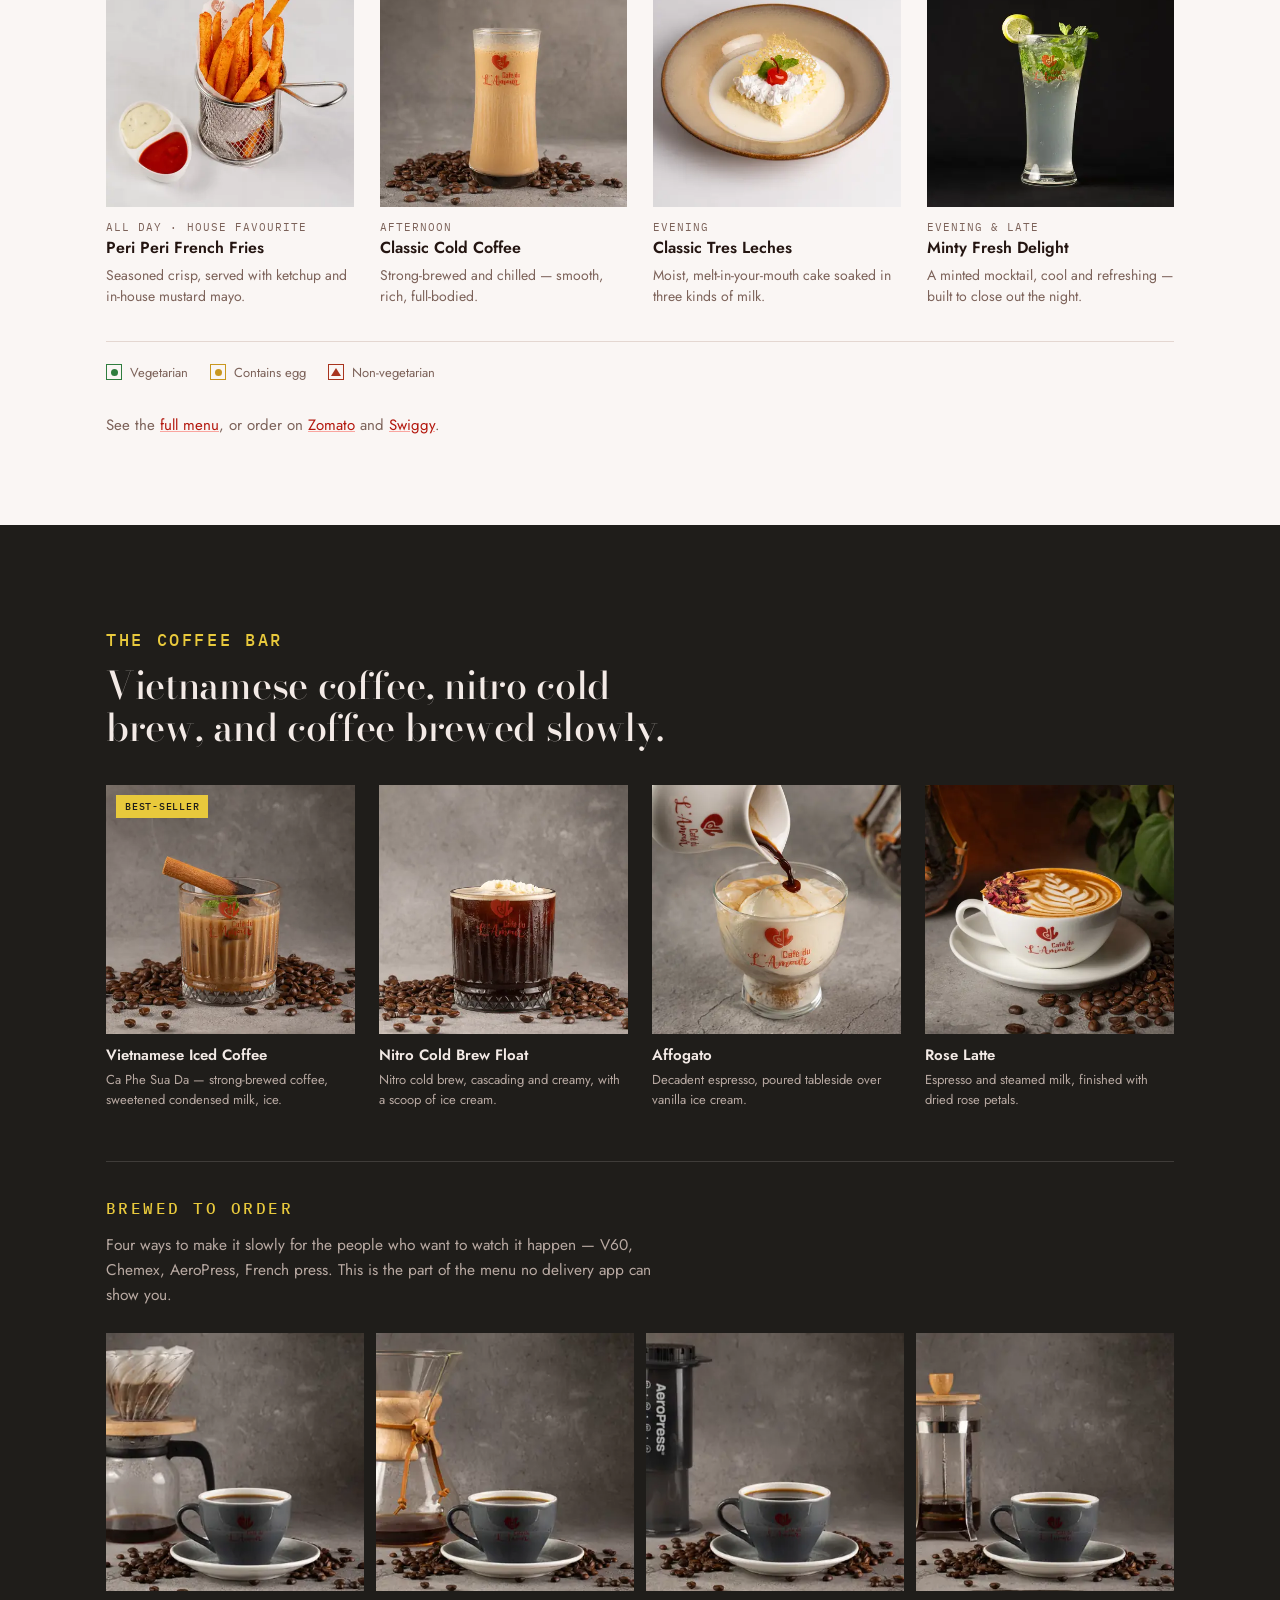
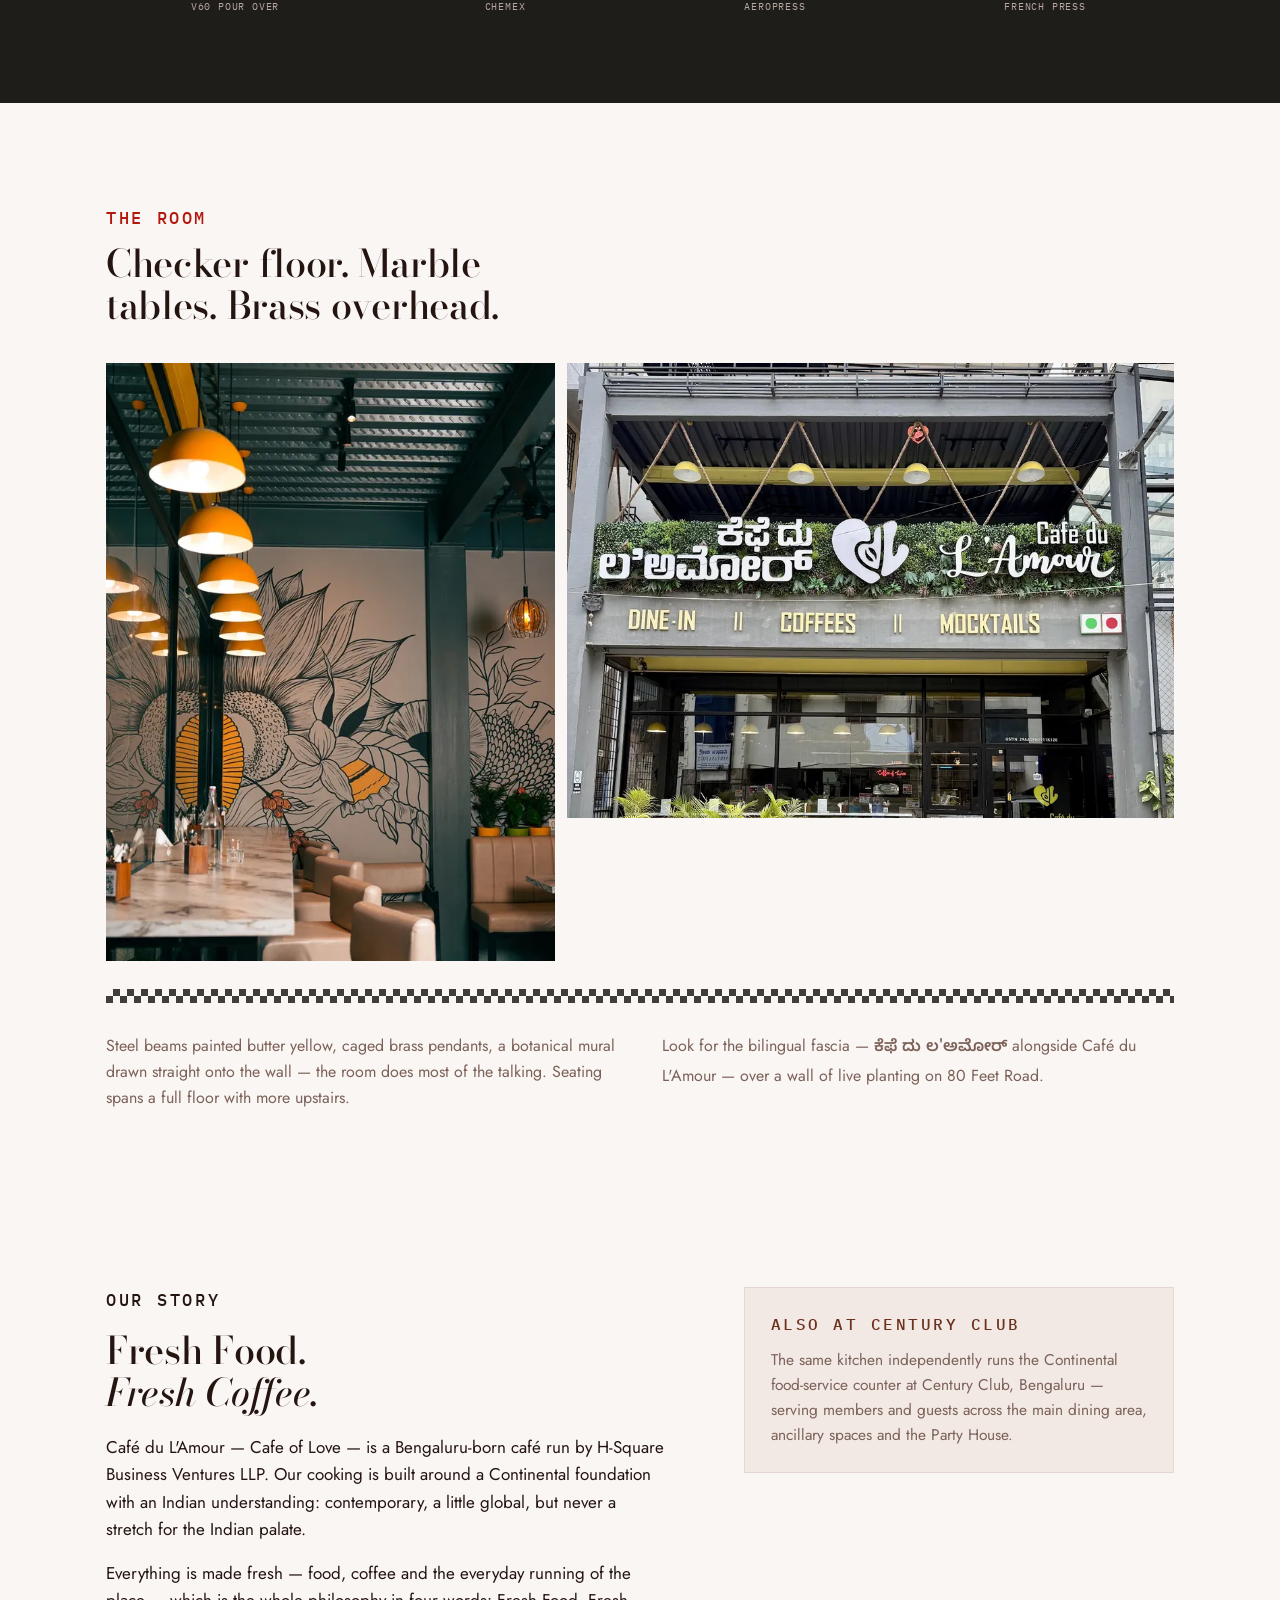
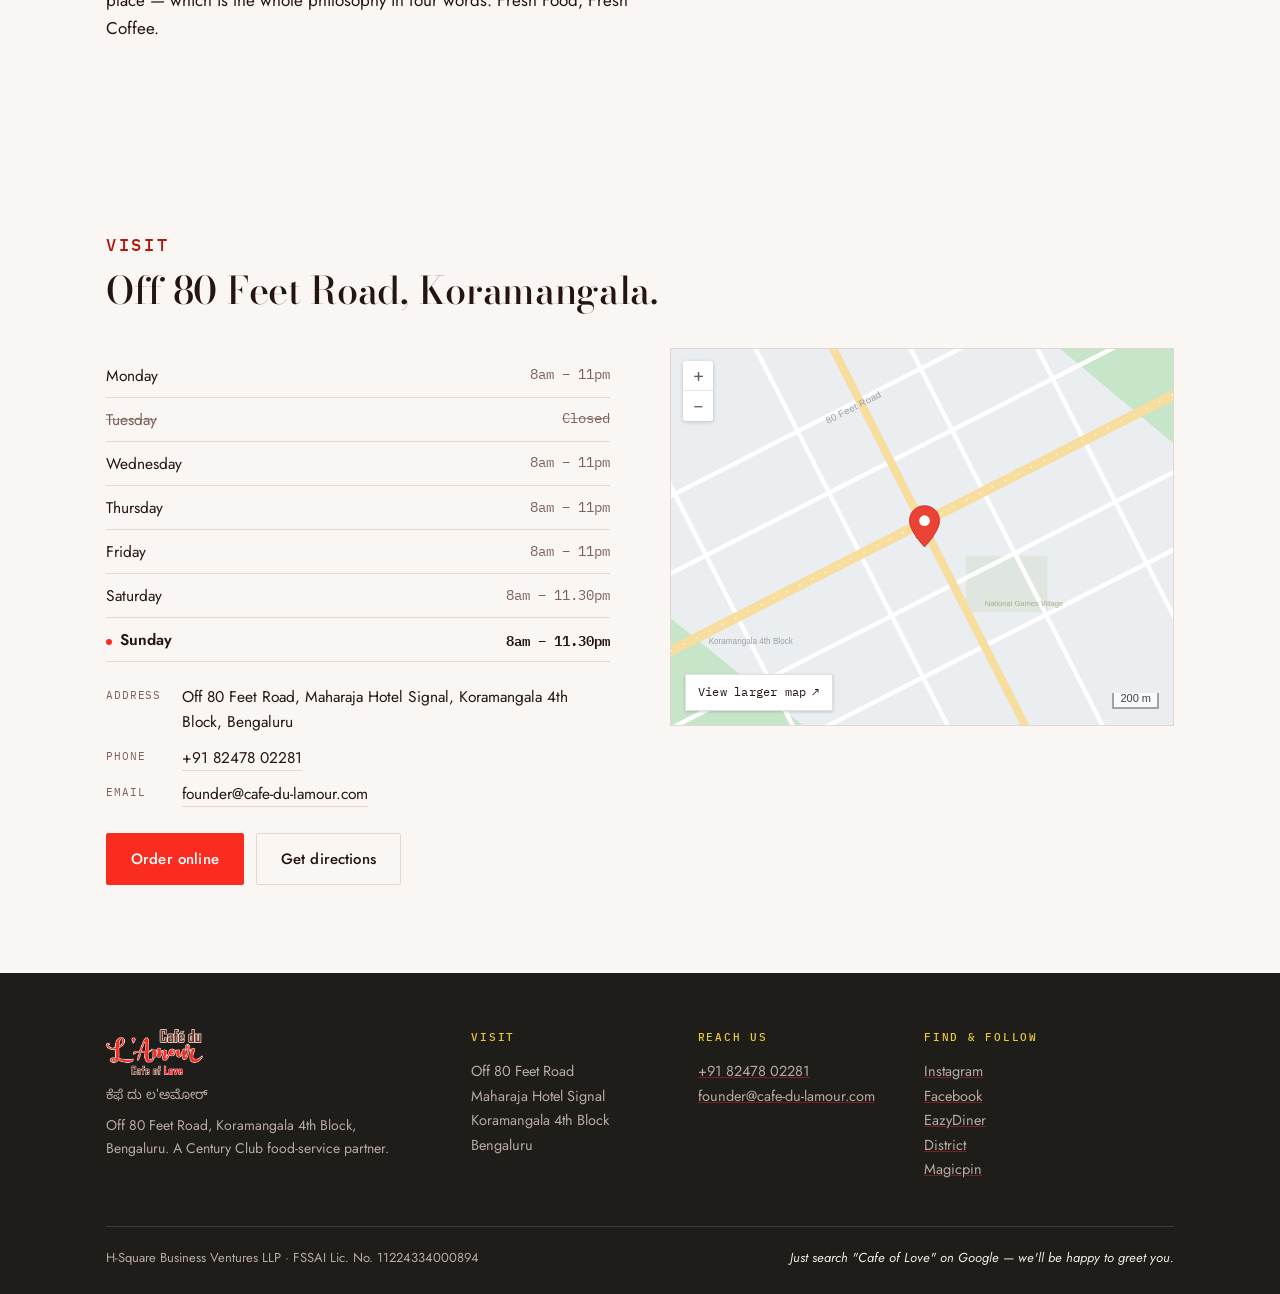
==== commit 5ab39bb5: "SEO + Visit-block map: schema, non-blocking fonts, faux Google map - index.html: expand LocalBusines" ====
--- a/index.html
+++ b/index.html
@@ -20,31 +20,62 @@
 
 <link rel="preconnect" href="https://fonts.googleapis.com">
 <link rel="preconnect" href="https://fonts.gstatic.com" crossorigin>
-<link rel="stylesheet" href="https://fonts.googleapis.com/css2?family=Bodoni+Moda:ital,opsz,wght@0,6..96,400;0,6..96,500;0,6..96,700;1,6..96,400&family=IBM+Plex+Mono:wght@400;500&family=Jost:ital,wght@0,300;0,400;0,500;0,600;1,400&family=Noto+Sans+Kannada:wght@500;600&display=swap">
+<link rel="stylesheet" href="https://fonts.googleapis.com/css2?family=Bodoni+Moda:ital,opsz,wght@0,6..96,400;0,6..96,500;0,6..96,700;1,6..96,400&family=IBM+Plex+Mono:wght@400;500&family=Jost:ital,wght@0,300;0,400;0,500;0,600;1,400&family=Noto+Sans+Kannada:wght@500;600&display=swap" media="print" onload="this.media='all'">
+<noscript><link rel="stylesheet" href="https://fonts.googleapis.com/css2?family=Bodoni+Moda:ital,opsz,wght@0,6..96,400;0,6..96,500;0,6..96,700;1,6..96,400&family=IBM+Plex+Mono:wght@400;500&family=Jost:ital,wght@0,300;0,400;0,500;0,600;1,400&family=Noto+Sans+Kannada:wght@500;600&display=swap"></noscript>
 <link rel="stylesheet" href="css/style.css">
 
 <script type="application/ld+json">
 {
   "@context": "https://schema.org",
   "@type": "CafeOrCoffeeShop",
+  "@id": "https://cafe-du-lamour.com/#cafe",
   "name": "Café du L'Amour",
-  "alternateName": "Cafe du L'Amour Koramangala",
-  "image": "https://cafe-du-lamour.com/img/hero-interior-1800.jpg",
+  "alternateName": ["Cafe du L'Amour Koramangala", "Cafe of Love"],
+  "description": "Café of Love — a dine-in café off 80 Feet Road, Koramangala 4th Block, Bengaluru. Continental cooking with an Indian understanding, a full coffee bar with pour-overs, and mocktails. Open from 8am, closed Tuesdays.",
+  "image": [
+    "https://cafe-du-lamour.com/img/hero-interior-1800.jpg",
+    "https://cafe-du-lamour.com/img/room-exterior-1400.jpg"
+  ],
+  "logo": "https://cafe-du-lamour.com/img/og-logo.jpg",
   "url": "https://cafe-du-lamour.com/",
   "telephone": "+91-8247802281",
   "email": "founder@cafe-du-lamour.com",
-  "servesCuisine": ["Continental", "Café", "Indian Fusion"],
+  "servesCuisine": ["Continental", "Café", "Coffee", "Indian Fusion"],
   "priceRange": "₹₹",
+  "currenciesAccepted": "INR",
+  "paymentAccepted": ["Cash", "UPI", "Credit Card", "Debit Card"],
+  "smokingAllowed": false,
+  "acceptsReservations": true,
+  "hasMenu": "https://cafe-du-lamour.com/menu.html#menu",
   "address": {
     "@type": "PostalAddress",
     "streetAddress": "Off 80 Feet Road, Maharaja Hotel Signal, Koramangala 4th Block",
     "addressLocality": "Bengaluru",
     "addressRegion": "Karnataka",
+    "postalCode": "560034",
     "addressCountry": "IN"
   },
+  "hasMap": "https://www.google.com/maps/search/?api=1&query=Cafe+du+L%27Amour+Koramangala+4th+Block+Bengaluru",
+  "areaServed": [
+    { "@type": "Place", "name": "Koramangala, Bengaluru" },
+    { "@type": "Place", "name": "Ejipura, Bengaluru" },
+    { "@type": "Place", "name": "HSR Layout, Bengaluru" }
+  ],
   "openingHoursSpecification": [
     { "@type": "OpeningHoursSpecification", "dayOfWeek": ["Monday","Wednesday","Thursday","Friday"], "opens": "08:00", "closes": "23:00" },
     { "@type": "OpeningHoursSpecification", "dayOfWeek": ["Saturday","Sunday"], "opens": "08:00", "closes": "23:30" }
+  ],
+  "potentialAction": [
+    {
+      "@type": "OrderAction",
+      "target": { "@type": "EntryPoint", "urlTemplate": "https://www.zomato.com/bangalore/cafe-du-lamour-1-koramangala-4th-block-bangalore/order", "inLanguage": "en", "actionPlatform": ["http://schema.org/DesktopWebPlatform","http://schema.org/AndroidPlatform","http://schema.org/IOSPlatform"] },
+      "deliveryMethod": ["http://purl.org/goodrelations/v1#DeliveryModeOwnFleet"]
+    },
+    {
+      "@type": "OrderAction",
+      "target": { "@type": "EntryPoint", "urlTemplate": "https://www.swiggy.com/city/bangalore/cafe-du-lamour-koramangala-rest927690", "inLanguage": "en", "actionPlatform": ["http://schema.org/DesktopWebPlatform","http://schema.org/AndroidPlatform","http://schema.org/IOSPlatform"] },
+      "deliveryMethod": ["http://purl.org/goodrelations/v1#DeliveryModeOwnFleet"]
+    }
   ],
   "sameAs": [
     "https://www.instagram.com/cafe.du.lamour/",
@@ -447,12 +478,37 @@
           </div>
         </div>
 
-        <a class="map-link" href="https://www.google.com/maps/search/?api=1&query=Cafe+du+L%27Amour+Koramangala+4th+Block+Bengaluru" target="_blank" rel="noopener">
-          <picture>
-            <source type="image/webp" srcset="img/room-exterior-900.webp">
-            <img src="img/room-exterior-900.jpg" alt="Café du L'Amour frontage — tap to open Google Maps" loading="lazy" width="900" height="675">
-          </picture>
-          <span class="tag">Open in Google Maps →</span>
+        <a class="map-link gmap" href="https://www.google.com/maps/search/?api=1&query=Cafe+du+L%27Amour+Koramangala+4th+Block+Bengaluru" target="_blank" rel="noopener" aria-label="Open Café du L'Amour in Google Maps">
+          <svg class="gmap-canvas" viewBox="0 0 800 600" role="img" aria-hidden="true" preserveAspectRatio="xMidYMid slice">
+            <rect width="800" height="600" fill="#eaeef0"/>
+            <polygon points="0,430 210,600 0,600" fill="#c7e6c9"/>
+            <polygon points="620,0 800,0 800,150" fill="#c7e6c9"/>
+            <rect x="470" y="330" width="130" height="90" fill="#dfe6df"/>
+            <g transform="rotate(-27 400 300)" stroke="#fff" stroke-linecap="round">
+              <g stroke-width="7">
+                <line x1="-200" y1="60" x2="1000" y2="60"/>
+                <line x1="-200" y1="170" x2="1000" y2="170"/>
+                <line x1="-200" y1="390" x2="1000" y2="390"/>
+                <line x1="-200" y1="500" x2="1000" y2="500"/>
+                <line x1="80" y1="-200" x2="80" y2="800"/>
+                <line x1="300" y1="-200" x2="300" y2="800"/>
+                <line x1="520" y1="-200" x2="520" y2="800"/>
+                <line x1="700" y1="-200" x2="700" y2="800"/>
+              </g>
+              <line x1="-200" y1="280" x2="1000" y2="280" stroke="#f7dd9e" stroke-width="16"/>
+              <line x1="-200" y1="280" x2="1000" y2="280" stroke="#fff" stroke-width="2" stroke-dasharray="1 22"/>
+              <line x1="410" y1="-200" x2="410" y2="800" stroke="#f7dd9e" stroke-width="13"/>
+            </g>
+            <text x="250" y="120" transform="rotate(-27 250 120)" font-family="Arial,Helvetica,sans-serif" font-size="15" fill="#9aa0a6" letter-spacing="0.5">80 Feet Road</text>
+            <text x="60" y="470" font-family="Arial,Helvetica,sans-serif" font-size="13" fill="#9aa0a6">Koramangala 4th Block</text>
+            <text x="500" y="410" font-family="Arial,Helvetica,sans-serif" font-size="12" fill="#a8ad86">National Games Village</text>
+            <ellipse cx="404" cy="300" rx="15" ry="5" fill="rgba(0,0,0,0.18)"/>
+            <path d="M404 250c-13 0-24 10-24 24 0 17 24 42 24 42s24-25 24-42c0-14-11-24-24-24z" fill="#ea4335" stroke="#b31412" stroke-width="1"/>
+            <circle cx="404" cy="274" r="8.5" fill="#fff"/>
+          </svg>
+          <span class="gmap-zoom" aria-hidden="true"><span>+</span><span>&minus;</span></span>
+          <span class="gmap-scale" aria-hidden="true">200&nbsp;m</span>
+          <span class="tag">View larger map <span aria-hidden="true">&#8599;</span></span>
         </a>
       </div>
     </div>
--- a/css/style.css
+++ b/css/style.css
@@ -292,6 +292,26 @@
   font-family:"IBM Plex Mono",monospace;font-size:11.5px;letter-spacing:.06em;text-transform:uppercase;
   padding:8px 12px;border:1px solid var(--rule);
 }
+
+/* faux Google-map tile for the Visit block */
+.gmap .gmap-canvas{position:absolute;inset:0;width:100%;height:100%;display:block}
+.gmap .tag{background:#fff;border-color:#0000001f;box-shadow:0 1px 3px #0000002e;text-transform:none;letter-spacing:.02em;display:inline-flex;gap:6px;align-items:center}
+.gmap-zoom{
+  position:absolute;top:12px;left:12px;display:flex;flex-direction:column;
+  background:#fff;border-radius:3px;box-shadow:0 1px 4px #00000030;overflow:hidden;
+}
+.gmap-zoom span{
+  width:30px;height:30px;display:flex;align-items:center;justify-content:center;
+  font-family:"Jost",sans-serif;font-size:18px;color:#5f6368;
+}
+.gmap-zoom span:first-child{border-bottom:1px solid #e6e6e6}
+.gmap-scale{
+  position:absolute;right:14px;bottom:16px;padding-bottom:3px;
+  border:2px solid #00000059;border-top:0;
+  font-family:"Arial",sans-serif;font-size:11px;color:#3c4043;
+  background:#ffffffb8;line-height:1;padding:0 6px 3px;
+}
+.gmap:hover .gmap-canvas{filter:brightness(.97)}
 .visit-ctas{display:flex;gap:12px;flex-wrap:wrap;margin-top:26px}
 
 /* ================= FOOTER ================= */
